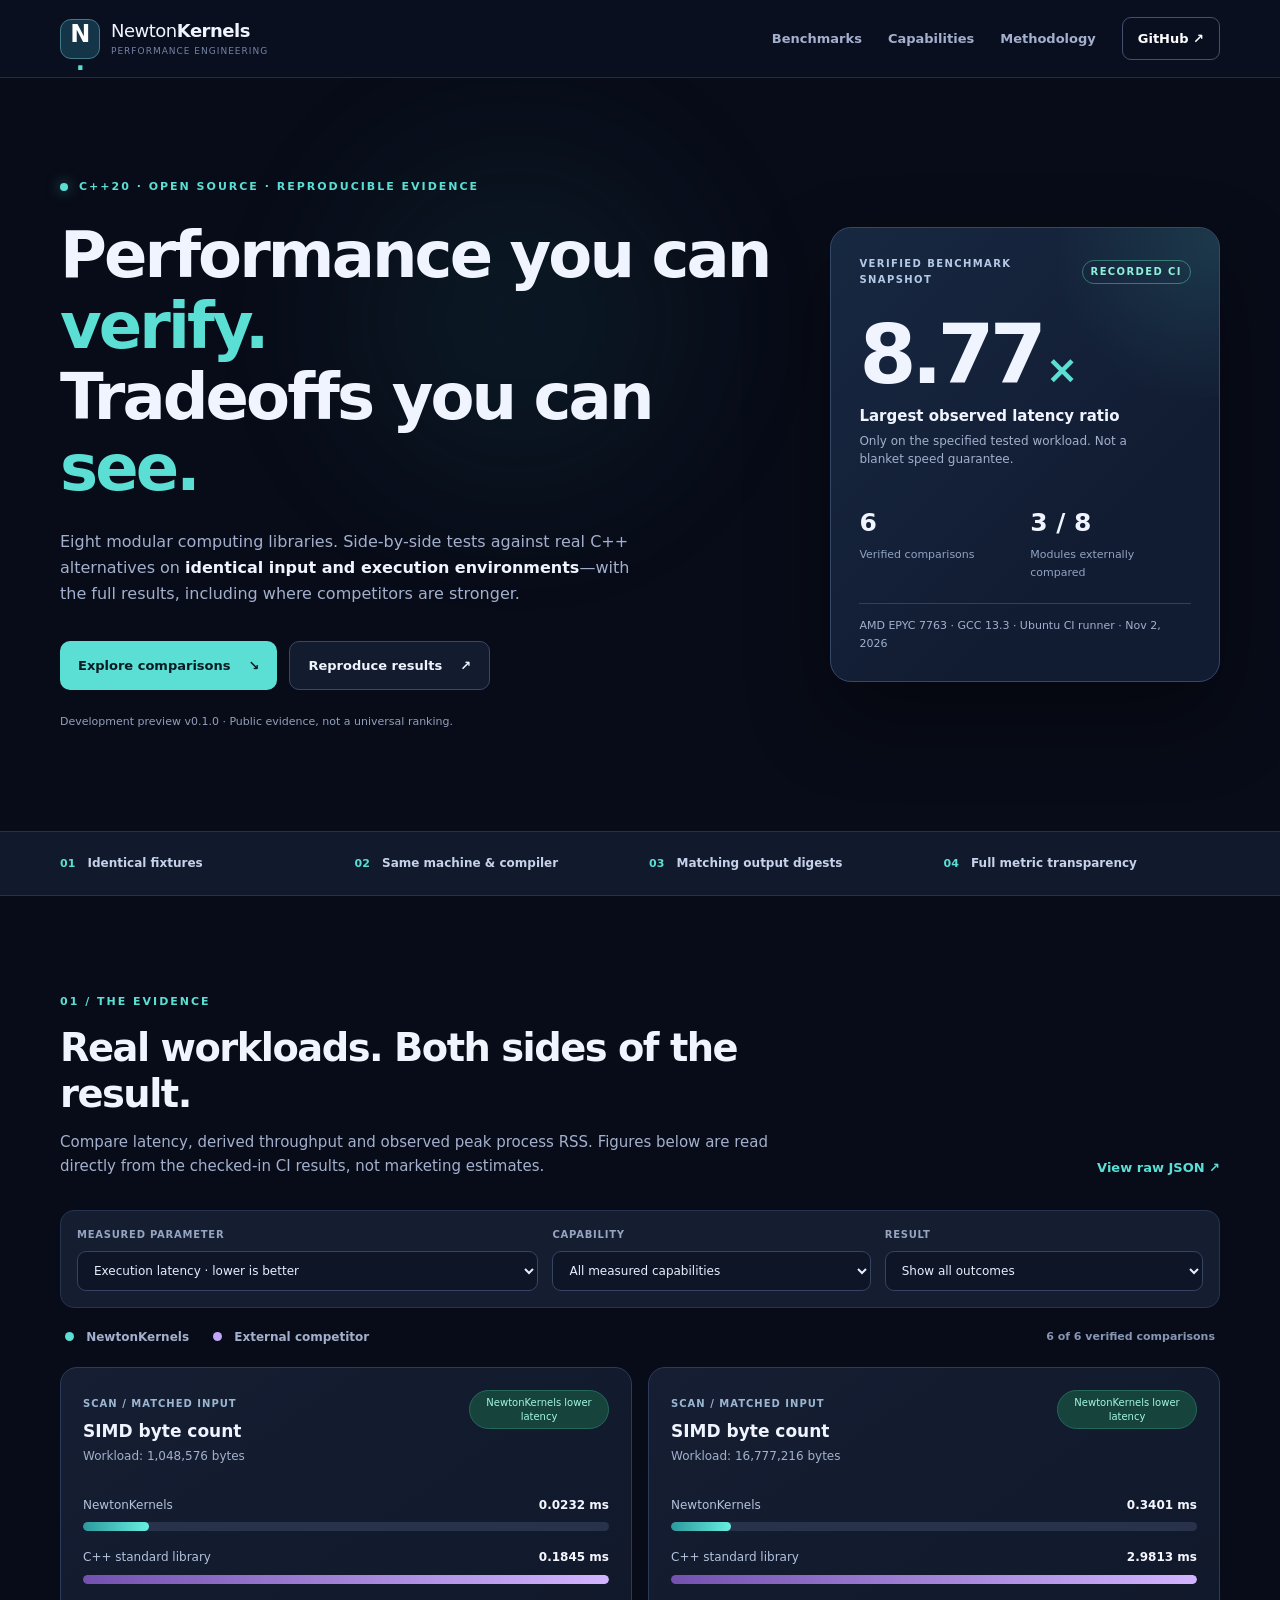
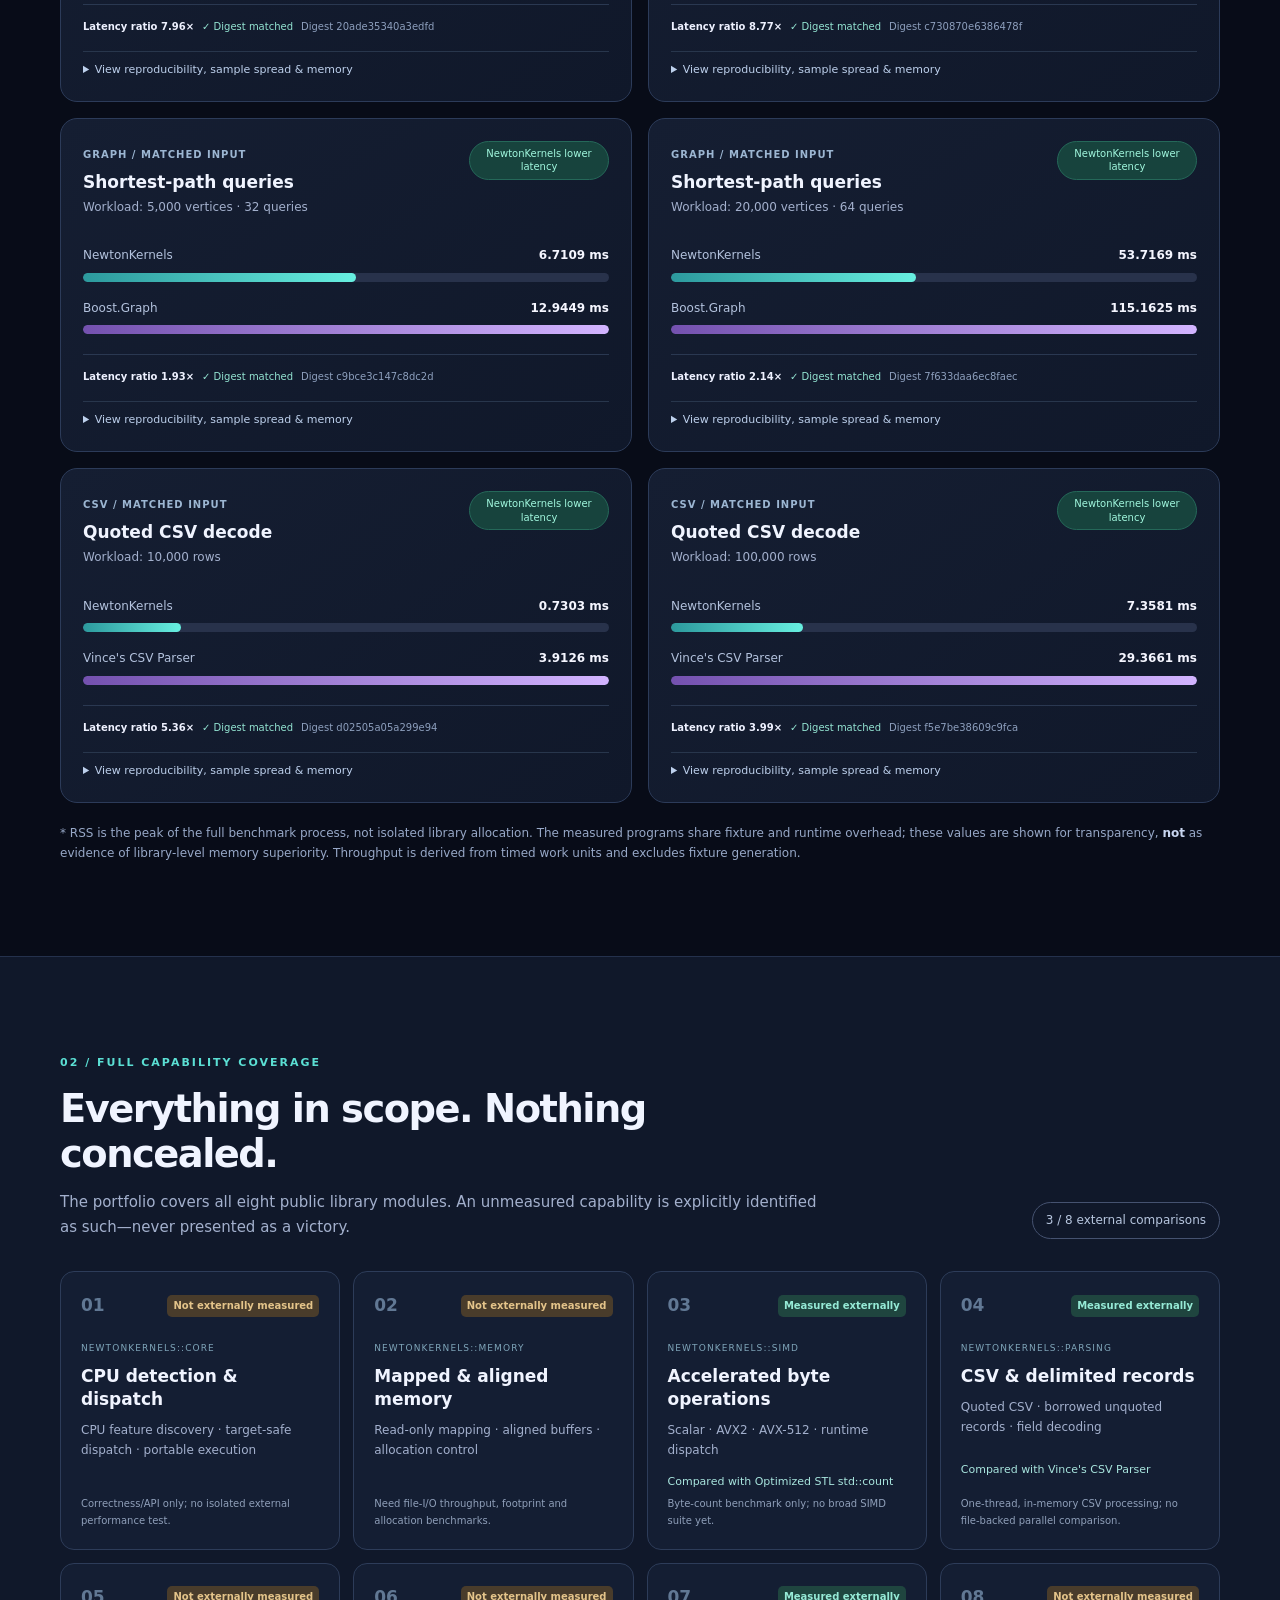
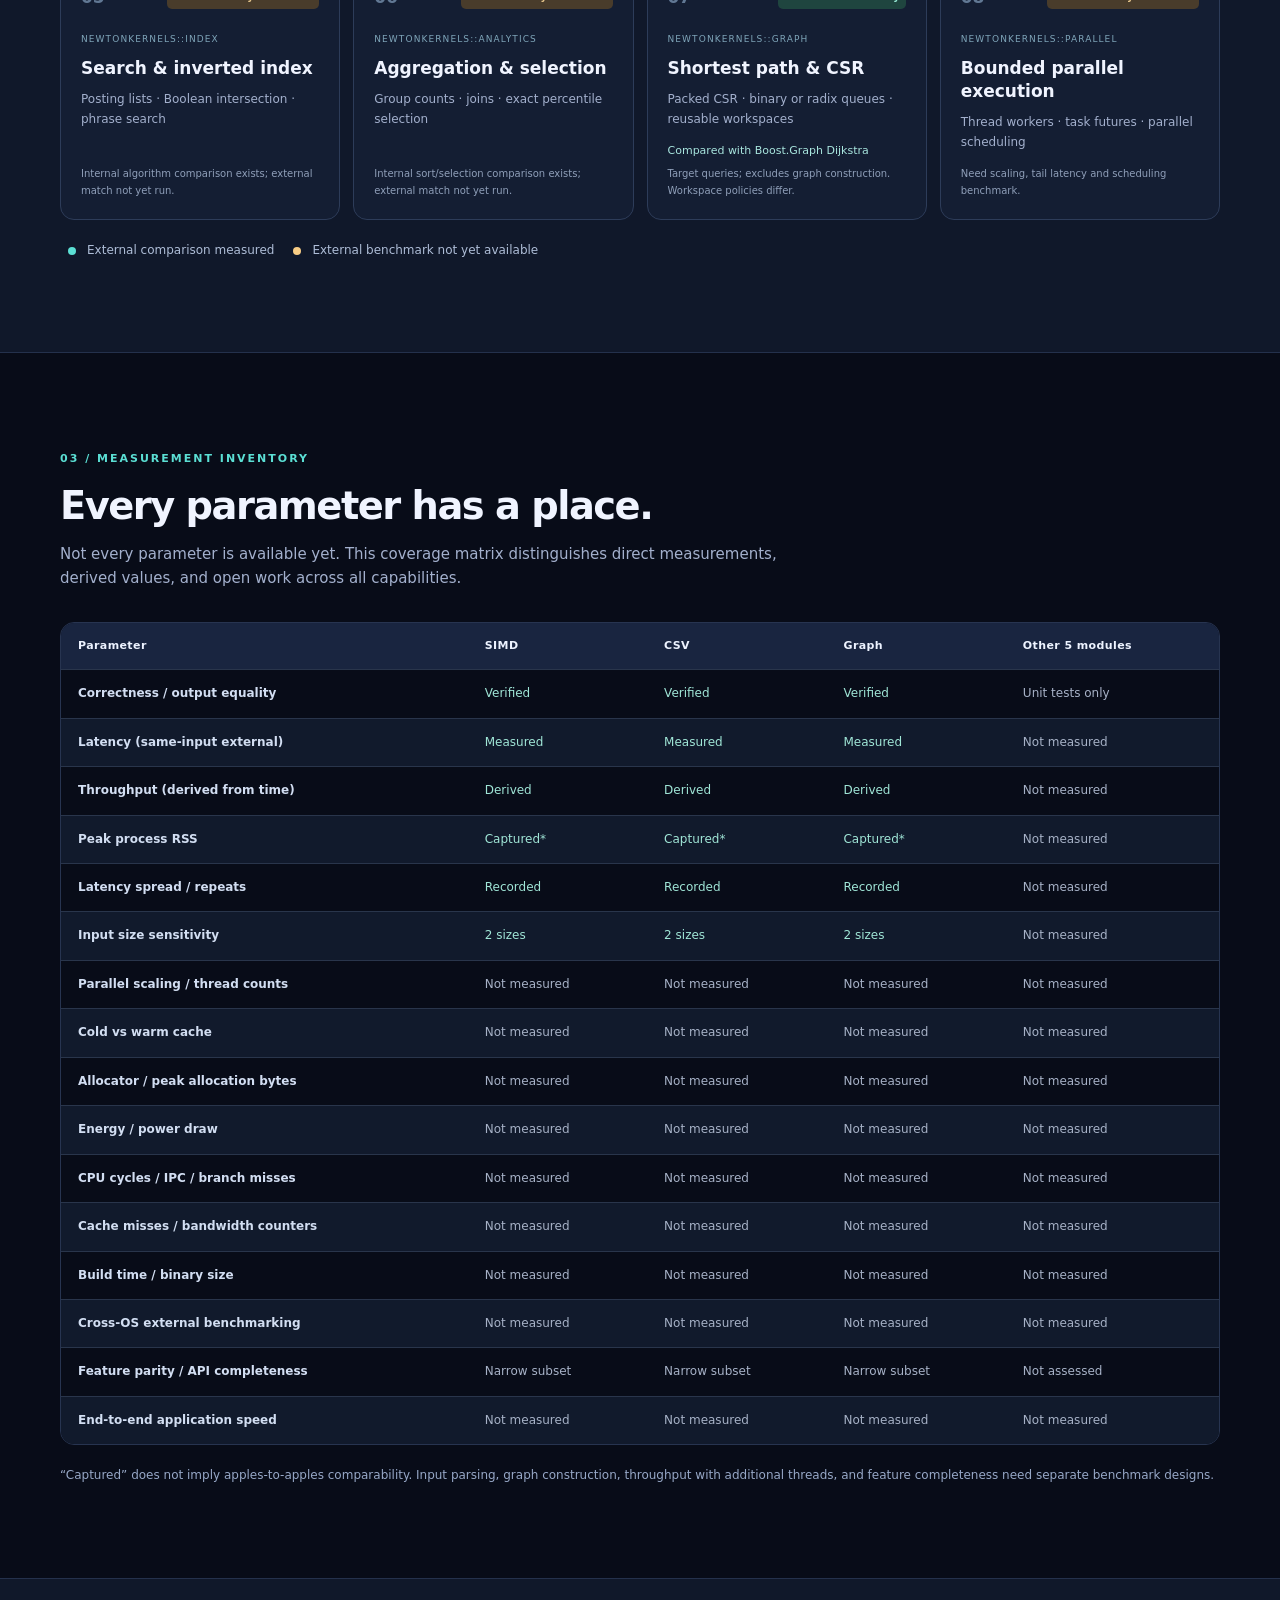
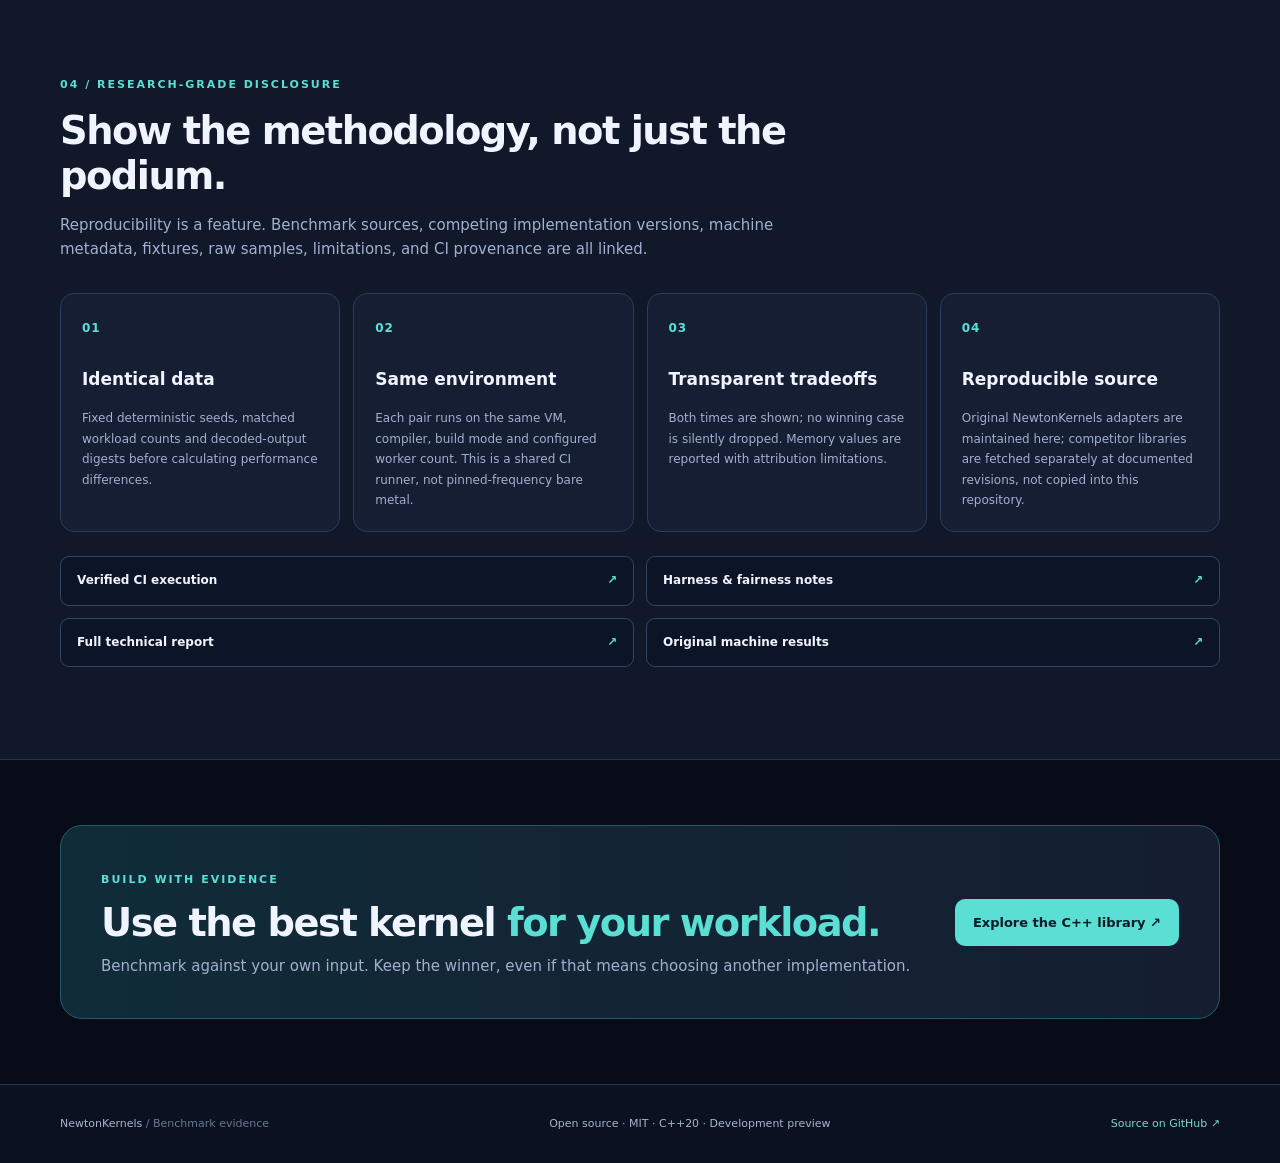
==== showcase/index.html @ 3b7972e1 "docs: launch full-feature capability showcase and transparent benchmark dashboard" ====
<!doctype html>
<html lang="en">
<head>
  <meta charset="utf-8">
  <meta name="viewport" content="width=device-width, initial-scale=1">
  <meta name="description" content="NewtonKernels performance evidence: complete C++ capability coverage, reproducible same-input benchmarks against STL, Boost.Graph and Vince's CSV Parser, including tradeoffs and limitations.">
  <meta name="theme-color" content="#0b1020">
  <title>NewtonKernels — Capabilities & Evidence</title>
  <link rel="stylesheet" href="assets/style.css">
  <script src="assets/app.js" defer></script>
</head>
<body>
  <a class="skip" href="#main">Skip to content</a>
  <header class="topbar">
    <div class="shell navbar">
      <a class="brand" href="#top" aria-label="NewtonKernels home"><span class="brand-symbol" aria-hidden="true">N<span>.</span></span><span>Newton<span class="brand-strong">Kernels</span><small>Performance engineering</small></span></a>
      <nav aria-label="Primary navigation"><a href="#benchmarks">Benchmarks</a><a href="#coverage">Capabilities</a><a href="#method">Methodology</a><a class="nav-code" href="https://github.com/NewtonRedRing/newton-kernels">GitHub <span aria-hidden="true">↗</span></a></nav>
    </div>
  </header>
  <main id="main">
    <section id="top" class="hero shell">
      <div class="hero-copy">
        <div class="eyebrow"><span class="pulse"></span> C++20 · OPEN SOURCE · REPRODUCIBLE EVIDENCE</div>
        <h1>Performance you can <em>verify.</em><br>Tradeoffs you can <em>see.</em></h1>
        <p class="hero-lead">Eight modular computing libraries. Side-by-side tests against real C++ alternatives on <strong>identical input and execution environments</strong>—with the full results, including where competitors are stronger.</p>
        <div class="hero-actions"><a class="btn primary" href="#benchmarks">Explore comparisons <span aria-hidden="true">↘</span></a><a class="btn secondary" href="https://github.com/NewtonRedRing/newton-kernels/tree/main/benchmarks/competitors">Reproduce results <span aria-hidden="true">↗</span></a></div>
        <p class="hero-footnote">Development preview v0.1.0 · Public evidence, not a universal ranking.</p>
      </div>
      <div class="hero-panel" aria-label="Benchmark overview">
        <div class="panel-top"><span>VERIFIED BENCHMARK SNAPSHOT</span><span class="live-dot">RECORDED CI</span></div>
        <div class="panel-big"><span id="max-speedup">8.77</span><span class="unit">×</span></div>
        <p class="panel-title">Largest observed latency ratio</p>
        <p class="panel-note">Only on the specified tested workload. Not a blanket speed guarantee.</p>
        <div class="panel-stats"><div><strong id="verified-count">6</strong><span>Verified comparisons</span></div><div><strong>3 / 8</strong><span>Modules externally compared</span></div></div>
        <div class="thin-line"></div><p class="panel-source">AMD EPYC 7763 · GCC 13.3 · Ubuntu CI runner · Nov 2, 2026</p>
      </div>
    </section>
    <section class="strip"><div class="shell strip-grid"><span><b>01</b> Identical fixtures</span><span><b>02</b> Same machine & compiler</span><span><b>03</b> Matching output digests</span><span><b>04</b> Full metric transparency</span></div></section>
    <section id="benchmarks" class="shell section">
      <div class="section-heading"><div><span class="kicker">01 / THE EVIDENCE</span><h2>Real workloads. Both sides of the result.</h2><p>Compare latency, derived throughput and observed peak process RSS. Figures below are read directly from the checked-in CI results, not marketing estimates.</p></div><a class="subtle-link" href="data/results.json">View raw JSON ↗</a></div>
      <div class="controls" role="group" aria-label="Comparison controls"><div class="control-item"><label for="metric">Measured parameter</label><select id="metric"><option value="latency">Execution latency · lower is better</option><option value="throughput">Operation throughput · higher is better</option><option value="rss">Peak process RSS · lower is better*</option></select></div><div class="control-item"><label for="workload">Capability</label><select id="workload"><option value="all">All measured capabilities</option><option value="scan">SIMD scanning</option><option value="csv">CSV parsing</option><option value="graph">Graph shortest paths</option></select></div><div class="control-item"><label for="winner">Result</label><select id="winner"><option value="all">Show all outcomes</option><option value="newton">NewtonKernels ahead</option><option value="competitor">Competitor ahead</option><option value="equal">Comparable / tie</option></select></div></div>
      <div class="results-context"><span><span class="legend-dot newton-dot"></span> NewtonKernels</span><span><span class="legend-dot competitor-dot"></span> External competitor</span><span class="result-count" id="shown-count">6 comparisons</span></div>
      <div class="benchmark-list" id="benchmark-list" aria-live="polite"><p>Loading verified comparisons…</p></div>
      <p class="footnote">* RSS is the peak of the full benchmark process, not isolated library allocation. The measured programs share fixture and runtime overhead; these values are shown for transparency, <strong>not</strong> as evidence of library-level memory superiority. Throughput is derived from timed work units and excludes fixture generation.</p>
    </section>
    <section class="section section-alt" id="coverage"><div class="shell"><div class="section-heading"><div><span class="kicker">02 / FULL CAPABILITY COVERAGE</span><h2>Everything in scope. Nothing concealed.</h2><p>The portfolio covers all eight public library modules. An unmeasured capability is explicitly identified as such—never presented as a victory.</p></div><span class="coverage-ratio">3 / 8 external comparisons</span></div><div id="module-grid" class="module-grid"></div>
      <div class="coverage-key"><span class="key-dot verified"></span> External comparison measured <span class="key-dot pending"></span> External benchmark not yet available</div>
    </div></section>
    <section class="shell section" id="dimensions"><div class="section-heading"><div><span class="kicker">03 / MEASUREMENT INVENTORY</span><h2>Every parameter has a place.</h2><p>Not every parameter is available yet. This coverage matrix distinguishes direct measurements, derived values, and open work across all capabilities.</p></div></div><div class="table-scroll"><table class="matrix"><caption class="sr-only">Metric measurement coverage across NewtonKernels modules</caption><thead><tr><th scope="col">Parameter</th><th scope="col">SIMD</th><th scope="col">CSV</th><th scope="col">Graph</th><th scope="col">Other 5 modules</th></tr></thead><tbody id="metric-matrix"></tbody></table></div><p class="footnote">“Captured” does not imply apples-to-apples comparability. Input parsing, graph construction, throughput with additional threads, and feature completeness need separate benchmark designs.</p></section>
    <section class="section section-alt" id="method"><div class="shell"><div class="section-heading"><div><span class="kicker">04 / RESEARCH-GRADE DISCLOSURE</span><h2>Show the methodology, not just the podium.</h2><p>Reproducibility is a feature. Benchmark sources, competing implementation versions, machine metadata, fixtures, raw samples, limitations, and CI provenance are all linked.</p></div></div><div class="method-grid"><article class="method-card"><span class="method-no">01</span><h3>Identical data</h3><p>Fixed deterministic seeds, matched workload counts and decoded-output digests before calculating performance differences.</p></article><article class="method-card"><span class="method-no">02</span><h3>Same environment</h3><p>Each pair runs on the same VM, compiler, build mode and configured worker count. This is a shared CI runner, not pinned-frequency bare metal.</p></article><article class="method-card"><span class="method-no">03</span><h3>Transparent tradeoffs</h3><p>Both times are shown; no winning case is silently dropped. Memory values are reported with attribution limitations.</p></article><article class="method-card"><span class="method-no">04</span><h3>Reproducible source</h3><p>Original NewtonKernels adapters are maintained here; competitor libraries are fetched separately at documented revisions, not copied into this repository.</p></article></div><div class="evidence-links"><a href="https://github.com/NewtonRedRing/newton-kernels/actions/runs/41484043676">Verified CI execution <span>↗</span></a><a href="https://github.com/NewtonRedRing/newton-kernels/blob/main/benchmarks/competitors/README.md">Harness & fairness notes <span>↗</span></a><a href="https://github.com/NewtonRedRing/newton-kernels/blob/main/docs/performance-comparison.md">Full technical report <span>↗</span></a><a href="data/results.json">Original machine results <span>↗</span></a></div></div></section>
    <section class="shell callout"><div><span class="kicker">BUILD WITH EVIDENCE</span><h2>Use the best kernel <em>for your workload.</em></h2><p>Benchmark against your own input. Keep the winner, even if that means choosing another implementation.</p></div><a class="btn primary" href="https://github.com/NewtonRedRing/newton-kernels">Explore the C++ library ↗</a></section>
  </main>
  <footer><div class="shell footer-inner"><span>NewtonKernels <span class="muted">/ Benchmark evidence</span></span><span>Open source · MIT · C++20 · Development preview</span><a href="https://github.com/NewtonRedRing/newton-kernels">Source on GitHub ↗</a></div></footer>
</body>
</html>
---- showcase/assets/style.css ----
:root{color-scheme:dark;--bg:#080c18;--bg2:#10172a;--surface:#141d33;--surface2:#18233e;--text:#f0f4ff;--muted:#a3b0cd;--muted2:#7484a5;--line:#273450;--cyan:#5bdfd4;--blue:#77b2ff;--violet:#c3a5fa;--warning:#f8cd85;--radius:17px}*{box-sizing:border-box}html{scroll-behavior:smooth}body{margin:0;background:var(--bg);color:var(--text);font:15px/1.62 system-ui,-apple-system,BlinkMacSystemFont,"Segoe UI",sans-serif;-webkit-font-smoothing:antialiased}a{color:inherit;text-decoration:none}a:hover{text-decoration:underline}a:focus-visible,select:focus-visible,summary:focus-visible{outline:3px solid var(--cyan);outline-offset:4px}em{font-style:normal;color:var(--cyan)}.shell{width:min(1160px,calc(100% - 48px));margin-inline:auto}.skip{position:absolute;top:-60px;left:20px;padding:10px;background:white;color:black;z-index:100}.skip:focus{top:5px}.topbar{background:#0b1020e8;border-bottom:1px solid #222d46;position:sticky;z-index:9;top:0;backdrop-filter:blur(14px)}.navbar{display:flex;align-items:center;justify-content:space-between;min-height:77px;gap:24px}.brand{display:flex;gap:11px;align-items:center;font-size:18px;letter-spacing:-.5px;font-weight:440;line-height:1.18}.brand:hover{text-decoration:none}.brand-symbol{display:grid;place-items:center;width:40px;height:40px;border:1px solid #447a87;border-radius:11px;background:#143448;font-weight:800;font-size:24px;color:#fff}.brand-symbol span{color:var(--cyan)}.brand-strong{font-weight:780}.brand small{display:block;color:var(--muted2);letter-spacing:1px;font-size:9px;text-transform:uppercase;margin-top:5px}.navbar nav{display:flex;align-items:center;gap:26px;color:var(--muted);font-size:13px;font-weight:600}.navbar nav a:hover{color:white}.nav-code{border:1px solid #42516e;padding:10px 15px;border-radius:9px;color:white}.hero{display:grid;grid-template-columns:1.55fr .85fr;gap:60px;align-items:center;padding-top:100px;padding-bottom:100px;min-height:570px}.hero:before{content:"";pointer-events:none;position:absolute;top:80px;left:15%;width:650px;height:480px;background:radial-gradient(circle,#18505d35,transparent 64%);filter:blur(38px);z-index:-1}.eyebrow,.kicker{font-size:11px;letter-spacing:2px;font-weight:760;color:var(--cyan)}.eyebrow{display:flex;align-items:center;gap:11px}.pulse{width:8px;height:8px;background:var(--cyan);border-radius:50%;box-shadow:0 0 13px #5bdfd488}h1,h2,h3,p{margin-top:0}h1{font-size:clamp(40px,5vw,69px);line-height:1.11;letter-spacing:-2.9px;margin:24px 0 25px;font-weight:790}h2{font-size:clamp(28px,3vw,41px);letter-spacing:-1.5px;line-height:1.18;margin:13px 0 14px}h3{font-size:17px;line-height:1.35}p{color:var(--muted)}.hero-lead{font-size:16px;max-width:600px}.hero-lead strong{color:var(--text);font-weight:580}.hero-actions{display:flex;gap:12px;flex-wrap:wrap;margin-top:34px}.btn{display:inline-flex;gap:18px;align-items:center;justify-content:center;padding:13px 18px;border-radius:10px;font-weight:760;font-size:13px}.primary{color:#071c24;background:var(--cyan)}.primary:hover{background:#97fff5;text-decoration:none}.secondary{color:var(--text);background:#131b2e;border:1px solid #3a4864}.secondary:hover{text-decoration:none;background:#1c2a45}.hero-footnote{font-size:11px;margin:23px 0 0;color:#92a0bb}.hero-panel{border-radius:21px;padding:28px;background:linear-gradient(135deg,#172841,#111b31 75%);box-shadow:0 35px 80px #0006;border:1px solid #354869;position:relative;overflow:hidden}.hero-panel:after{content:"";position:absolute;top:-140px;right:-150px;height:310px;width:310px;background:radial-gradient(circle,#5bdfd420,transparent 75%)}.panel-top{display:flex;justify-content:space-between;align-items:center;font-size:10px;letter-spacing:1.4px;color:#b4c9e8;font-weight:800;gap:10px}.live-dot{border:1px solid #34756e;color:#91f1d9;border-radius:100px;padding:3px 8px;white-space:nowrap}.panel-big{display:flex;align-items:baseline;gap:4px;margin-top:26px;font-size:82px;letter-spacing:-5px;font-weight:800;line-height:1}.panel-big .unit{font-size:39px;color:var(--cyan)}.panel-title{color:var(--text);font-weight:670;margin:8px 0 4px}.panel-note{font-size:12px;line-height:1.5;max-width:290px}.panel-stats{display:grid;grid-template-columns:1fr 1fr;margin-top:35px;gap:10px}.panel-stats>div{display:flex;flex-direction:column;gap:2px}.panel-stats strong{font-size:25px}.panel-stats span{font-size:11px;color:#91a3c2}.thin-line{height:1px;background:#31405b;margin:22px 0 13px}.panel-source{font-size:11px;margin:0}.strip{border-block:1px solid #24304c;background:#11192c}.strip-grid{display:grid;grid-template-columns:repeat(4,1fr);gap:18px;padding-block:22px}.strip-grid span{color:#c6d2eb;font-size:12px;font-weight:610;white-space:nowrap}.strip-grid b{color:var(--cyan);font-size:11px;margin-right:8px}.section{padding-block:92px;scroll-margin-top:70px}.section-alt{background:#10182a;border-block:1px solid #24314c}.section-heading{display:flex;align-items:end;justify-content:space-between;gap:30px;margin-bottom:32px}.section-heading>div{max-width:760px}.section-heading p{margin:0}.subtle-link{color:var(--cyan);font-size:13px;font-weight:680;white-space:nowrap}.controls{display:grid;grid-template-columns:1.45fr 1fr 1fr;gap:14px;background:#151d30;padding:16px;border:1px solid var(--line);border-radius:14px}.control-item label{display:block;color:#94a4c1;font-size:10px;letter-spacing:.75px;text-transform:uppercase;font-weight:760;margin-bottom:7px}select{width:100%;border:1px solid #354460;border-radius:9px;background:#0d1527;color:#e8eefc;padding:11px 12px;font:inherit;font-size:12px;appearance:auto}.results-context{display:flex;align-items:center;gap:24px;padding:20px 5px;font-size:12px;color:var(--muted);font-weight:600}.legend-dot{width:9px;height:9px;border-radius:50%;display:inline-block;margin-right:8px}.newton-dot{background:var(--cyan)}.competitor-dot{background:var(--violet)}.result-count{margin-left:auto;font-size:11px;color:#8696b4}.benchmark-list{display:grid;grid-template-columns:repeat(2,minmax(0,1fr));gap:16px}.result-card{border:1px solid #2c3b59;border-radius:var(--radius);background:linear-gradient(145deg,#151e32,#10182a);padding:22px;min-width:0}.result-top{display:flex;justify-content:space-between;gap:8px;align-items:start}.result-eyebrow{color:#9cb6d2;font-size:10px;font-weight:780;letter-spacing:1px}.result-card h3{margin:6px 0 4px}.result-size{font-size:12px}.outcome{font-size:10px;border-radius:100px;padding:5px 8px;white-space:normal;text-align:center;max-width:140px;line-height:1.35}.newton-wins{background:#17433d;color:#a1f7de;border:1px solid #256859}.competitor-wins{background:#40273e;color:#f3c1f2;border:1px solid #83557e}.neutral{background:#293752;color:#d2ddf2}.bars{display:flex;flex-direction:column;gap:17px;margin:17px 0 20px}.bar-heading{display:flex;justify-content:space-between;align-items:baseline;gap:8px;font-size:12px;margin-bottom:7px}.bar-label{color:#b3c2dd}.bar-value{font-variant-numeric:tabular-nums;color:#f5f6ff}.bar-track{height:9px;border-radius:10px;background:#28324b;overflow:hidden}.bar-fill{height:100%;border-radius:10px;min-width:2px}.bar-fill.newton{background:linear-gradient(90deg,#2c999d,#67efe0)}.bar-fill.competitor{background:linear-gradient(90deg,#7451af,#d2b4ff)}.result-meta{border-top:1px solid #2a3851;display:flex;gap:8px;flex-wrap:wrap;padding-top:14px;align-items:center;font-size:10px}.ratio{color:#eef1ff;font-weight:700}.verified-label{color:#93e4d2}.checksum{color:#8d9fbd;overflow-wrap:anywhere}.raw-detail{border-top:1px solid #28364c;margin-top:16px;padding-top:9px}.raw-detail summary{cursor:pointer;font-size:11px;color:#bdd0ec}.detail-grid{display:grid;gap:7px;padding-top:14px}.detail-entry{display:flex;gap:18px;justify-content:space-between;font-size:11px}.detail-key{color:#98aac9;min-width:130px}.detail-value{color:#e2e9f7;overflow-wrap:anywhere;text-align:right;font-variant-numeric:tabular-nums}.empty,.error{border:1px dashed #58627d;border-radius:12px;padding:26px;color:#d8e2f3;grid-column:1/-1}.footnote{margin:20px 0 0;font-size:12px;line-height:1.7;color:#97a8c7}.footnote strong{color:#c8d5ef}.coverage-ratio{color:#b7c6df;font-size:12px;border:1px solid #455270;border-radius:100px;padding:8px 13px;white-space:nowrap}.module-grid{display:grid;grid-template-columns:repeat(4,minmax(0,1fr));gap:13px}.module{border:1px solid #2d3c59;border-radius:14px;background:#141e33;padding:20px;min-height:257px;display:flex;flex-direction:column}.module-top{display:flex;justify-content:space-between;gap:8px;align-items:center}.module-no{font-variant-numeric:tabular-nums;font-weight:780;color:#617894;font-size:17px}.module-status{font-size:10px;border-radius:5px;padding:3px 6px;font-weight:700;text-align:center}.module-status.verified{color:#96ead6;background:#1f453f}.module-status.pending{color:#e4c48a;background:#493c2b}.module-tag{color:#7fa5b9;font-size:9px;letter-spacing:1.1px;margin:21px 0 10px}.module h3{margin-bottom:10px}.module-features{font-size:12px;line-height:1.65}.module-opponent{font-size:11px;color:#a8e5de;margin-top:auto;margin-bottom:6px}.module-note{font-size:10px;color:#8f9fb9;margin-top:auto;margin-bottom:0}.coverage-key{display:flex;align-items:center;gap:11px;flex-wrap:wrap;font-size:12px;color:#aebdd7;margin-top:21px}.key-dot{display:inline-block;width:8px;height:8px;border-radius:50%;margin-left:8px}.key-dot.verified{background:var(--cyan)}.key-dot.pending{background:var(--warning)}.table-scroll{overflow-x:auto;border-radius:14px;border:1px solid var(--line)}table{border-collapse:collapse;width:100%;min-width:690px;text-align:left}.matrix th,.matrix td{padding:14px 17px;border-bottom:1px solid #29354b;font-size:12px}.matrix thead th{background:#192540;color:#edf3ff;font-size:11px;letter-spacing:.4px}.matrix tbody tr:nth-child(even){background:#111a2c}.matrix tbody tr:hover{background:#1b2842}.matrix tbody tr:last-child th,.matrix tbody tr:last-child td{border-bottom:0}.matrix tbody th{font-weight:580;color:#d2def2}.status-present{color:#a0e6d7}.status-pending{color:#a7b2c7}.method-grid{display:grid;grid-template-columns:repeat(4,1fr);gap:13px}.method-card{background:#151e33;border:1px solid #2d3c59;border-radius:14px;padding:21px}.method-no{font-size:12px;color:var(--cyan);font-weight:800;letter-spacing:1px}.method-card h3{margin-top:29px}.method-card p{font-size:12px;line-height:1.7;margin:0}.evidence-links{margin-top:24px;display:grid;grid-template-columns:repeat(2,1fr);gap:12px}.evidence-links a{display:flex;justify-content:space-between;gap:15px;background:#0c1527;border:1px solid #35445e;border-radius:9px;padding:14px 16px;font-weight:670;font-size:12px}.evidence-links a span{color:var(--cyan)}.callout{background:linear-gradient(90deg,#102c39,#151d31);border:1px solid #285a69;border-radius:22px;padding:40px;margin-block:65px;display:flex;align-items:center;justify-content:space-between;gap:24px}.callout h2{margin:9px 0}.callout p{margin:0}.callout a{flex-shrink:0}footer{border-top:1px solid #26344e;background:#0b1120}.footer-inner{padding-block:30px;display:flex;gap:15px;justify-content:space-between;color:#a5b5d0;font-size:11px}.footer-inner>a{color:#77dacf}.muted{color:#687992}.sr-only{position:absolute;width:1px;height:1px;padding:0;margin:-1px;overflow:hidden;clip:rect(0,0,0,0);white-space:nowrap;border:0}
@media(max-width:980px){.hero{grid-template-columns:1fr;gap:30px;padding-block:66px}.hero-panel{max-width:510px}.module-grid{grid-template-columns:repeat(2,1fr)}.method-grid{grid-template-columns:repeat(2,1fr)}.strip-grid{grid-template-columns:repeat(2,1fr)}.navbar nav{gap:13px}.navbar nav a:not(.nav-code){display:none}}
@media(max-width:680px){.shell{width:calc(100% - 30px)}.hero{padding-block:50px}h1{letter-spacing:-1.6px}.benchmark-list,.controls,.method-grid,.evidence-links{grid-template-columns:1fr}.module-grid{grid-template-columns:1fr}.result-top{flex-direction:column}.section{padding-block:62px}.section-heading{display:block}.subtle-link,.coverage-ratio{display:inline-block;margin-top:13px}.callout{flex-direction:column;align-items:flex-start;padding:24px;margin-block:40px}.footer-inner{flex-direction:column}.strip-grid{grid-template-columns:1fr 1fr;gap:10px}.strip-grid span{font-size:10px}.detail-entry{flex-direction:column;gap:3px}.detail-value{text-align:left}.results-context{gap:12px;flex-wrap:wrap}.result-count{margin-left:0}.hero-actions{flex-direction:column;align-items:stretch}.btn{width:100%}}
@media(prefers-reduced-motion:reduce){html{scroll-behavior:auto}}
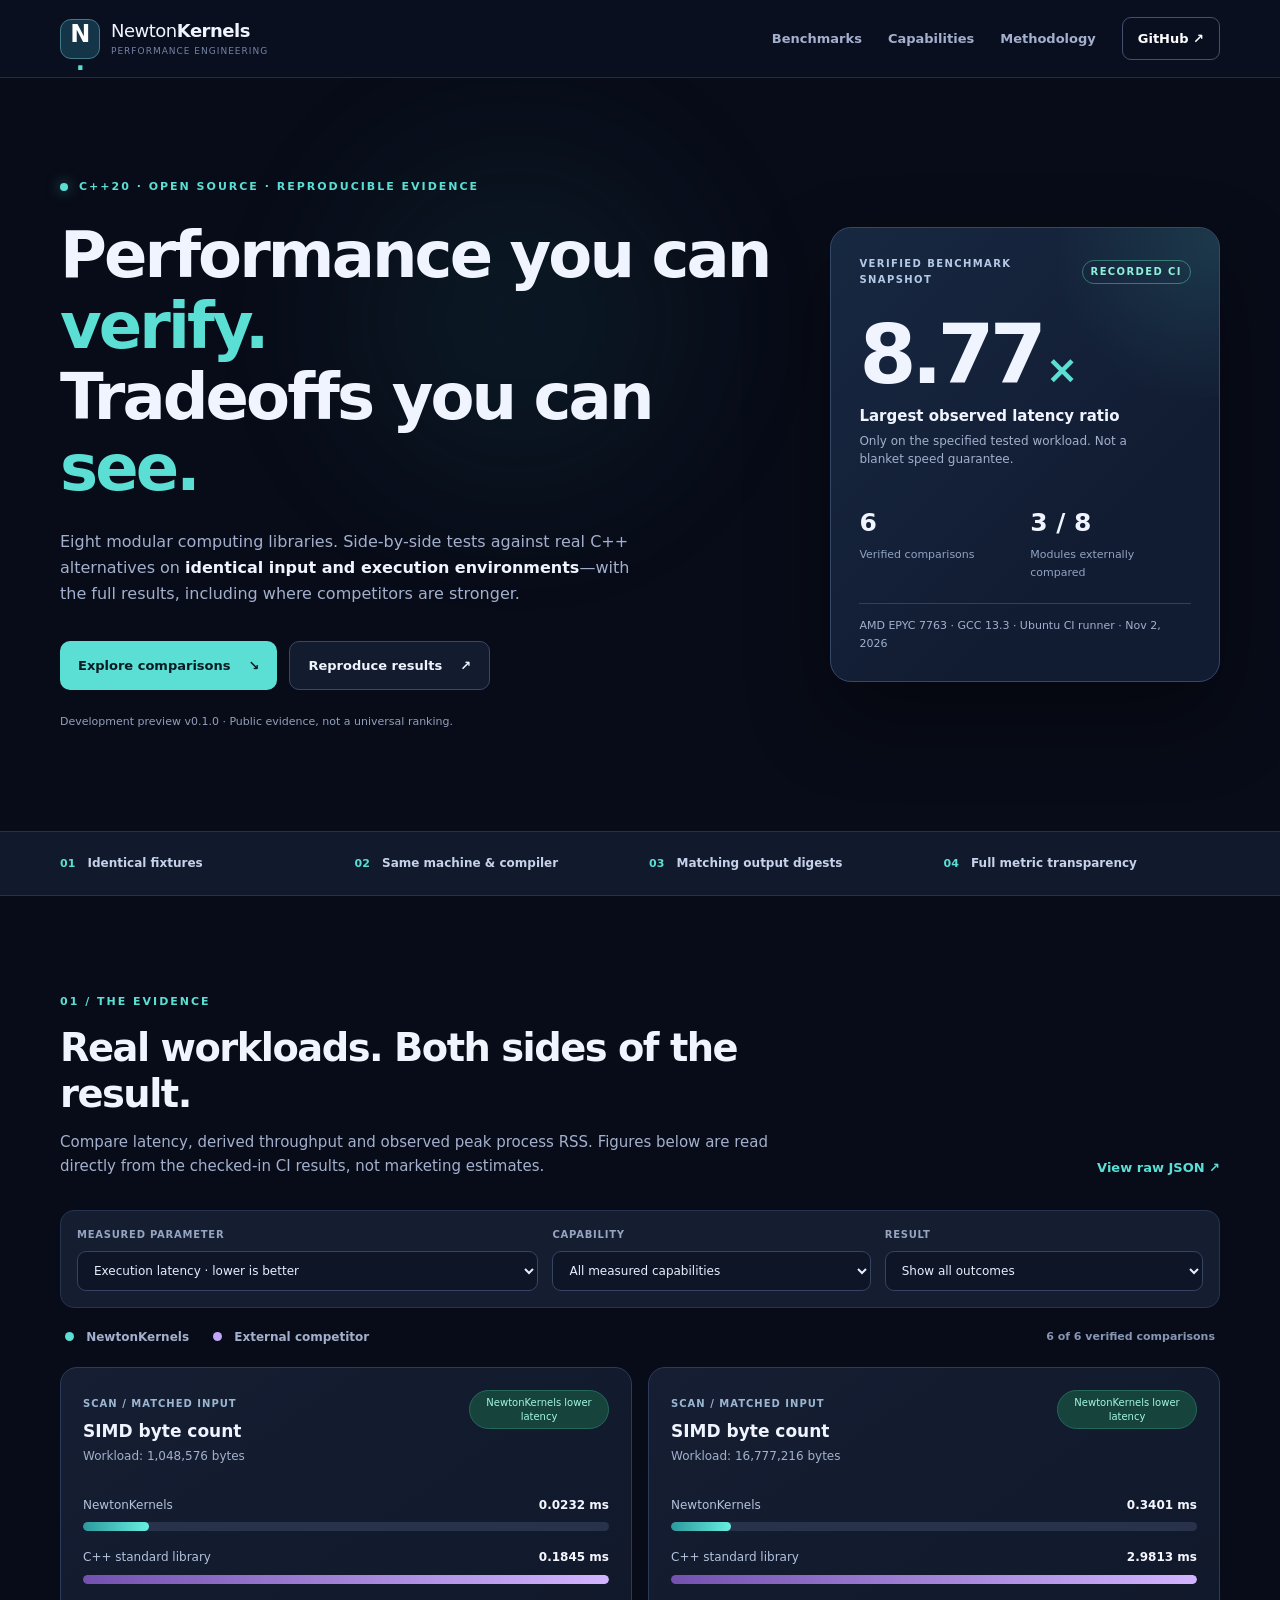
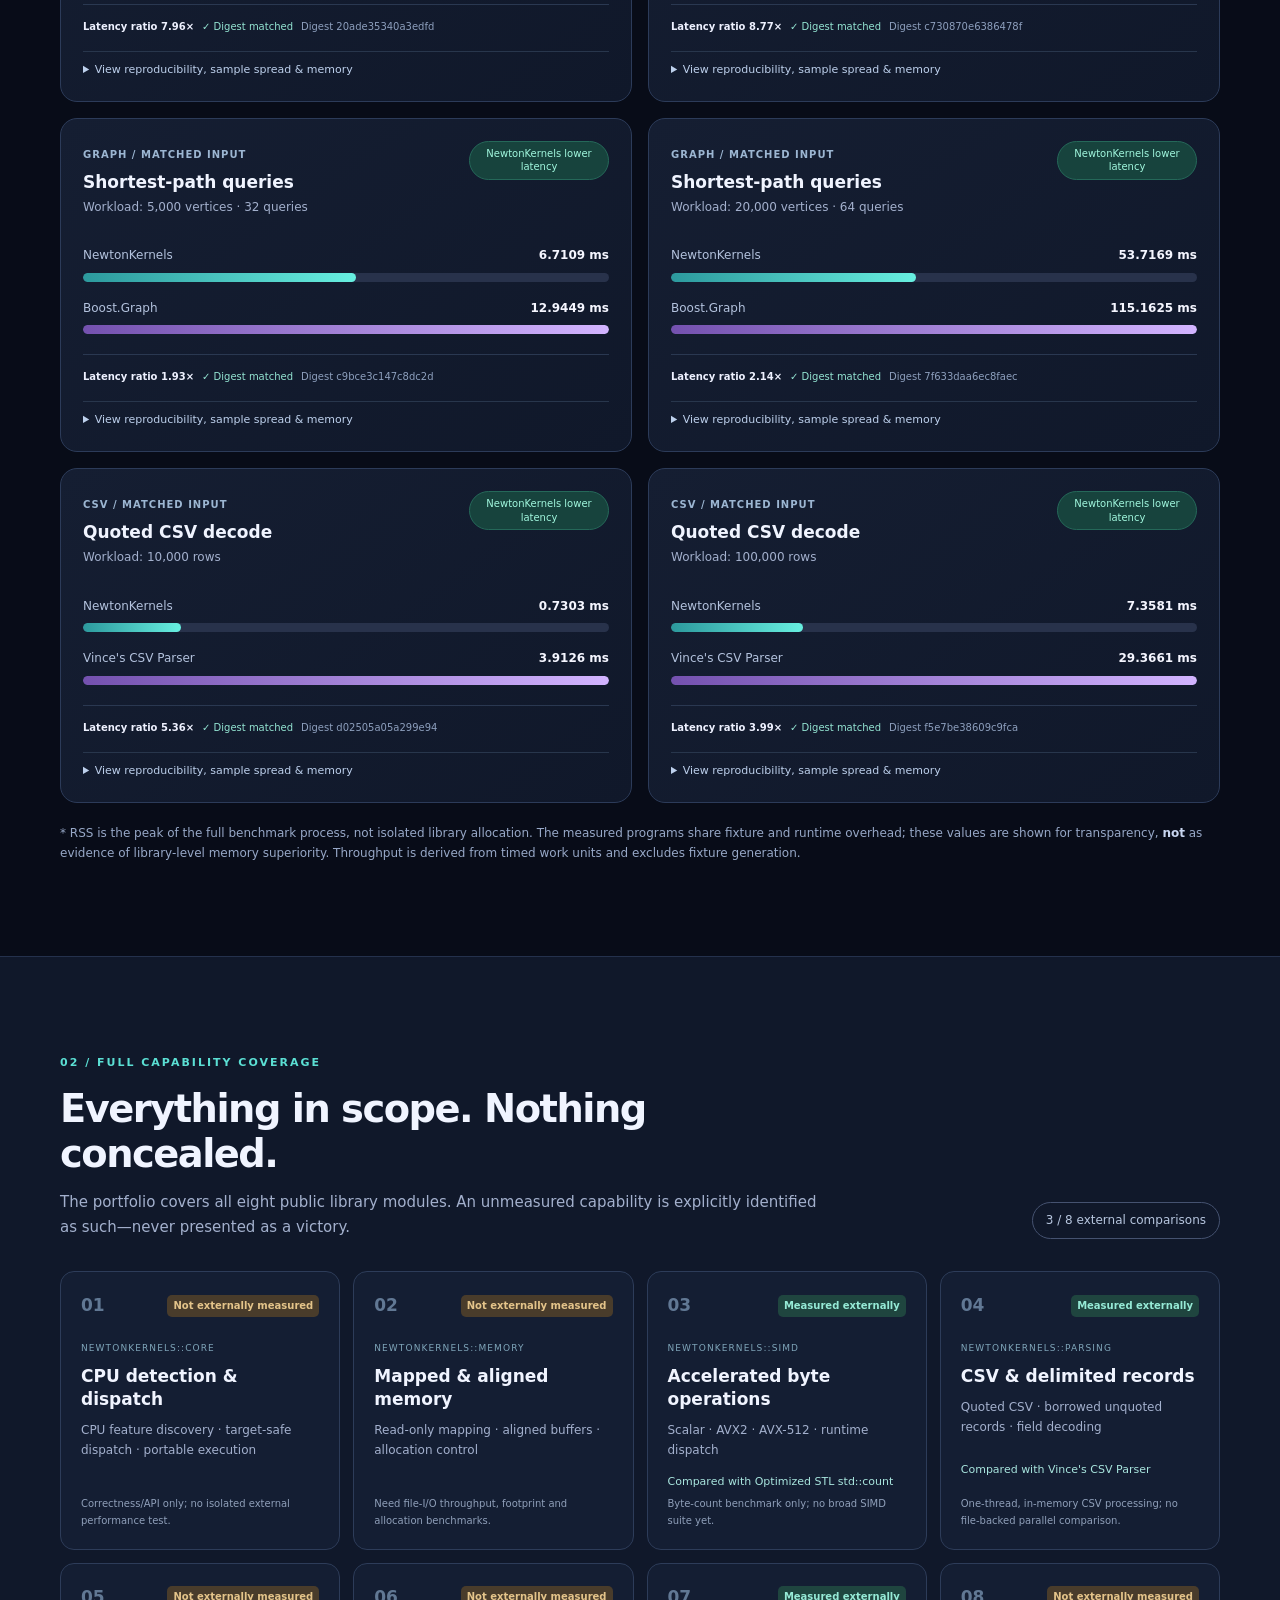
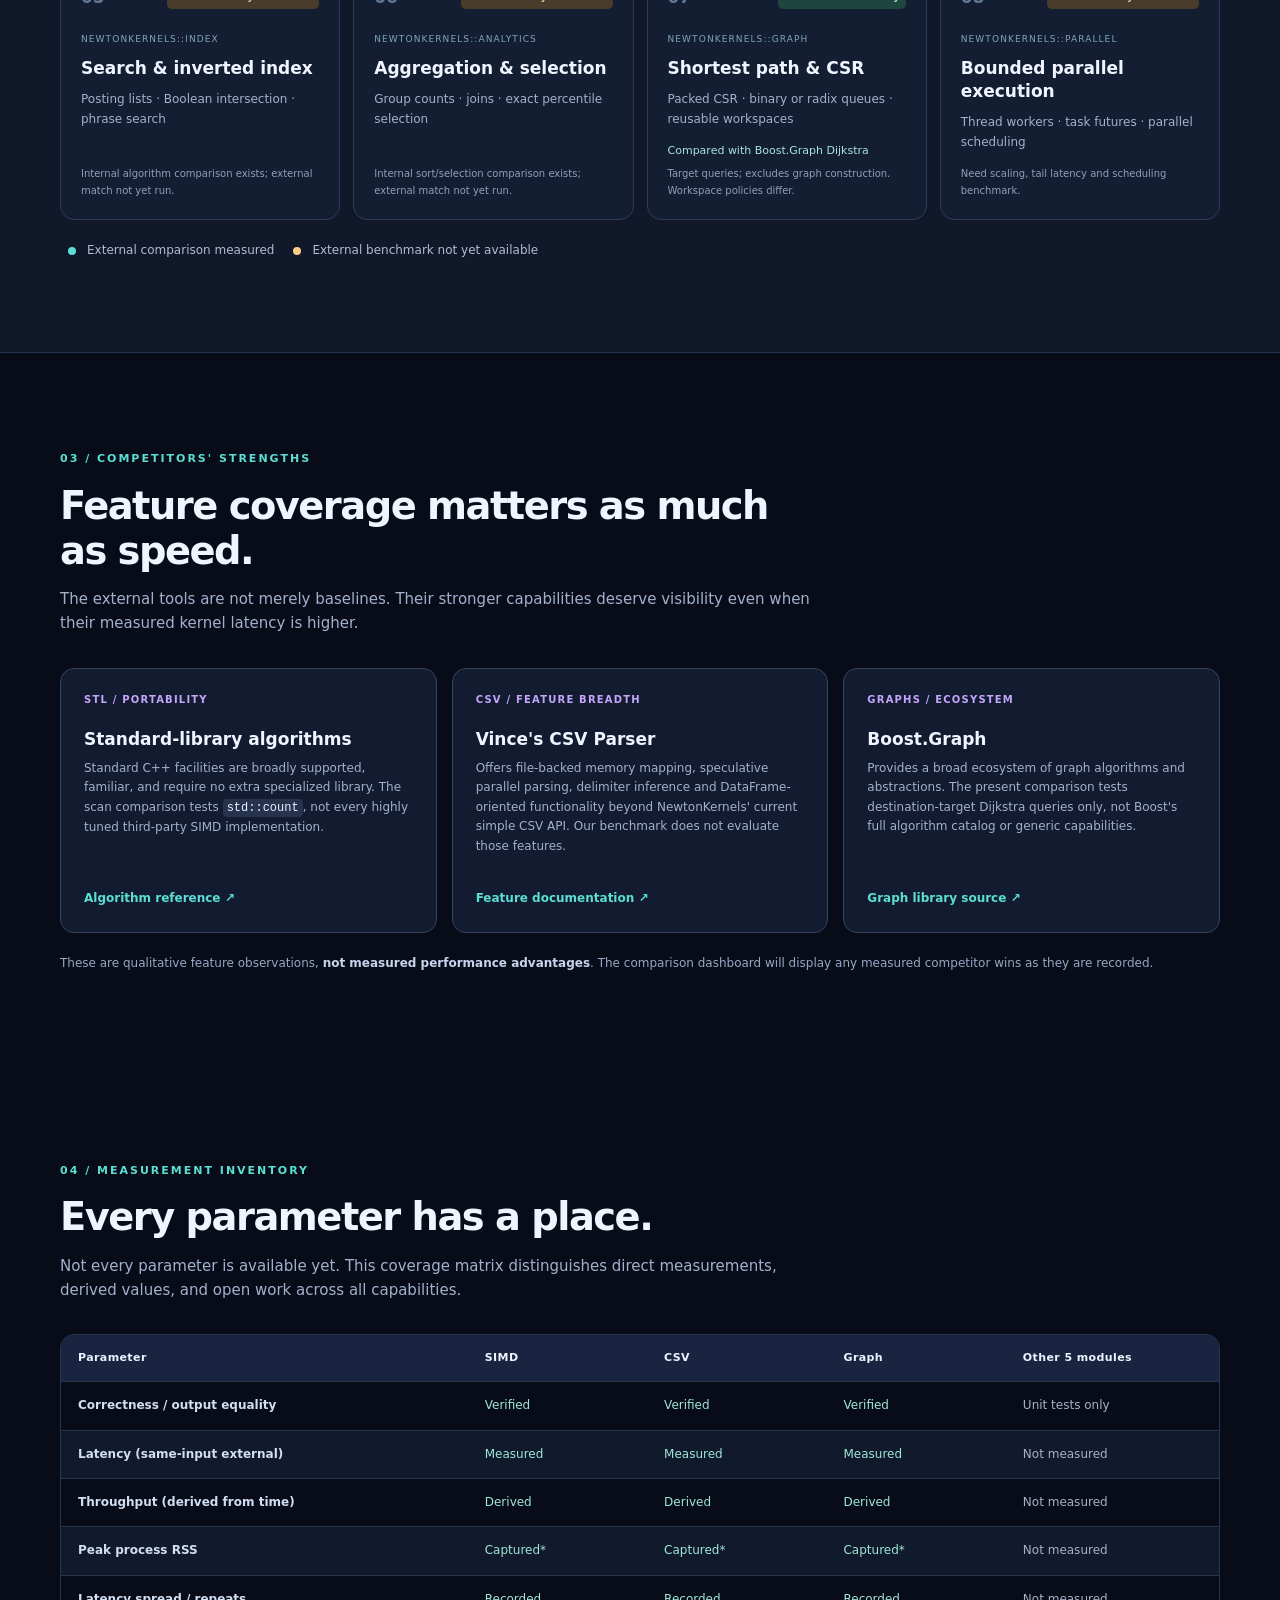
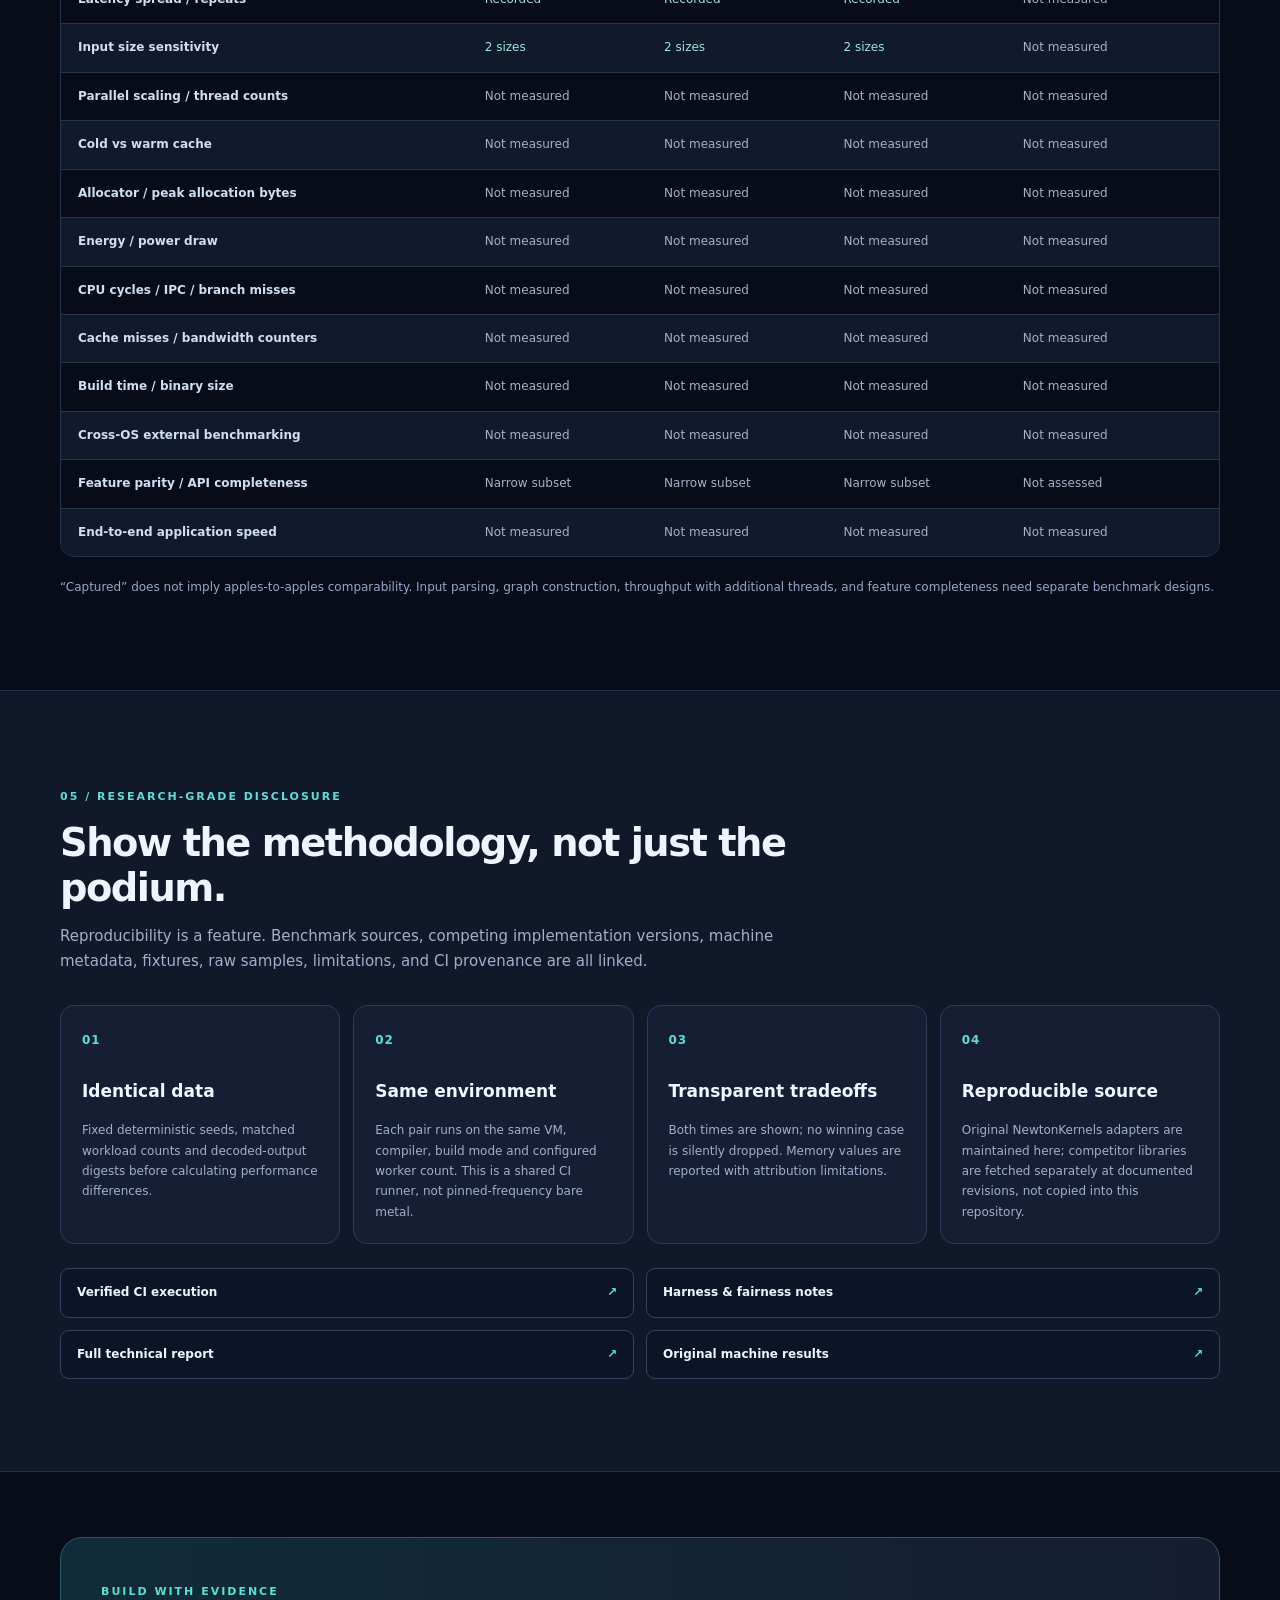
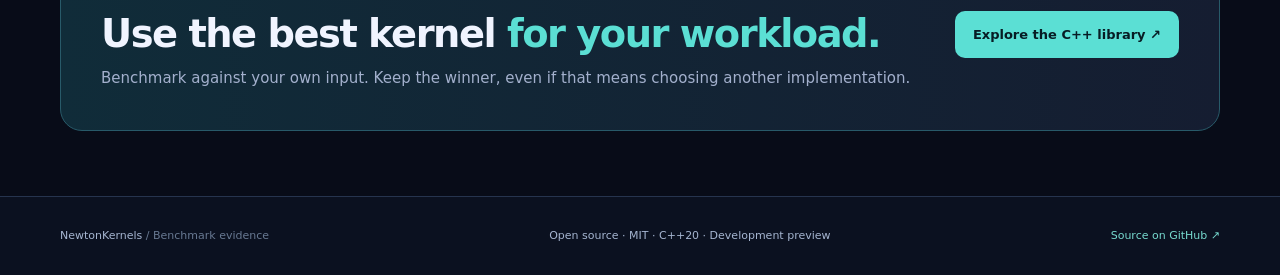
==== commit 8b459d58: "docs: show competitor feature strengths alongside measurable tradeoffs" ====
--- a/showcase/index.html
+++ b/showcase/index.html
@@ -46,8 +46,9 @@
     <section class="section section-alt" id="coverage"><div class="shell"><div class="section-heading"><div><span class="kicker">02 / FULL CAPABILITY COVERAGE</span><h2>Everything in scope. Nothing concealed.</h2><p>The portfolio covers all eight public library modules. An unmeasured capability is explicitly identified as such—never presented as a victory.</p></div><span class="coverage-ratio">3 / 8 external comparisons</span></div><div id="module-grid" class="module-grid"></div>
       <div class="coverage-key"><span class="key-dot verified"></span> External comparison measured <span class="key-dot pending"></span> External benchmark not yet available</div>
     </div></section>
-    <section class="shell section" id="dimensions"><div class="section-heading"><div><span class="kicker">03 / MEASUREMENT INVENTORY</span><h2>Every parameter has a place.</h2><p>Not every parameter is available yet. This coverage matrix distinguishes direct measurements, derived values, and open work across all capabilities.</p></div></div><div class="table-scroll"><table class="matrix"><caption class="sr-only">Metric measurement coverage across NewtonKernels modules</caption><thead><tr><th scope="col">Parameter</th><th scope="col">SIMD</th><th scope="col">CSV</th><th scope="col">Graph</th><th scope="col">Other 5 modules</th></tr></thead><tbody id="metric-matrix"></tbody></table></div><p class="footnote">“Captured” does not imply apples-to-apples comparability. Input parsing, graph construction, throughput with additional threads, and feature completeness need separate benchmark designs.</p></section>
-    <section class="section section-alt" id="method"><div class="shell"><div class="section-heading"><div><span class="kicker">04 / RESEARCH-GRADE DISCLOSURE</span><h2>Show the methodology, not just the podium.</h2><p>Reproducibility is a feature. Benchmark sources, competing implementation versions, machine metadata, fixtures, raw samples, limitations, and CI provenance are all linked.</p></div></div><div class="method-grid"><article class="method-card"><span class="method-no">01</span><h3>Identical data</h3><p>Fixed deterministic seeds, matched workload counts and decoded-output digests before calculating performance differences.</p></article><article class="method-card"><span class="method-no">02</span><h3>Same environment</h3><p>Each pair runs on the same VM, compiler, build mode and configured worker count. This is a shared CI runner, not pinned-frequency bare metal.</p></article><article class="method-card"><span class="method-no">03</span><h3>Transparent tradeoffs</h3><p>Both times are shown; no winning case is silently dropped. Memory values are reported with attribution limitations.</p></article><article class="method-card"><span class="method-no">04</span><h3>Reproducible source</h3><p>Original NewtonKernels adapters are maintained here; competitor libraries are fetched separately at documented revisions, not copied into this repository.</p></article></div><div class="evidence-links"><a href="https://github.com/NewtonRedRing/newton-kernels/actions/runs/41484043676">Verified CI execution <span>↗</span></a><a href="https://github.com/NewtonRedRing/newton-kernels/blob/main/benchmarks/competitors/README.md">Harness & fairness notes <span>↗</span></a><a href="https://github.com/NewtonRedRing/newton-kernels/blob/main/docs/performance-comparison.md">Full technical report <span>↗</span></a><a href="data/results.json">Original machine results <span>↗</span></a></div></div></section>
+    <section class="shell section" id="alternatives"><div class="section-heading"><div><span class="kicker">03 / COMPETITORS' STRENGTHS</span><h2>Feature coverage matters as much as speed.</h2><p>The external tools are not merely baselines. Their stronger capabilities deserve visibility even when their measured kernel latency is higher.</p></div></div><div class="strength-grid"><article class="strength-card"><span class="strength-label">STL / PORTABILITY</span><h3>Standard-library algorithms</h3><p>Standard C++ facilities are broadly supported, familiar, and require no extra specialized library. The scan comparison tests <code>std::count</code>, not every highly tuned third-party SIMD implementation.</p><a href="https://en.cppreference.com/w/cpp/algorithm/count">Algorithm reference ↗</a></article><article class="strength-card"><span class="strength-label">CSV / FEATURE BREADTH</span><h3>Vince's CSV Parser</h3><p>Offers file-backed memory mapping, speculative parallel parsing, delimiter inference and DataFrame-oriented functionality beyond NewtonKernels' current simple CSV API. Our benchmark does not evaluate those features.</p><a href="https://github.com/vincentlaucsb/csv-parser">Feature documentation ↗</a></article><article class="strength-card"><span class="strength-label">GRAPHS / ECOSYSTEM</span><h3>Boost.Graph</h3><p>Provides a broad ecosystem of graph algorithms and abstractions. The present comparison tests destination-target Dijkstra queries only, not Boost's full algorithm catalog or generic capabilities.</p><a href="https://github.com/boostorg/graph">Graph library source ↗</a></article></div><p class="footnote">These are qualitative feature observations, <strong>not measured performance advantages</strong>. The comparison dashboard will display any measured competitor wins as they are recorded.</p></section>
+    <section class="shell section" id="dimensions"><div class="section-heading"><div><span class="kicker">04 / MEASUREMENT INVENTORY</span><h2>Every parameter has a place.</h2><p>Not every parameter is available yet. This coverage matrix distinguishes direct measurements, derived values, and open work across all capabilities.</p></div></div><div class="table-scroll"><table class="matrix"><caption class="sr-only">Metric measurement coverage across NewtonKernels modules</caption><thead><tr><th scope="col">Parameter</th><th scope="col">SIMD</th><th scope="col">CSV</th><th scope="col">Graph</th><th scope="col">Other 5 modules</th></tr></thead><tbody id="metric-matrix"></tbody></table></div><p class="footnote">“Captured” does not imply apples-to-apples comparability. Input parsing, graph construction, throughput with additional threads, and feature completeness need separate benchmark designs.</p></section>
+    <section class="section section-alt" id="method"><div class="shell"><div class="section-heading"><div><span class="kicker">05 / RESEARCH-GRADE DISCLOSURE</span><h2>Show the methodology, not just the podium.</h2><p>Reproducibility is a feature. Benchmark sources, competing implementation versions, machine metadata, fixtures, raw samples, limitations, and CI provenance are all linked.</p></div></div><div class="method-grid"><article class="method-card"><span class="method-no">01</span><h3>Identical data</h3><p>Fixed deterministic seeds, matched workload counts and decoded-output digests before calculating performance differences.</p></article><article class="method-card"><span class="method-no">02</span><h3>Same environment</h3><p>Each pair runs on the same VM, compiler, build mode and configured worker count. This is a shared CI runner, not pinned-frequency bare metal.</p></article><article class="method-card"><span class="method-no">03</span><h3>Transparent tradeoffs</h3><p>Both times are shown; no winning case is silently dropped. Memory values are reported with attribution limitations.</p></article><article class="method-card"><span class="method-no">04</span><h3>Reproducible source</h3><p>Original NewtonKernels adapters are maintained here; competitor libraries are fetched separately at documented revisions, not copied into this repository.</p></article></div><div class="evidence-links"><a href="https://github.com/NewtonRedRing/newton-kernels/actions/runs/41484043676">Verified CI execution <span>↗</span></a><a href="https://github.com/NewtonRedRing/newton-kernels/blob/main/benchmarks/competitors/README.md">Harness & fairness notes <span>↗</span></a><a href="https://github.com/NewtonRedRing/newton-kernels/blob/main/docs/performance-comparison.md">Full technical report <span>↗</span></a><a href="data/results.json">Original machine results <span>↗</span></a></div></div></section>
     <section class="shell callout"><div><span class="kicker">BUILD WITH EVIDENCE</span><h2>Use the best kernel <em>for your workload.</em></h2><p>Benchmark against your own input. Keep the winner, even if that means choosing another implementation.</p></div><a class="btn primary" href="https://github.com/NewtonRedRing/newton-kernels">Explore the C++ library ↗</a></section>
   </main>
   <footer><div class="shell footer-inner"><span>NewtonKernels <span class="muted">/ Benchmark evidence</span></span><span>Open source · MIT · C++20 · Development preview</span><a href="https://github.com/NewtonRedRing/newton-kernels">Source on GitHub ↗</a></div></footer>
--- a/showcase/assets/style.css
+++ b/showcase/assets/style.css
@@ -2,3 +2,6 @@
 @media(max-width:980px){.hero{grid-template-columns:1fr;gap:30px;padding-block:66px}.hero-panel{max-width:510px}.module-grid{grid-template-columns:repeat(2,1fr)}.method-grid{grid-template-columns:repeat(2,1fr)}.strip-grid{grid-template-columns:repeat(2,1fr)}.navbar nav{gap:13px}.navbar nav a:not(.nav-code){display:none}}
 @media(max-width:680px){.shell{width:calc(100% - 30px)}.hero{padding-block:50px}h1{letter-spacing:-1.6px}.benchmark-list,.controls,.method-grid,.evidence-links{grid-template-columns:1fr}.module-grid{grid-template-columns:1fr}.result-top{flex-direction:column}.section{padding-block:62px}.section-heading{display:block}.subtle-link,.coverage-ratio{display:inline-block;margin-top:13px}.callout{flex-direction:column;align-items:flex-start;padding:24px;margin-block:40px}.footer-inner{flex-direction:column}.strip-grid{grid-template-columns:1fr 1fr;gap:10px}.strip-grid span{font-size:10px}.detail-entry{flex-direction:column;gap:3px}.detail-value{text-align:left}.results-context{gap:12px;flex-wrap:wrap}.result-count{margin-left:0}.hero-actions{flex-direction:column;align-items:stretch}.btn{width:100%}}
 @media(prefers-reduced-motion:reduce){html{scroll-behavior:auto}}
+
+/* Equal-footing qualitative competitor strengths, never mixed with measured latency. */
+.strength-grid{display:grid;grid-template-columns:repeat(3,minmax(0,1fr));gap:15px}.strength-card{border:1px solid #37425e;background:#121b30;border-radius:14px;padding:23px;min-height:265px;display:flex;flex-direction:column}.strength-label{font-size:10px;color:var(--violet);font-weight:800;letter-spacing:1.2px}.strength-card h3{margin:20px 0 8px}.strength-card p{font-size:12px}.strength-card a{color:var(--cyan);font-weight:700;font-size:12px;margin-top:auto}.strength-card code{color:#edf0ff;background:#26334c;padding:2px 4px;border-radius:4px}@media(max-width:760px){.strength-grid{grid-template-columns:1fr}.strength-card{min-height:200px}}
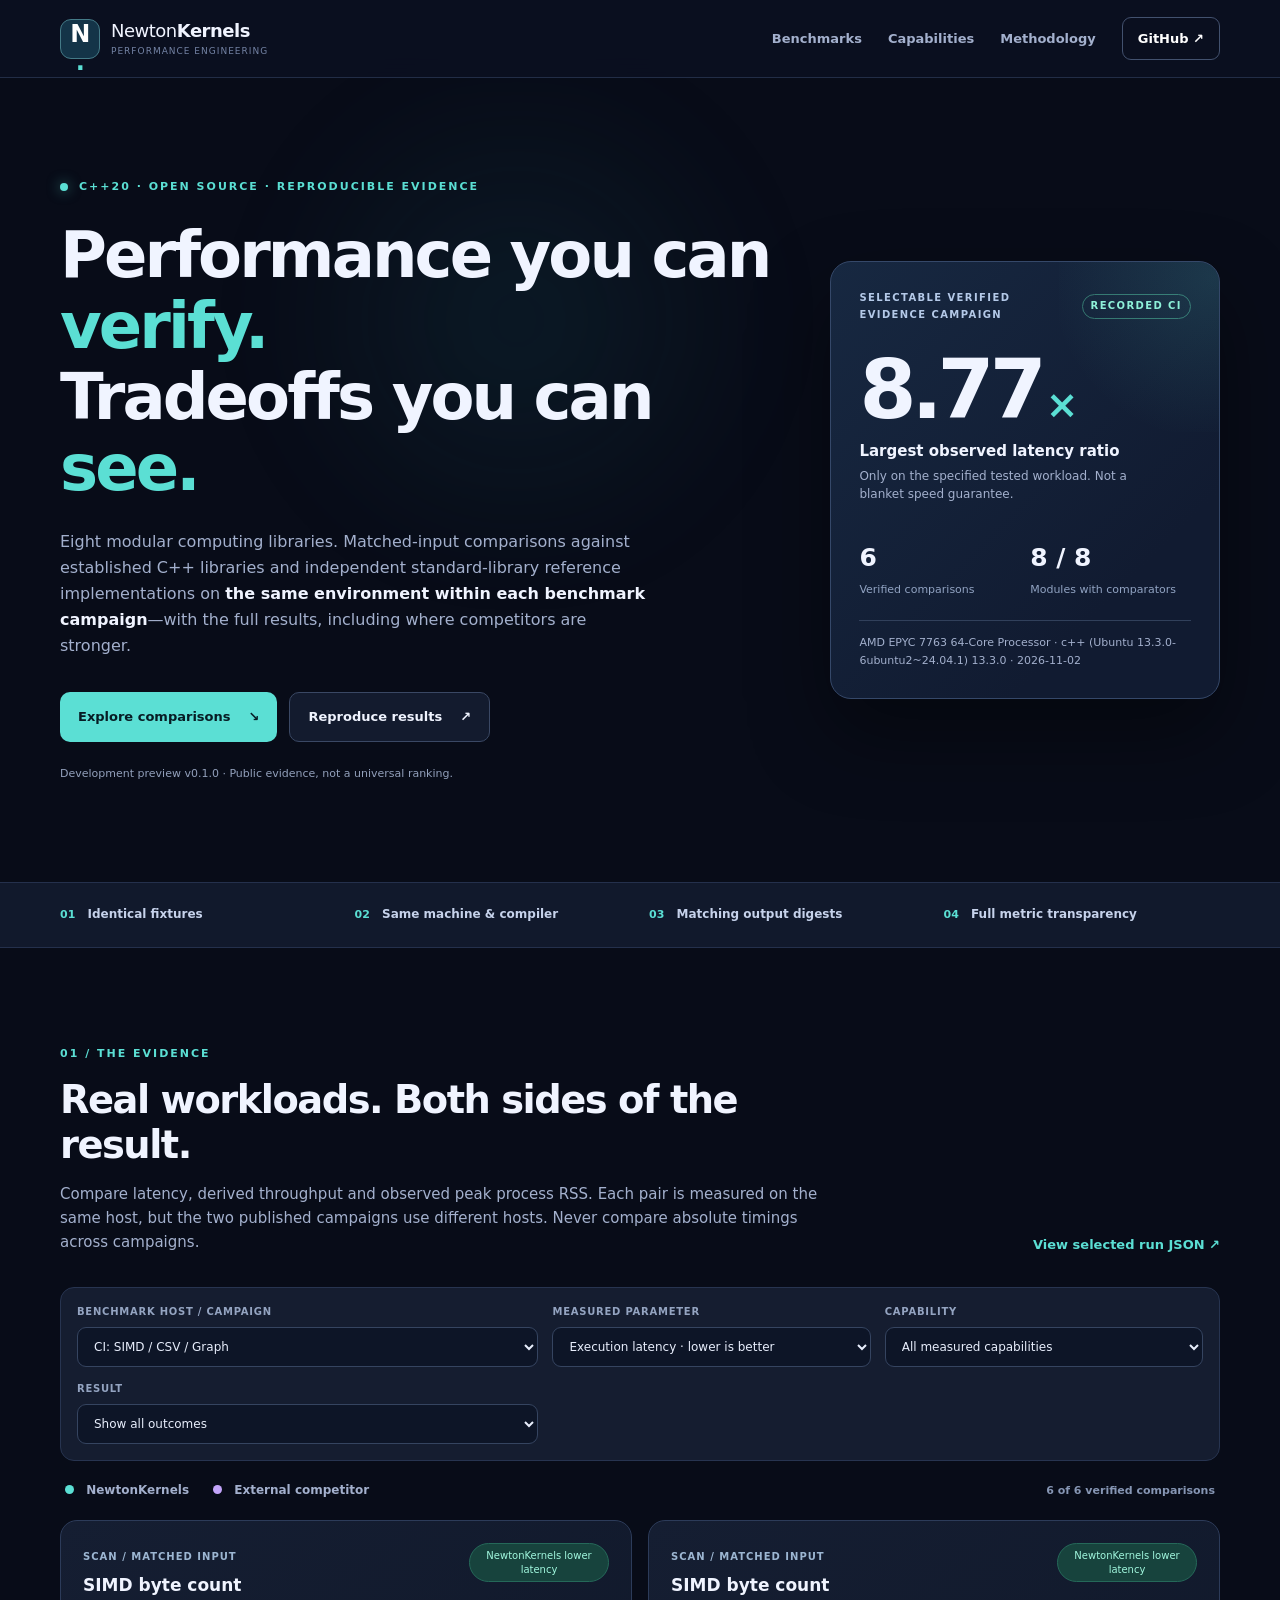
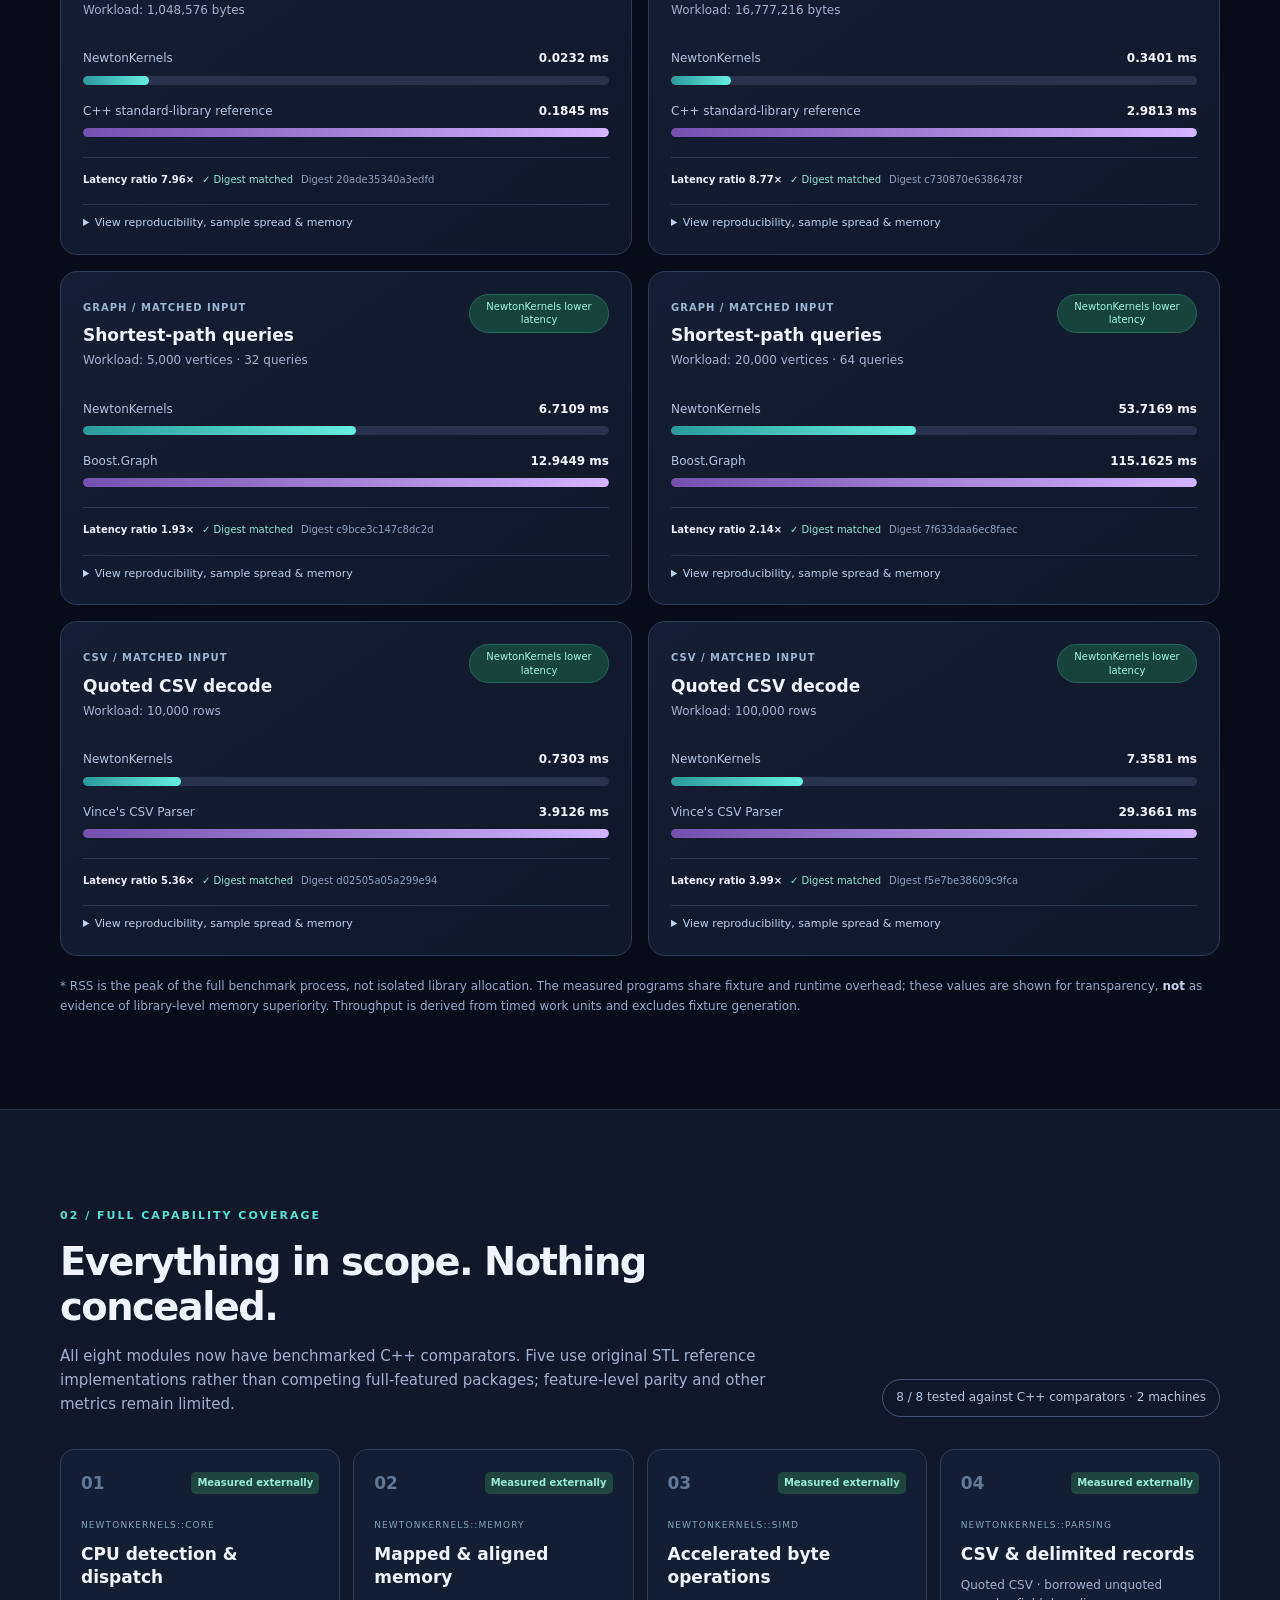
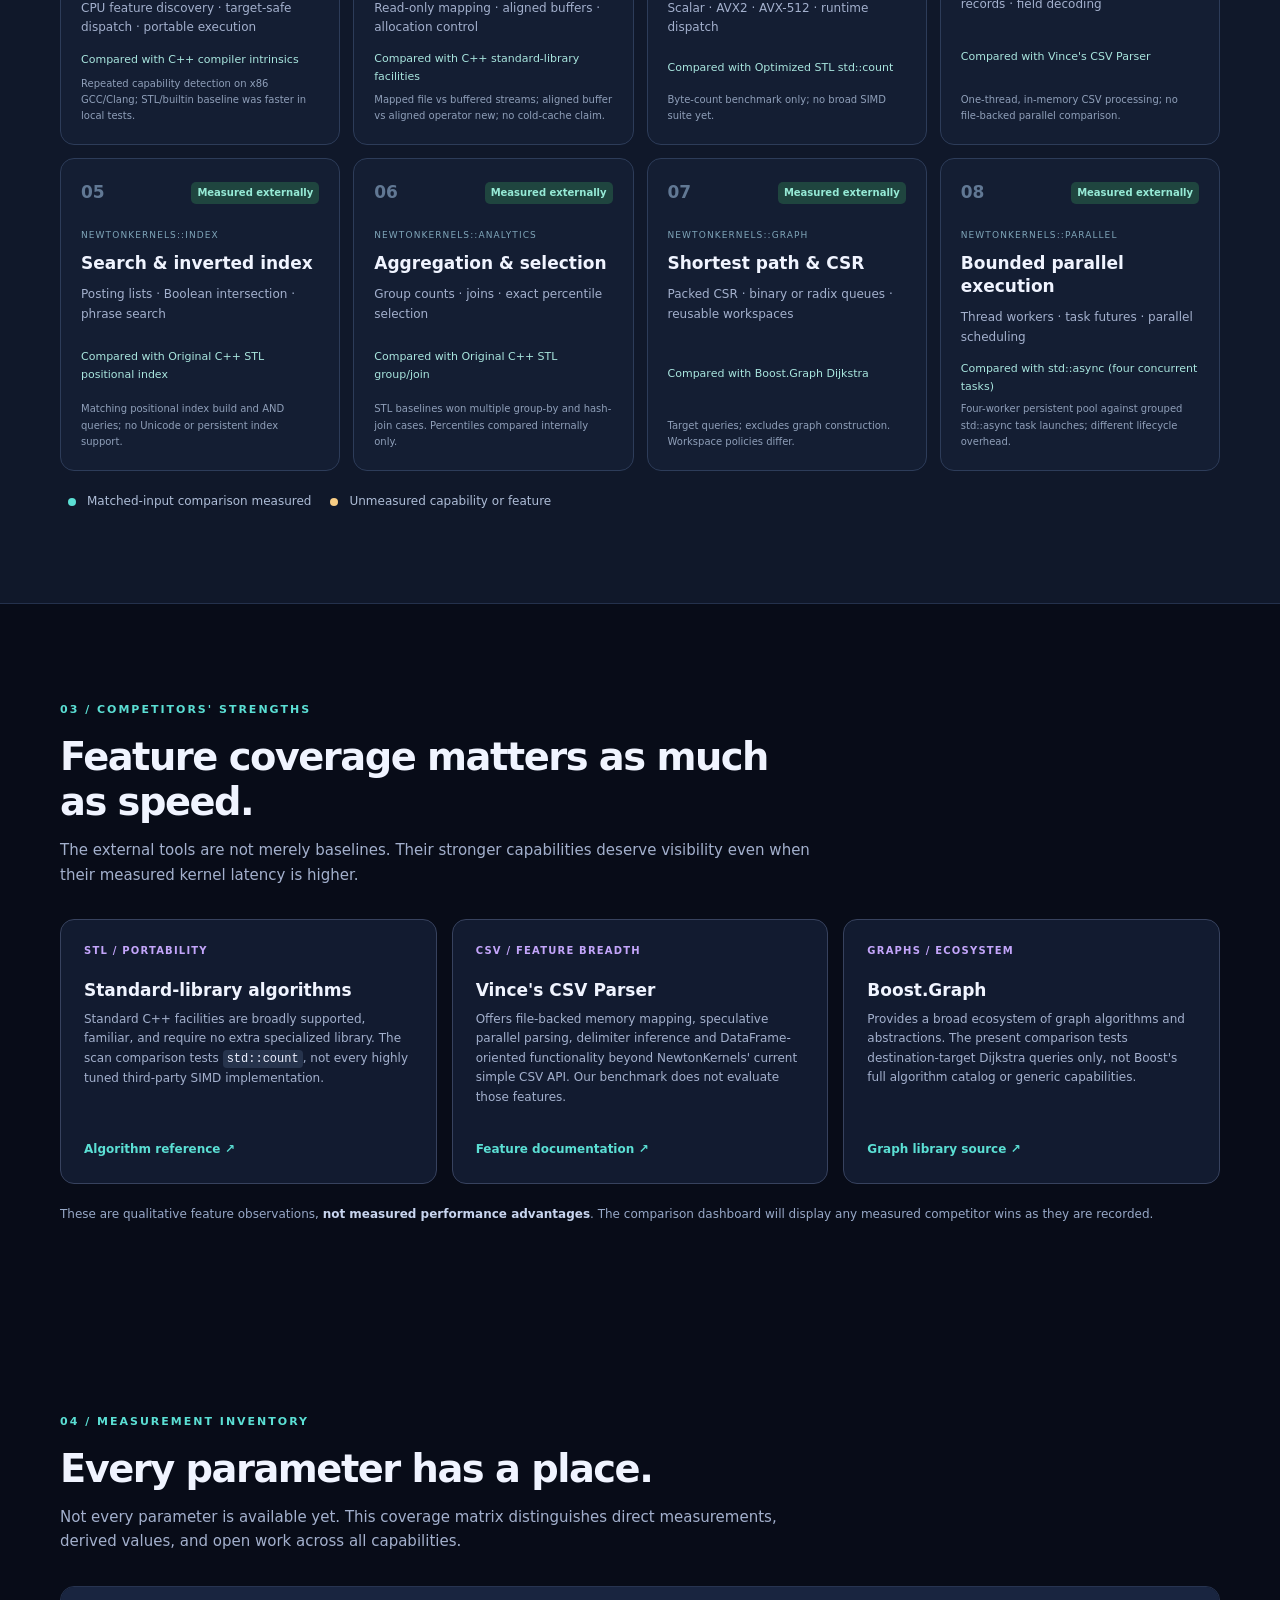
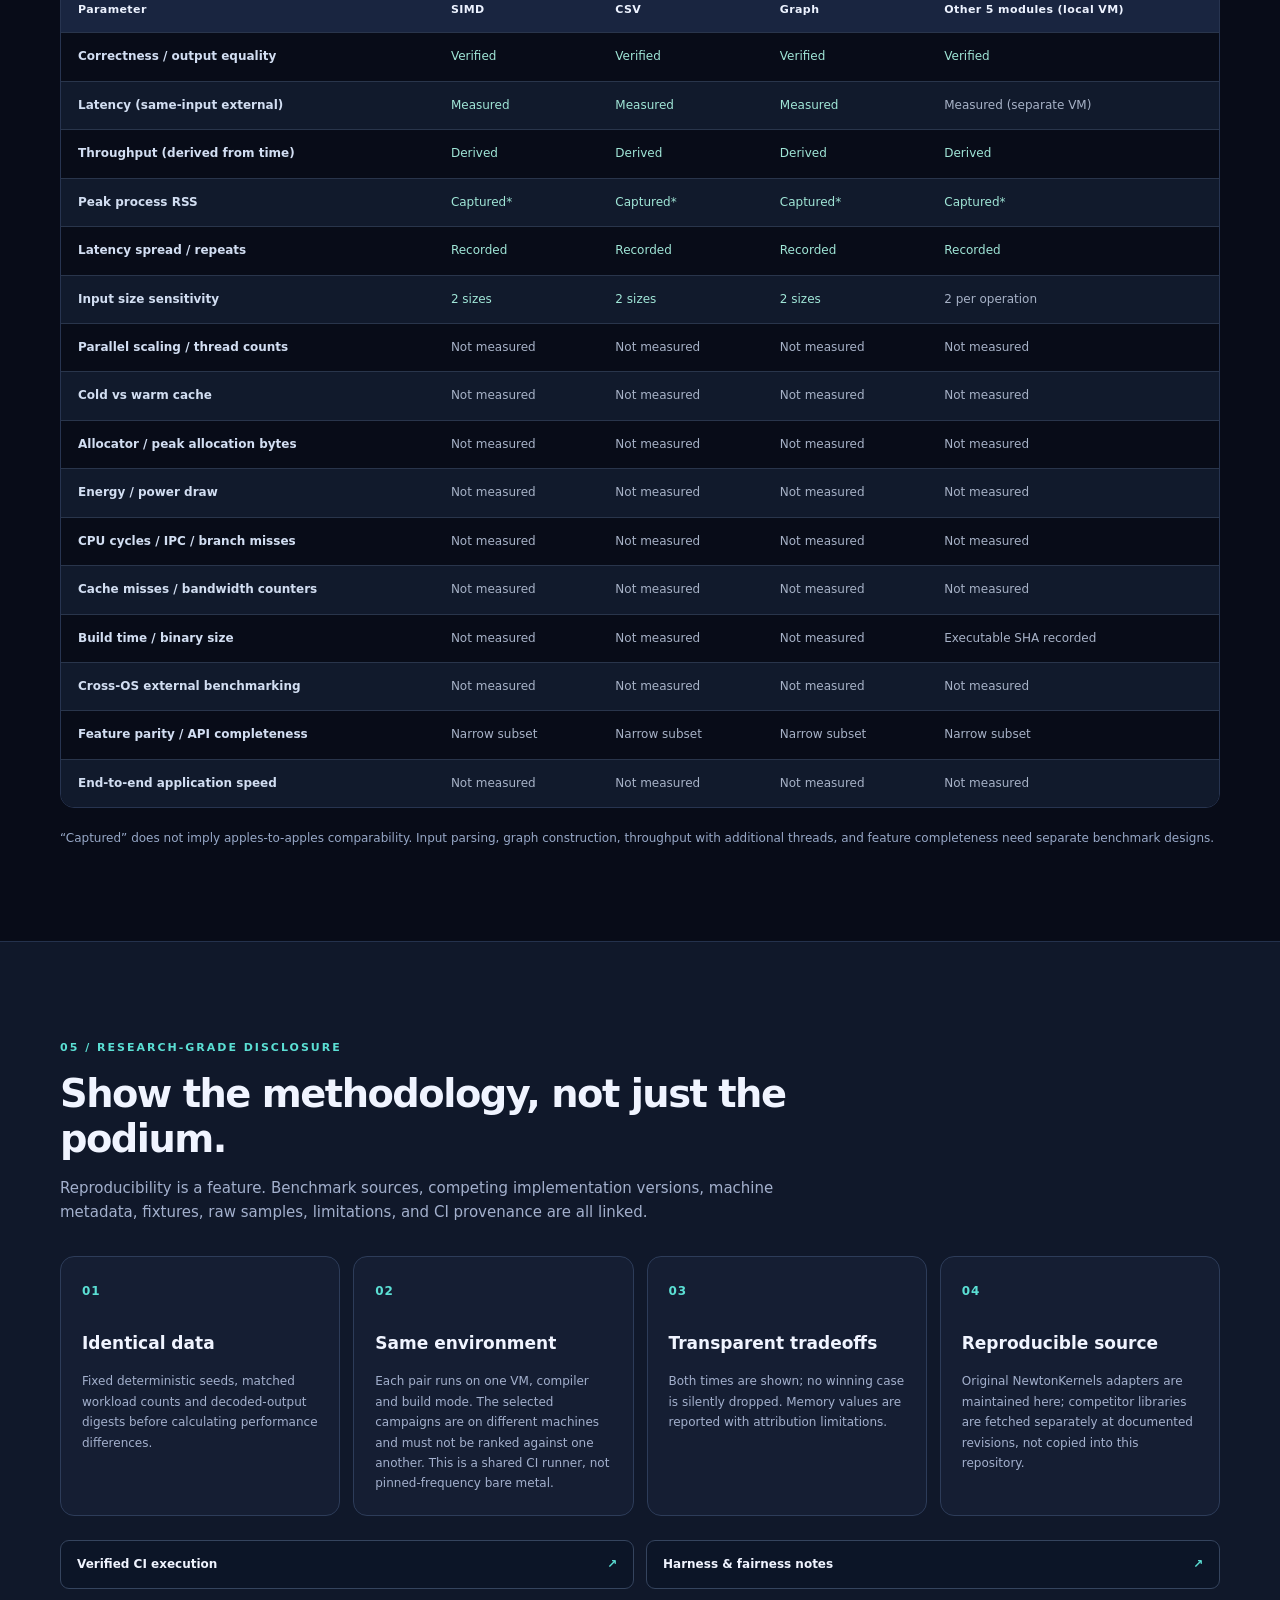
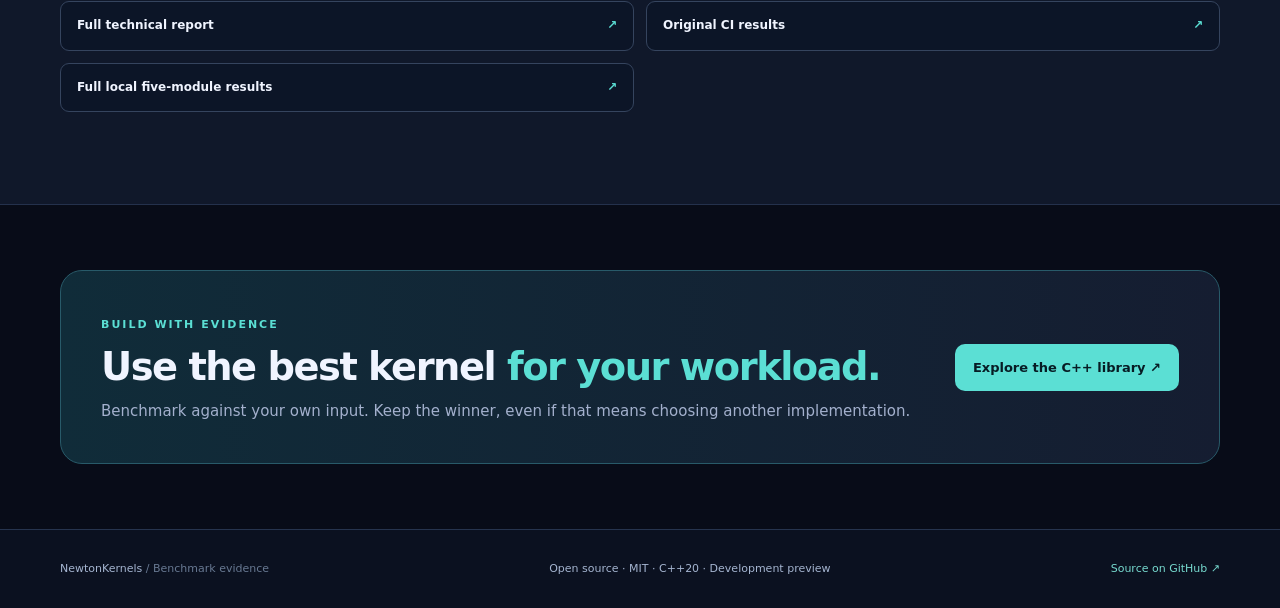
==== commit a3ccc650: "feat: expand fair benchmarks across all eight modules and add two-host showcase" ====
--- a/showcase/index.html
+++ b/showcase/index.html
@@ -22,33 +22,33 @@
       <div class="hero-copy">
         <div class="eyebrow"><span class="pulse"></span> C++20 · OPEN SOURCE · REPRODUCIBLE EVIDENCE</div>
         <h1>Performance you can <em>verify.</em><br>Tradeoffs you can <em>see.</em></h1>
-        <p class="hero-lead">Eight modular computing libraries. Side-by-side tests against real C++ alternatives on <strong>identical input and execution environments</strong>—with the full results, including where competitors are stronger.</p>
+        <p class="hero-lead">Eight modular computing libraries. Matched-input comparisons against established C++ libraries and independent standard-library reference implementations on <strong>the same environment within each benchmark campaign</strong>—with the full results, including where competitors are stronger.</p>
         <div class="hero-actions"><a class="btn primary" href="#benchmarks">Explore comparisons <span aria-hidden="true">↘</span></a><a class="btn secondary" href="https://github.com/NewtonRedRing/newton-kernels/tree/main/benchmarks/competitors">Reproduce results <span aria-hidden="true">↗</span></a></div>
         <p class="hero-footnote">Development preview v0.1.0 · Public evidence, not a universal ranking.</p>
       </div>
       <div class="hero-panel" aria-label="Benchmark overview">
-        <div class="panel-top"><span>VERIFIED BENCHMARK SNAPSHOT</span><span class="live-dot">RECORDED CI</span></div>
+        <div class="panel-top"><span>SELECTABLE VERIFIED EVIDENCE CAMPAIGN</span><span class="live-dot">RECORDED CI</span></div>
         <div class="panel-big"><span id="max-speedup">8.77</span><span class="unit">×</span></div>
         <p class="panel-title">Largest observed latency ratio</p>
         <p class="panel-note">Only on the specified tested workload. Not a blanket speed guarantee.</p>
-        <div class="panel-stats"><div><strong id="verified-count">6</strong><span>Verified comparisons</span></div><div><strong>3 / 8</strong><span>Modules externally compared</span></div></div>
-        <div class="thin-line"></div><p class="panel-source">AMD EPYC 7763 · GCC 13.3 · Ubuntu CI runner · Nov 2, 2026</p>
+        <div class="panel-stats"><div><strong id="verified-count">6</strong><span>Verified comparisons</span></div><div><strong>8 / 8</strong><span>Modules with comparators</span></div></div>
+        <div class="thin-line"></div><p class="panel-source" id="panel-source">Source environment is selected below</p>
       </div>
     </section>
     <section class="strip"><div class="shell strip-grid"><span><b>01</b> Identical fixtures</span><span><b>02</b> Same machine & compiler</span><span><b>03</b> Matching output digests</span><span><b>04</b> Full metric transparency</span></div></section>
     <section id="benchmarks" class="shell section">
-      <div class="section-heading"><div><span class="kicker">01 / THE EVIDENCE</span><h2>Real workloads. Both sides of the result.</h2><p>Compare latency, derived throughput and observed peak process RSS. Figures below are read directly from the checked-in CI results, not marketing estimates.</p></div><a class="subtle-link" href="data/results.json">View raw JSON ↗</a></div>
-      <div class="controls" role="group" aria-label="Comparison controls"><div class="control-item"><label for="metric">Measured parameter</label><select id="metric"><option value="latency">Execution latency · lower is better</option><option value="throughput">Operation throughput · higher is better</option><option value="rss">Peak process RSS · lower is better*</option></select></div><div class="control-item"><label for="workload">Capability</label><select id="workload"><option value="all">All measured capabilities</option><option value="scan">SIMD scanning</option><option value="csv">CSV parsing</option><option value="graph">Graph shortest paths</option></select></div><div class="control-item"><label for="winner">Result</label><select id="winner"><option value="all">Show all outcomes</option><option value="newton">NewtonKernels ahead</option><option value="competitor">Competitor ahead</option><option value="equal">Comparable / tie</option></select></div></div>
+      <div class="section-heading"><div><span class="kicker">01 / THE EVIDENCE</span><h2>Real workloads. Both sides of the result.</h2><p>Compare latency, derived throughput and observed peak process RSS. Each pair is measured on the same host, but the two published campaigns use different hosts. Never compare absolute timings across campaigns.</p></div><a class="subtle-link" id="raw-json" href="data/results.json">View selected run JSON ↗</a></div>
+      <div class="controls" role="group" aria-label="Comparison controls"><div class="control-item"><label for="campaign">Benchmark host / campaign</label><select id="campaign" aria-label="Select measured evidence campaign"></select></div><div class="control-item"><label for="metric">Measured parameter</label><select id="metric"><option value="latency">Execution latency · lower is better</option><option value="throughput">Operation throughput · higher is better</option><option value="rss">Peak process RSS · lower is better*</option></select></div><div class="control-item"><label for="workload">Capability</label><select id="workload"><option value="all">All measured capabilities</option></select></div><div class="control-item"><label for="winner">Result</label><select id="winner"><option value="all">Show all outcomes</option><option value="newton">NewtonKernels ahead</option><option value="competitor">Competitor ahead</option><option value="equal">Comparable / tie</option></select></div></div>
       <div class="results-context"><span><span class="legend-dot newton-dot"></span> NewtonKernels</span><span><span class="legend-dot competitor-dot"></span> External competitor</span><span class="result-count" id="shown-count">6 comparisons</span></div>
       <div class="benchmark-list" id="benchmark-list" aria-live="polite"><p>Loading verified comparisons…</p></div>
       <p class="footnote">* RSS is the peak of the full benchmark process, not isolated library allocation. The measured programs share fixture and runtime overhead; these values are shown for transparency, <strong>not</strong> as evidence of library-level memory superiority. Throughput is derived from timed work units and excludes fixture generation.</p>
     </section>
-    <section class="section section-alt" id="coverage"><div class="shell"><div class="section-heading"><div><span class="kicker">02 / FULL CAPABILITY COVERAGE</span><h2>Everything in scope. Nothing concealed.</h2><p>The portfolio covers all eight public library modules. An unmeasured capability is explicitly identified as such—never presented as a victory.</p></div><span class="coverage-ratio">3 / 8 external comparisons</span></div><div id="module-grid" class="module-grid"></div>
-      <div class="coverage-key"><span class="key-dot verified"></span> External comparison measured <span class="key-dot pending"></span> External benchmark not yet available</div>
+    <section class="section section-alt" id="coverage"><div class="shell"><div class="section-heading"><div><span class="kicker">02 / FULL CAPABILITY COVERAGE</span><h2>Everything in scope. Nothing concealed.</h2><p>All eight modules now have benchmarked C++ comparators. Five use original STL reference implementations rather than competing full-featured packages; feature-level parity and other metrics remain limited.</p></div><span class="coverage-ratio">8 / 8 tested against C++ comparators · 2 machines</span></div><div id="module-grid" class="module-grid"></div>
+      <div class="coverage-key"><span class="key-dot verified"></span> Matched-input comparison measured <span class="key-dot pending"></span> Unmeasured capability or feature</div>
     </div></section>
     <section class="shell section" id="alternatives"><div class="section-heading"><div><span class="kicker">03 / COMPETITORS' STRENGTHS</span><h2>Feature coverage matters as much as speed.</h2><p>The external tools are not merely baselines. Their stronger capabilities deserve visibility even when their measured kernel latency is higher.</p></div></div><div class="strength-grid"><article class="strength-card"><span class="strength-label">STL / PORTABILITY</span><h3>Standard-library algorithms</h3><p>Standard C++ facilities are broadly supported, familiar, and require no extra specialized library. The scan comparison tests <code>std::count</code>, not every highly tuned third-party SIMD implementation.</p><a href="https://en.cppreference.com/w/cpp/algorithm/count">Algorithm reference ↗</a></article><article class="strength-card"><span class="strength-label">CSV / FEATURE BREADTH</span><h3>Vince's CSV Parser</h3><p>Offers file-backed memory mapping, speculative parallel parsing, delimiter inference and DataFrame-oriented functionality beyond NewtonKernels' current simple CSV API. Our benchmark does not evaluate those features.</p><a href="https://github.com/vincentlaucsb/csv-parser">Feature documentation ↗</a></article><article class="strength-card"><span class="strength-label">GRAPHS / ECOSYSTEM</span><h3>Boost.Graph</h3><p>Provides a broad ecosystem of graph algorithms and abstractions. The present comparison tests destination-target Dijkstra queries only, not Boost's full algorithm catalog or generic capabilities.</p><a href="https://github.com/boostorg/graph">Graph library source ↗</a></article></div><p class="footnote">These are qualitative feature observations, <strong>not measured performance advantages</strong>. The comparison dashboard will display any measured competitor wins as they are recorded.</p></section>
-    <section class="shell section" id="dimensions"><div class="section-heading"><div><span class="kicker">04 / MEASUREMENT INVENTORY</span><h2>Every parameter has a place.</h2><p>Not every parameter is available yet. This coverage matrix distinguishes direct measurements, derived values, and open work across all capabilities.</p></div></div><div class="table-scroll"><table class="matrix"><caption class="sr-only">Metric measurement coverage across NewtonKernels modules</caption><thead><tr><th scope="col">Parameter</th><th scope="col">SIMD</th><th scope="col">CSV</th><th scope="col">Graph</th><th scope="col">Other 5 modules</th></tr></thead><tbody id="metric-matrix"></tbody></table></div><p class="footnote">“Captured” does not imply apples-to-apples comparability. Input parsing, graph construction, throughput with additional threads, and feature completeness need separate benchmark designs.</p></section>
-    <section class="section section-alt" id="method"><div class="shell"><div class="section-heading"><div><span class="kicker">05 / RESEARCH-GRADE DISCLOSURE</span><h2>Show the methodology, not just the podium.</h2><p>Reproducibility is a feature. Benchmark sources, competing implementation versions, machine metadata, fixtures, raw samples, limitations, and CI provenance are all linked.</p></div></div><div class="method-grid"><article class="method-card"><span class="method-no">01</span><h3>Identical data</h3><p>Fixed deterministic seeds, matched workload counts and decoded-output digests before calculating performance differences.</p></article><article class="method-card"><span class="method-no">02</span><h3>Same environment</h3><p>Each pair runs on the same VM, compiler, build mode and configured worker count. This is a shared CI runner, not pinned-frequency bare metal.</p></article><article class="method-card"><span class="method-no">03</span><h3>Transparent tradeoffs</h3><p>Both times are shown; no winning case is silently dropped. Memory values are reported with attribution limitations.</p></article><article class="method-card"><span class="method-no">04</span><h3>Reproducible source</h3><p>Original NewtonKernels adapters are maintained here; competitor libraries are fetched separately at documented revisions, not copied into this repository.</p></article></div><div class="evidence-links"><a href="https://github.com/NewtonRedRing/newton-kernels/actions/runs/41484043676">Verified CI execution <span>↗</span></a><a href="https://github.com/NewtonRedRing/newton-kernels/blob/main/benchmarks/competitors/README.md">Harness & fairness notes <span>↗</span></a><a href="https://github.com/NewtonRedRing/newton-kernels/blob/main/docs/performance-comparison.md">Full technical report <span>↗</span></a><a href="data/results.json">Original machine results <span>↗</span></a></div></div></section>
+    <section class="shell section" id="dimensions"><div class="section-heading"><div><span class="kicker">04 / MEASUREMENT INVENTORY</span><h2>Every parameter has a place.</h2><p>Not every parameter is available yet. This coverage matrix distinguishes direct measurements, derived values, and open work across all capabilities.</p></div></div><div class="table-scroll"><table class="matrix"><caption class="sr-only">Metric measurement coverage across NewtonKernels modules</caption><thead><tr><th scope="col">Parameter</th><th scope="col">SIMD</th><th scope="col">CSV</th><th scope="col">Graph</th><th scope="col">Other 5 modules (local VM)</th></tr></thead><tbody id="metric-matrix"></tbody></table></div><p class="footnote">“Captured” does not imply apples-to-apples comparability. Input parsing, graph construction, throughput with additional threads, and feature completeness need separate benchmark designs.</p></section>
+    <section class="section section-alt" id="method"><div class="shell"><div class="section-heading"><div><span class="kicker">05 / RESEARCH-GRADE DISCLOSURE</span><h2>Show the methodology, not just the podium.</h2><p>Reproducibility is a feature. Benchmark sources, competing implementation versions, machine metadata, fixtures, raw samples, limitations, and CI provenance are all linked.</p></div></div><div class="method-grid"><article class="method-card"><span class="method-no">01</span><h3>Identical data</h3><p>Fixed deterministic seeds, matched workload counts and decoded-output digests before calculating performance differences.</p></article><article class="method-card"><span class="method-no">02</span><h3>Same environment</h3><p>Each pair runs on one VM, compiler and build mode. The selected campaigns are on different machines and must not be ranked against one another. This is a shared CI runner, not pinned-frequency bare metal.</p></article><article class="method-card"><span class="method-no">03</span><h3>Transparent tradeoffs</h3><p>Both times are shown; no winning case is silently dropped. Memory values are reported with attribution limitations.</p></article><article class="method-card"><span class="method-no">04</span><h3>Reproducible source</h3><p>Original NewtonKernels adapters are maintained here; competitor libraries are fetched separately at documented revisions, not copied into this repository.</p></article></div><div class="evidence-links"><a href="https://github.com/NewtonRedRing/newton-kernels/actions/runs/41484043676">Verified CI execution <span>↗</span></a><a href="https://github.com/NewtonRedRing/newton-kernels/blob/main/benchmarks/competitors/README.md">Harness & fairness notes <span>↗</span></a><a href="https://github.com/NewtonRedRing/newton-kernels/blob/main/docs/performance-comparison.md">Full technical report <span>↗</span></a><a href="data/results.json">Original CI results <span>↗</span></a><a href="data/extended-results.json">Full local five-module results <span>↗</span></a></div></div></section>
     <section class="shell callout"><div><span class="kicker">BUILD WITH EVIDENCE</span><h2>Use the best kernel <em>for your workload.</em></h2><p>Benchmark against your own input. Keep the winner, even if that means choosing another implementation.</p></div><a class="btn primary" href="https://github.com/NewtonRedRing/newton-kernels">Explore the C++ library ↗</a></section>
   </main>
   <footer><div class="shell footer-inner"><span>NewtonKernels <span class="muted">/ Benchmark evidence</span></span><span>Open source · MIT · C++20 · Development preview</span><a href="https://github.com/NewtonRedRing/newton-kernels">Source on GitHub ↗</a></div></footer>
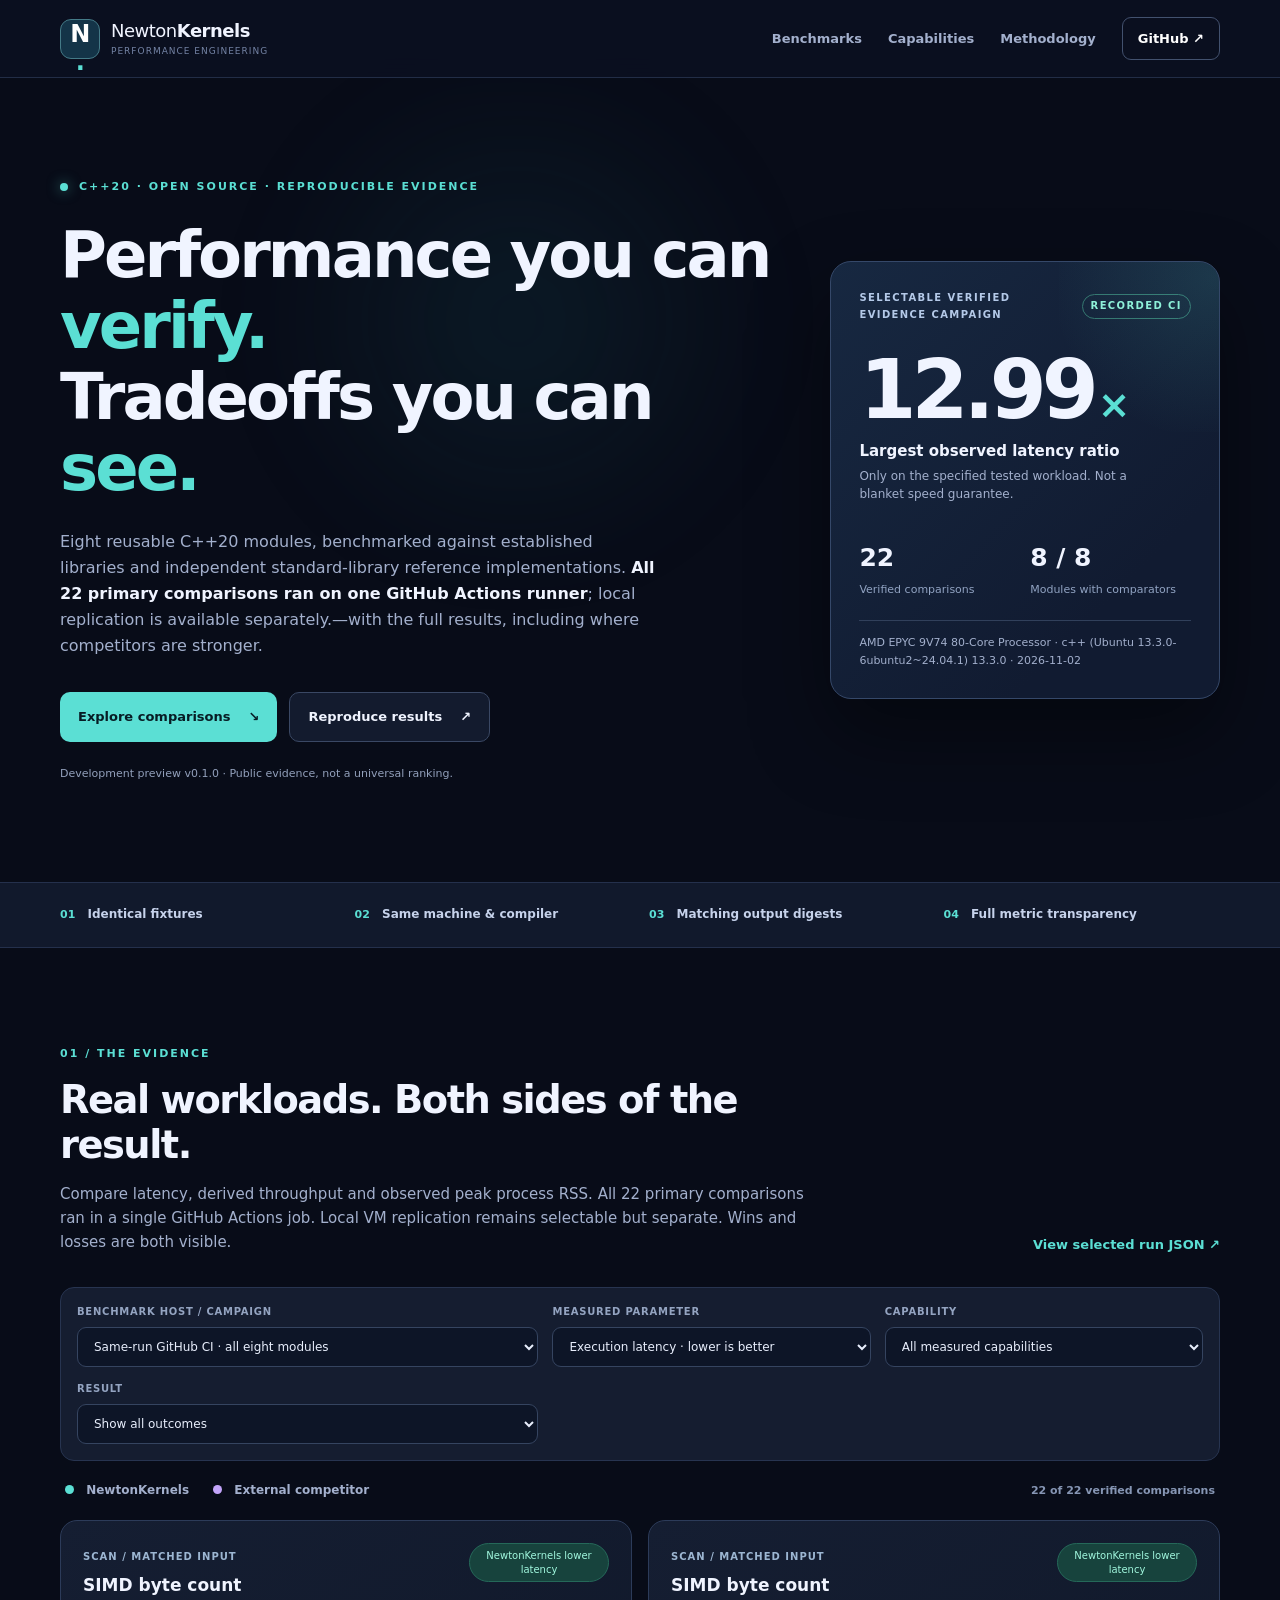
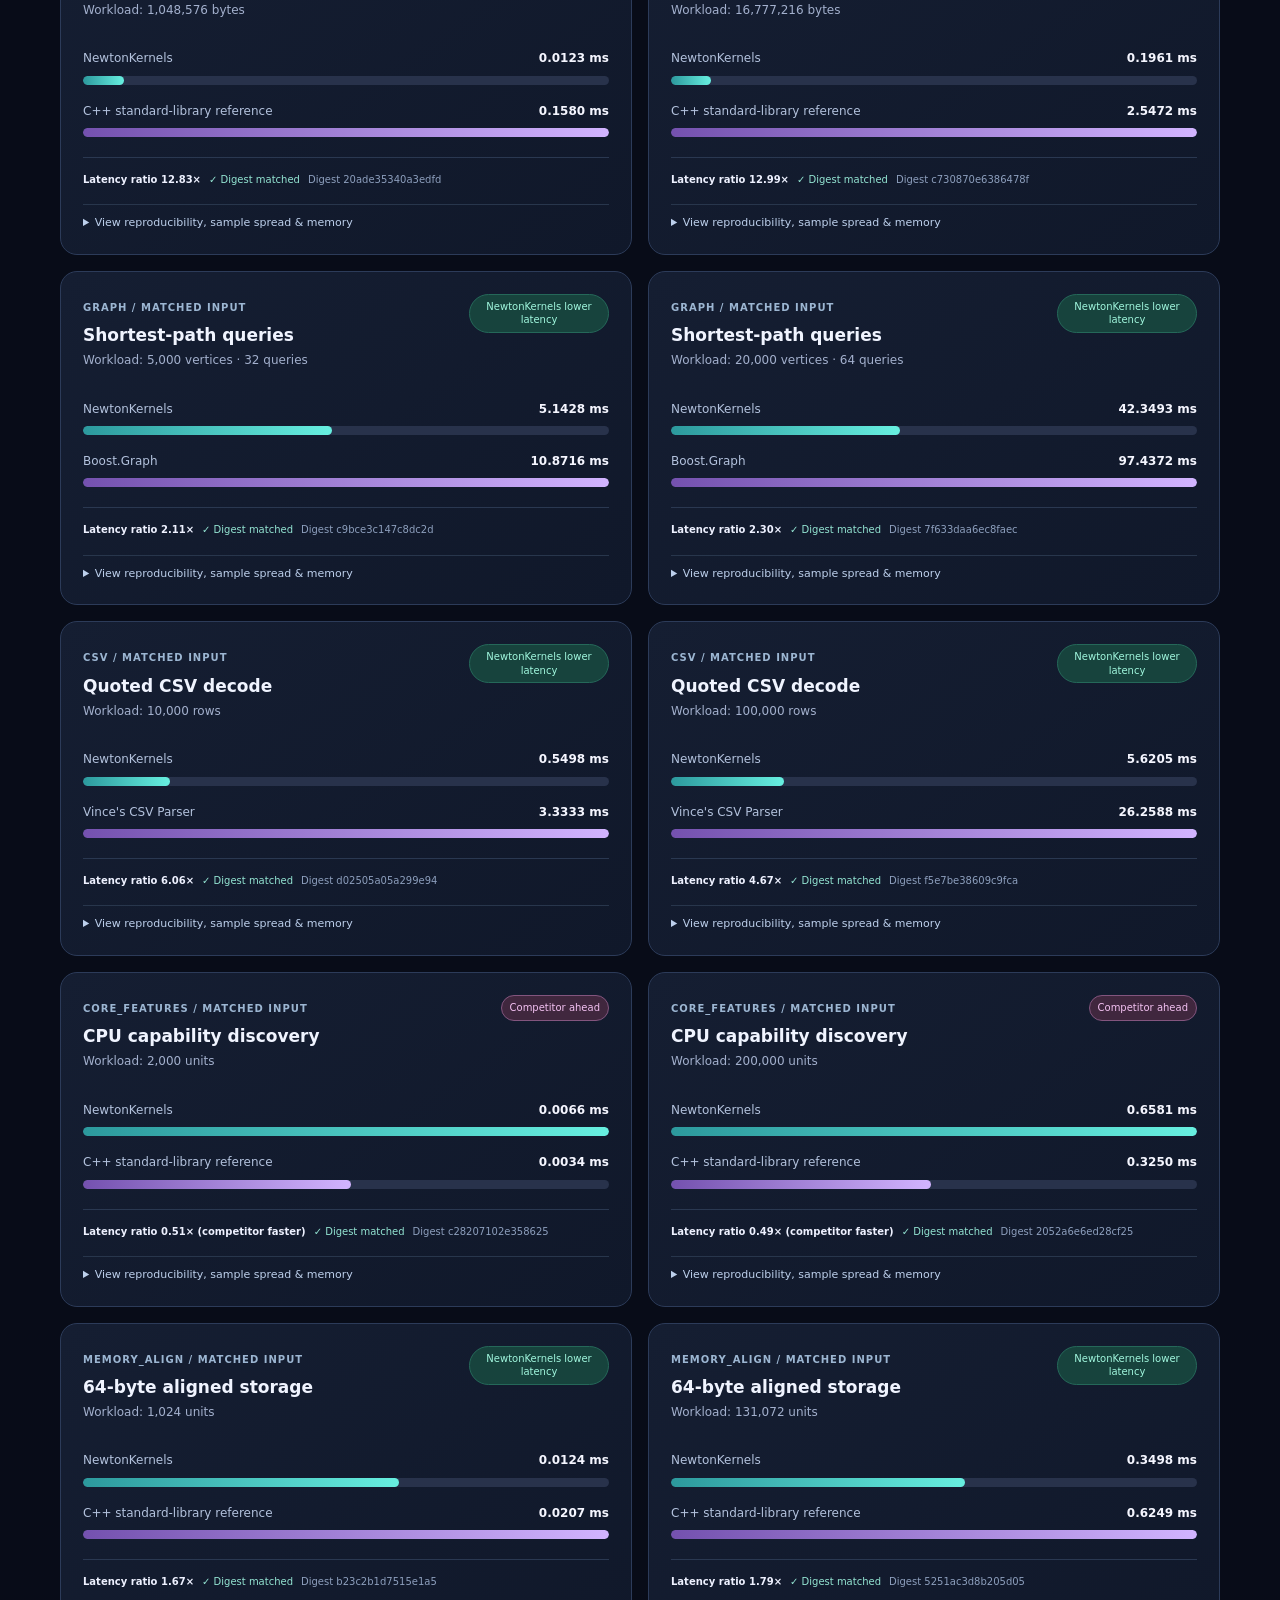
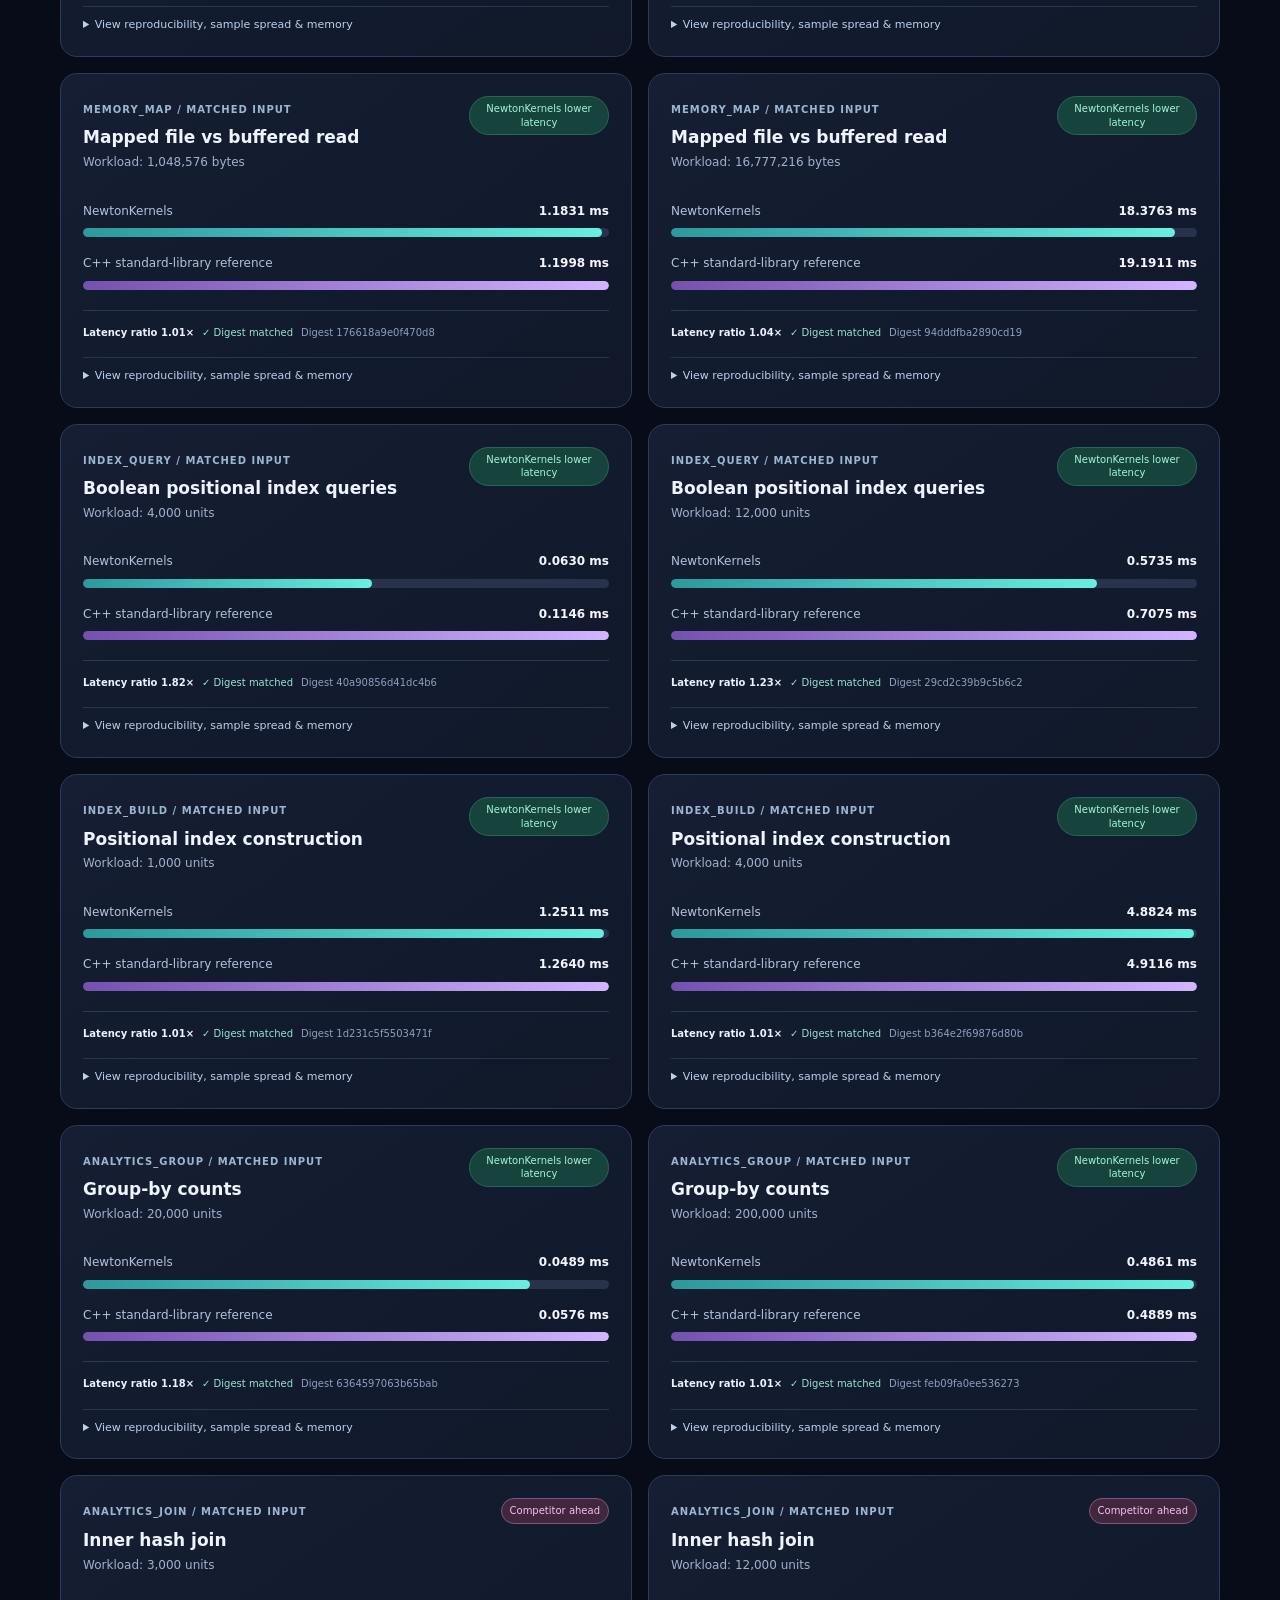
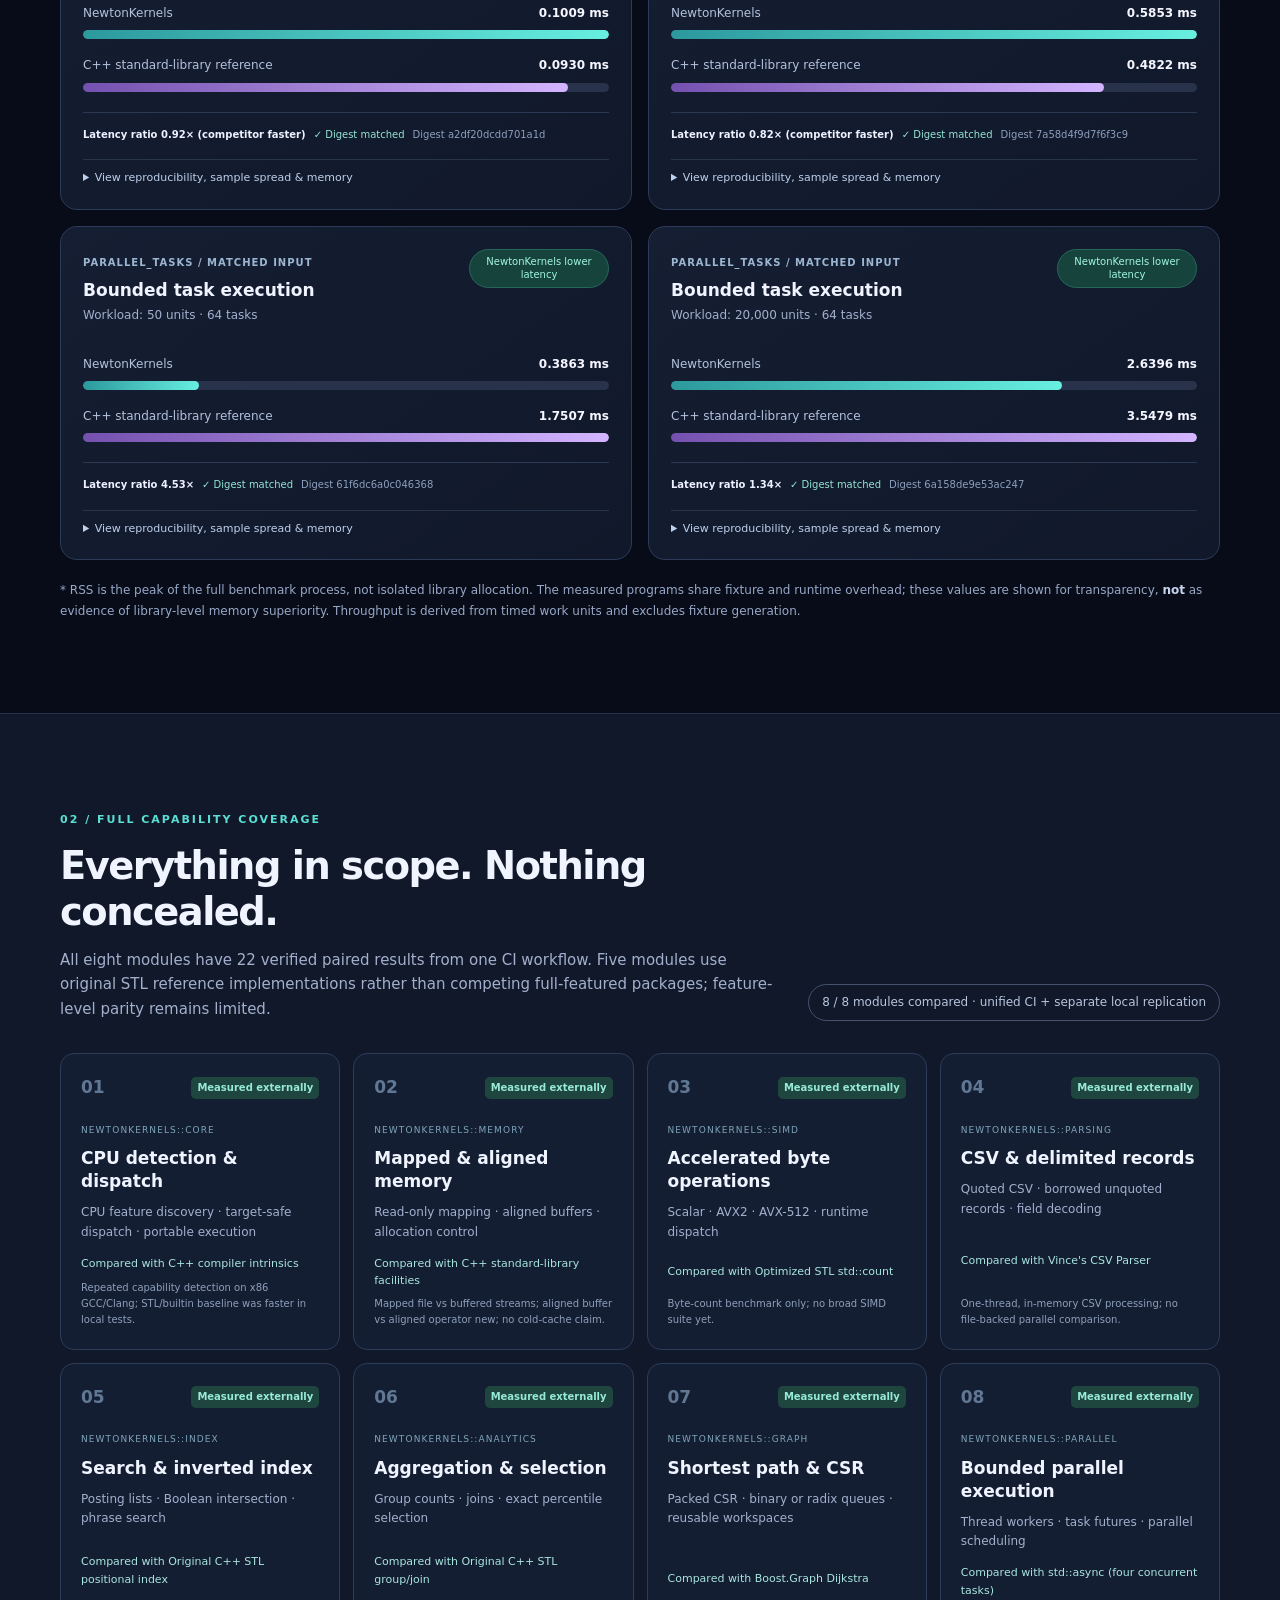
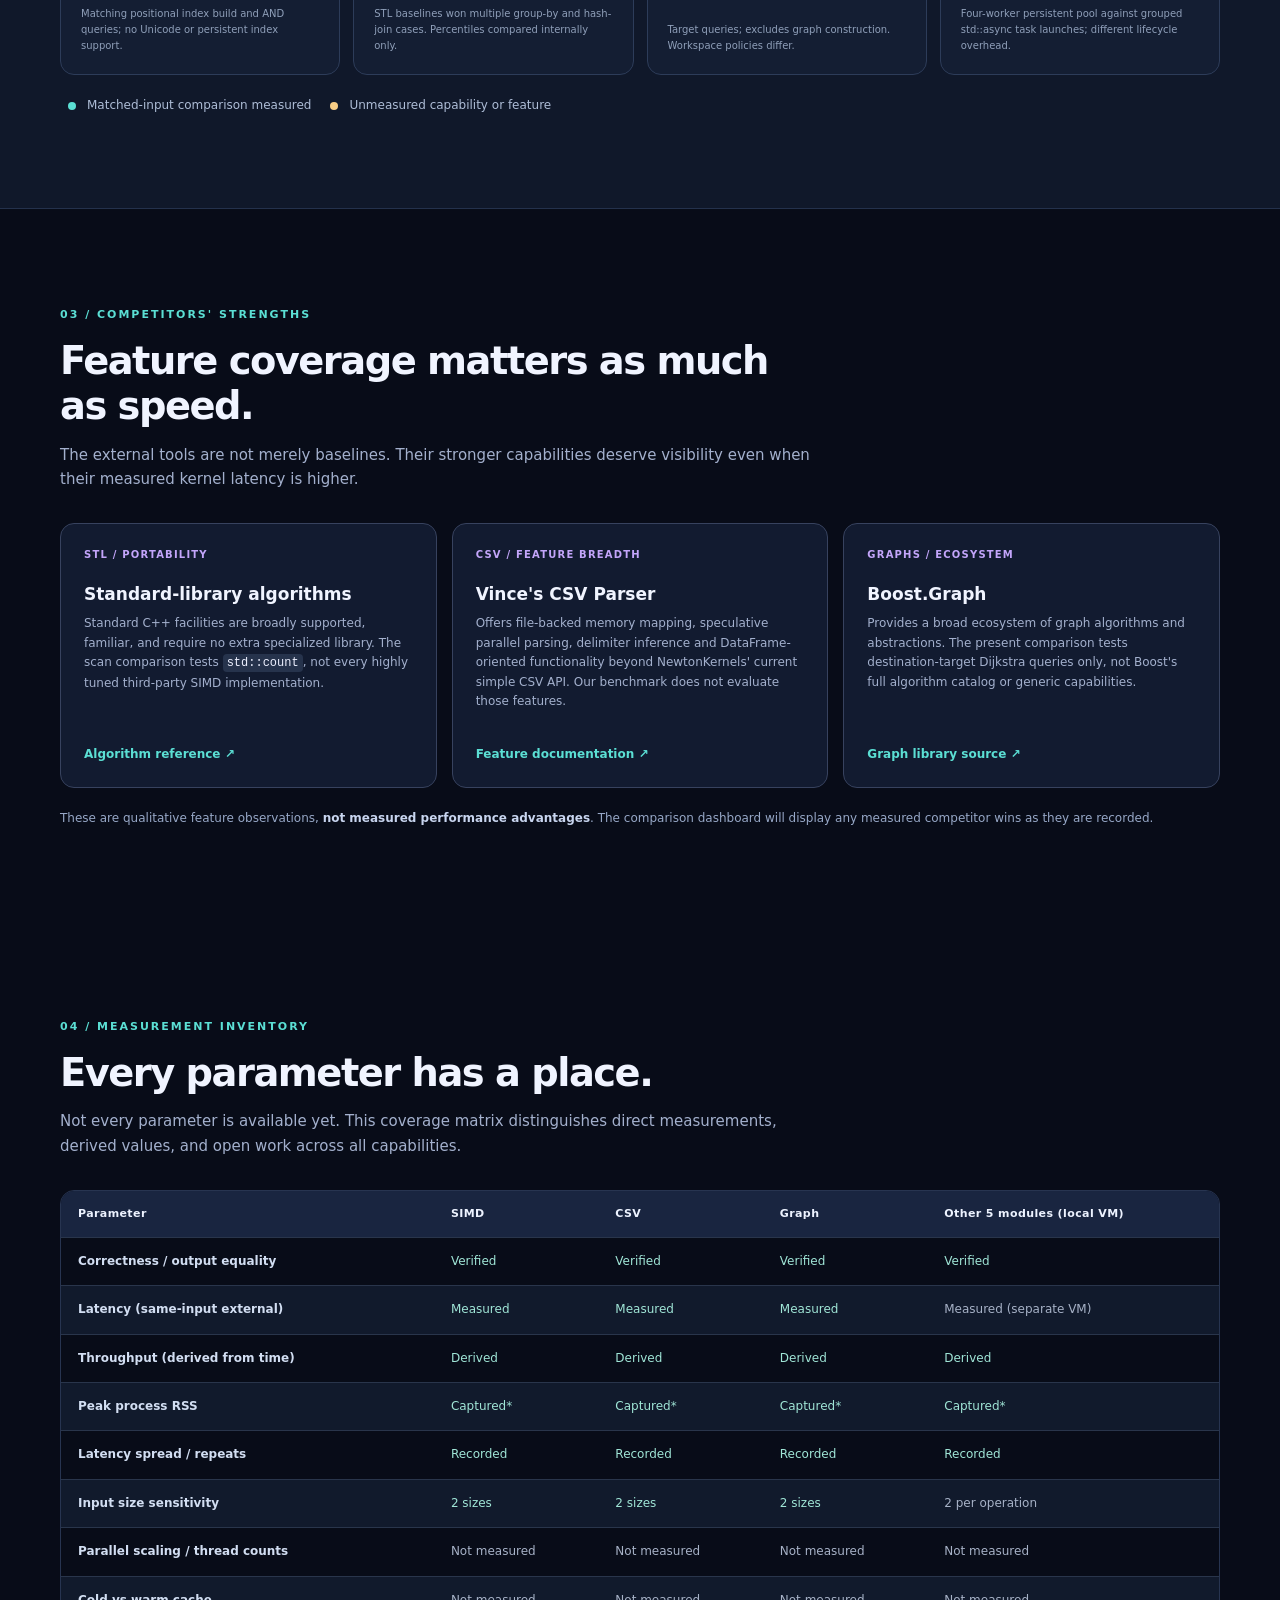
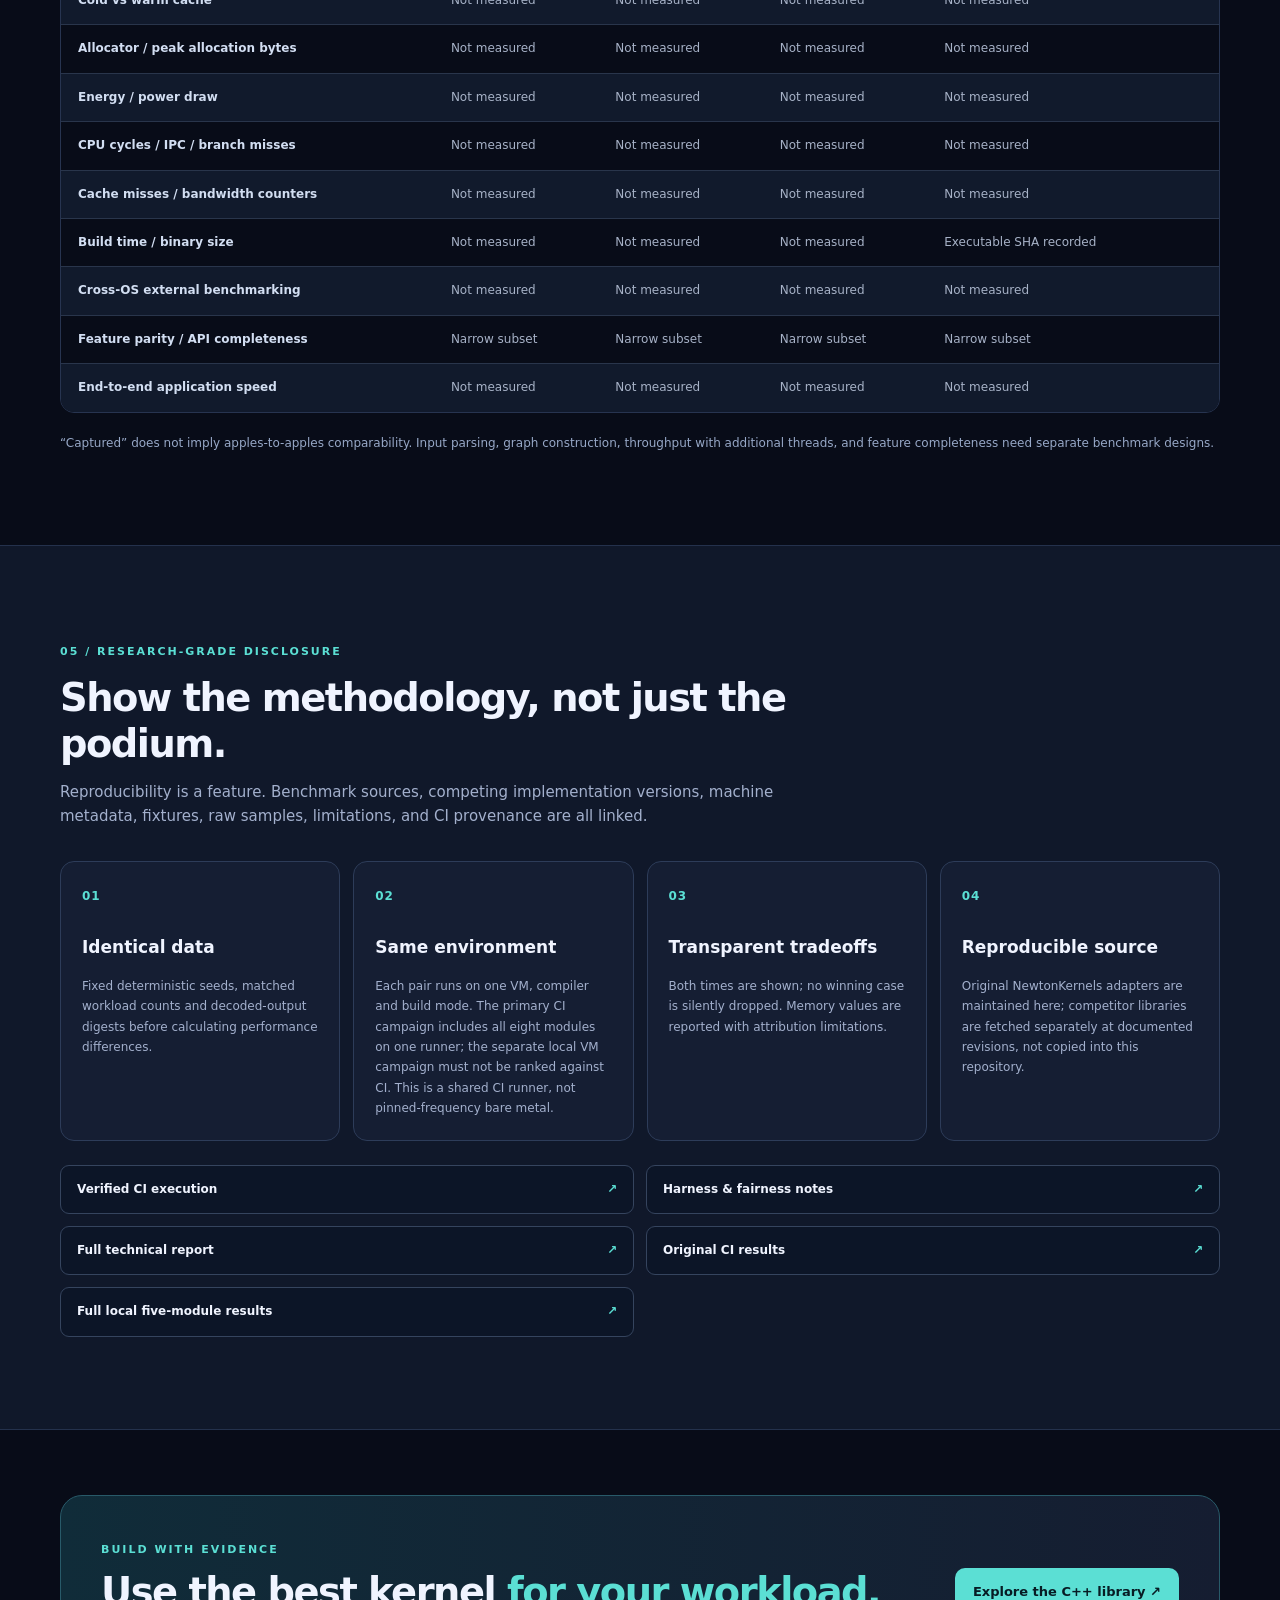
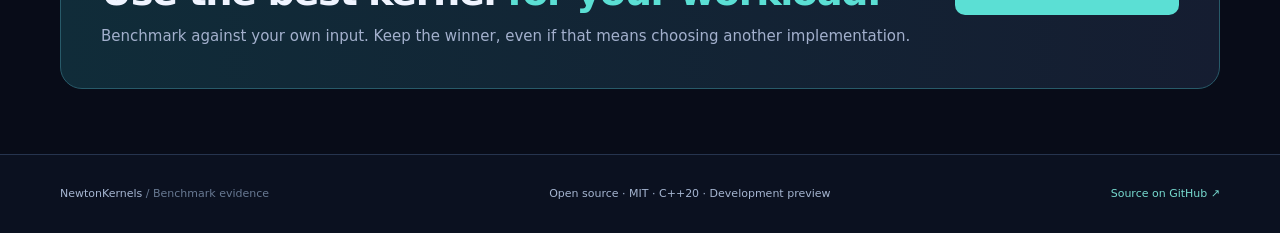
==== commit 9a29343e: "docs(benchmarks): publish unified 22-case same-run CI evidence for all eight modules" ====
--- a/showcase/index.html
+++ b/showcase/index.html
@@ -22,7 +22,7 @@
       <div class="hero-copy">
         <div class="eyebrow"><span class="pulse"></span> C++20 · OPEN SOURCE · REPRODUCIBLE EVIDENCE</div>
         <h1>Performance you can <em>verify.</em><br>Tradeoffs you can <em>see.</em></h1>
-        <p class="hero-lead">Eight modular computing libraries. Matched-input comparisons against established C++ libraries and independent standard-library reference implementations on <strong>the same environment within each benchmark campaign</strong>—with the full results, including where competitors are stronger.</p>
+        <p class="hero-lead">Eight reusable C++20 modules, benchmarked against established libraries and independent standard-library reference implementations. <strong>All 22 primary comparisons ran on one GitHub Actions runner</strong>; local replication is available separately.—with the full results, including where competitors are stronger.</p>
         <div class="hero-actions"><a class="btn primary" href="#benchmarks">Explore comparisons <span aria-hidden="true">↘</span></a><a class="btn secondary" href="https://github.com/NewtonRedRing/newton-kernels/tree/main/benchmarks/competitors">Reproduce results <span aria-hidden="true">↗</span></a></div>
         <p class="hero-footnote">Development preview v0.1.0 · Public evidence, not a universal ranking.</p>
       </div>
@@ -37,18 +37,18 @@
     </section>
     <section class="strip"><div class="shell strip-grid"><span><b>01</b> Identical fixtures</span><span><b>02</b> Same machine & compiler</span><span><b>03</b> Matching output digests</span><span><b>04</b> Full metric transparency</span></div></section>
     <section id="benchmarks" class="shell section">
-      <div class="section-heading"><div><span class="kicker">01 / THE EVIDENCE</span><h2>Real workloads. Both sides of the result.</h2><p>Compare latency, derived throughput and observed peak process RSS. Each pair is measured on the same host, but the two published campaigns use different hosts. Never compare absolute timings across campaigns.</p></div><a class="subtle-link" id="raw-json" href="data/results.json">View selected run JSON ↗</a></div>
+      <div class="section-heading"><div><span class="kicker">01 / THE EVIDENCE</span><h2>Real workloads. Both sides of the result.</h2><p>Compare latency, derived throughput and observed peak process RSS. All 22 primary comparisons ran in a single GitHub Actions job. Local VM replication remains selectable but separate. Wins and losses are both visible.</p></div><a class="subtle-link" id="raw-json" href="data/results.json">View selected run JSON ↗</a></div>
       <div class="controls" role="group" aria-label="Comparison controls"><div class="control-item"><label for="campaign">Benchmark host / campaign</label><select id="campaign" aria-label="Select measured evidence campaign"></select></div><div class="control-item"><label for="metric">Measured parameter</label><select id="metric"><option value="latency">Execution latency · lower is better</option><option value="throughput">Operation throughput · higher is better</option><option value="rss">Peak process RSS · lower is better*</option></select></div><div class="control-item"><label for="workload">Capability</label><select id="workload"><option value="all">All measured capabilities</option></select></div><div class="control-item"><label for="winner">Result</label><select id="winner"><option value="all">Show all outcomes</option><option value="newton">NewtonKernels ahead</option><option value="competitor">Competitor ahead</option><option value="equal">Comparable / tie</option></select></div></div>
       <div class="results-context"><span><span class="legend-dot newton-dot"></span> NewtonKernels</span><span><span class="legend-dot competitor-dot"></span> External competitor</span><span class="result-count" id="shown-count">6 comparisons</span></div>
       <div class="benchmark-list" id="benchmark-list" aria-live="polite"><p>Loading verified comparisons…</p></div>
       <p class="footnote">* RSS is the peak of the full benchmark process, not isolated library allocation. The measured programs share fixture and runtime overhead; these values are shown for transparency, <strong>not</strong> as evidence of library-level memory superiority. Throughput is derived from timed work units and excludes fixture generation.</p>
     </section>
-    <section class="section section-alt" id="coverage"><div class="shell"><div class="section-heading"><div><span class="kicker">02 / FULL CAPABILITY COVERAGE</span><h2>Everything in scope. Nothing concealed.</h2><p>All eight modules now have benchmarked C++ comparators. Five use original STL reference implementations rather than competing full-featured packages; feature-level parity and other metrics remain limited.</p></div><span class="coverage-ratio">8 / 8 tested against C++ comparators · 2 machines</span></div><div id="module-grid" class="module-grid"></div>
+    <section class="section section-alt" id="coverage"><div class="shell"><div class="section-heading"><div><span class="kicker">02 / FULL CAPABILITY COVERAGE</span><h2>Everything in scope. Nothing concealed.</h2><p>All eight modules have 22 verified paired results from one CI workflow. Five modules use original STL reference implementations rather than competing full-featured packages; feature-level parity remains limited.</p></div><span class="coverage-ratio">8 / 8 modules compared · unified CI + separate local replication</span></div><div id="module-grid" class="module-grid"></div>
       <div class="coverage-key"><span class="key-dot verified"></span> Matched-input comparison measured <span class="key-dot pending"></span> Unmeasured capability or feature</div>
     </div></section>
     <section class="shell section" id="alternatives"><div class="section-heading"><div><span class="kicker">03 / COMPETITORS' STRENGTHS</span><h2>Feature coverage matters as much as speed.</h2><p>The external tools are not merely baselines. Their stronger capabilities deserve visibility even when their measured kernel latency is higher.</p></div></div><div class="strength-grid"><article class="strength-card"><span class="strength-label">STL / PORTABILITY</span><h3>Standard-library algorithms</h3><p>Standard C++ facilities are broadly supported, familiar, and require no extra specialized library. The scan comparison tests <code>std::count</code>, not every highly tuned third-party SIMD implementation.</p><a href="https://en.cppreference.com/w/cpp/algorithm/count">Algorithm reference ↗</a></article><article class="strength-card"><span class="strength-label">CSV / FEATURE BREADTH</span><h3>Vince's CSV Parser</h3><p>Offers file-backed memory mapping, speculative parallel parsing, delimiter inference and DataFrame-oriented functionality beyond NewtonKernels' current simple CSV API. Our benchmark does not evaluate those features.</p><a href="https://github.com/vincentlaucsb/csv-parser">Feature documentation ↗</a></article><article class="strength-card"><span class="strength-label">GRAPHS / ECOSYSTEM</span><h3>Boost.Graph</h3><p>Provides a broad ecosystem of graph algorithms and abstractions. The present comparison tests destination-target Dijkstra queries only, not Boost's full algorithm catalog or generic capabilities.</p><a href="https://github.com/boostorg/graph">Graph library source ↗</a></article></div><p class="footnote">These are qualitative feature observations, <strong>not measured performance advantages</strong>. The comparison dashboard will display any measured competitor wins as they are recorded.</p></section>
     <section class="shell section" id="dimensions"><div class="section-heading"><div><span class="kicker">04 / MEASUREMENT INVENTORY</span><h2>Every parameter has a place.</h2><p>Not every parameter is available yet. This coverage matrix distinguishes direct measurements, derived values, and open work across all capabilities.</p></div></div><div class="table-scroll"><table class="matrix"><caption class="sr-only">Metric measurement coverage across NewtonKernels modules</caption><thead><tr><th scope="col">Parameter</th><th scope="col">SIMD</th><th scope="col">CSV</th><th scope="col">Graph</th><th scope="col">Other 5 modules (local VM)</th></tr></thead><tbody id="metric-matrix"></tbody></table></div><p class="footnote">“Captured” does not imply apples-to-apples comparability. Input parsing, graph construction, throughput with additional threads, and feature completeness need separate benchmark designs.</p></section>
-    <section class="section section-alt" id="method"><div class="shell"><div class="section-heading"><div><span class="kicker">05 / RESEARCH-GRADE DISCLOSURE</span><h2>Show the methodology, not just the podium.</h2><p>Reproducibility is a feature. Benchmark sources, competing implementation versions, machine metadata, fixtures, raw samples, limitations, and CI provenance are all linked.</p></div></div><div class="method-grid"><article class="method-card"><span class="method-no">01</span><h3>Identical data</h3><p>Fixed deterministic seeds, matched workload counts and decoded-output digests before calculating performance differences.</p></article><article class="method-card"><span class="method-no">02</span><h3>Same environment</h3><p>Each pair runs on one VM, compiler and build mode. The selected campaigns are on different machines and must not be ranked against one another. This is a shared CI runner, not pinned-frequency bare metal.</p></article><article class="method-card"><span class="method-no">03</span><h3>Transparent tradeoffs</h3><p>Both times are shown; no winning case is silently dropped. Memory values are reported with attribution limitations.</p></article><article class="method-card"><span class="method-no">04</span><h3>Reproducible source</h3><p>Original NewtonKernels adapters are maintained here; competitor libraries are fetched separately at documented revisions, not copied into this repository.</p></article></div><div class="evidence-links"><a href="https://github.com/NewtonRedRing/newton-kernels/actions/runs/41484043676">Verified CI execution <span>↗</span></a><a href="https://github.com/NewtonRedRing/newton-kernels/blob/main/benchmarks/competitors/README.md">Harness & fairness notes <span>↗</span></a><a href="https://github.com/NewtonRedRing/newton-kernels/blob/main/docs/performance-comparison.md">Full technical report <span>↗</span></a><a href="data/results.json">Original CI results <span>↗</span></a><a href="data/extended-results.json">Full local five-module results <span>↗</span></a></div></div></section>
+    <section class="section section-alt" id="method"><div class="shell"><div class="section-heading"><div><span class="kicker">05 / RESEARCH-GRADE DISCLOSURE</span><h2>Show the methodology, not just the podium.</h2><p>Reproducibility is a feature. Benchmark sources, competing implementation versions, machine metadata, fixtures, raw samples, limitations, and CI provenance are all linked.</p></div></div><div class="method-grid"><article class="method-card"><span class="method-no">01</span><h3>Identical data</h3><p>Fixed deterministic seeds, matched workload counts and decoded-output digests before calculating performance differences.</p></article><article class="method-card"><span class="method-no">02</span><h3>Same environment</h3><p>Each pair runs on one VM, compiler and build mode. The primary CI campaign includes all eight modules on one runner; the separate local VM campaign must not be ranked against CI. This is a shared CI runner, not pinned-frequency bare metal.</p></article><article class="method-card"><span class="method-no">03</span><h3>Transparent tradeoffs</h3><p>Both times are shown; no winning case is silently dropped. Memory values are reported with attribution limitations.</p></article><article class="method-card"><span class="method-no">04</span><h3>Reproducible source</h3><p>Original NewtonKernels adapters are maintained here; competitor libraries are fetched separately at documented revisions, not copied into this repository.</p></article></div><div class="evidence-links"><a href="https://github.com/NewtonRedRing/newton-kernels/actions/runs/41489511384">Verified CI execution <span>↗</span></a><a href="https://github.com/NewtonRedRing/newton-kernels/blob/main/benchmarks/competitors/README.md">Harness & fairness notes <span>↗</span></a><a href="https://github.com/NewtonRedRing/newton-kernels/blob/main/docs/performance-comparison.md">Full technical report <span>↗</span></a><a href="data/results.json">Original CI results <span>↗</span></a><a href="data/extended-results.json">Full local five-module results <span>↗</span></a></div></div></section>
     <section class="shell callout"><div><span class="kicker">BUILD WITH EVIDENCE</span><h2>Use the best kernel <em>for your workload.</em></h2><p>Benchmark against your own input. Keep the winner, even if that means choosing another implementation.</p></div><a class="btn primary" href="https://github.com/NewtonRedRing/newton-kernels">Explore the C++ library ↗</a></section>
   </main>
   <footer><div class="shell footer-inner"><span>NewtonKernels <span class="muted">/ Benchmark evidence</span></span><span>Open source · MIT · C++20 · Development preview</span><a href="https://github.com/NewtonRedRing/newton-kernels">Source on GitHub ↗</a></div></footer>
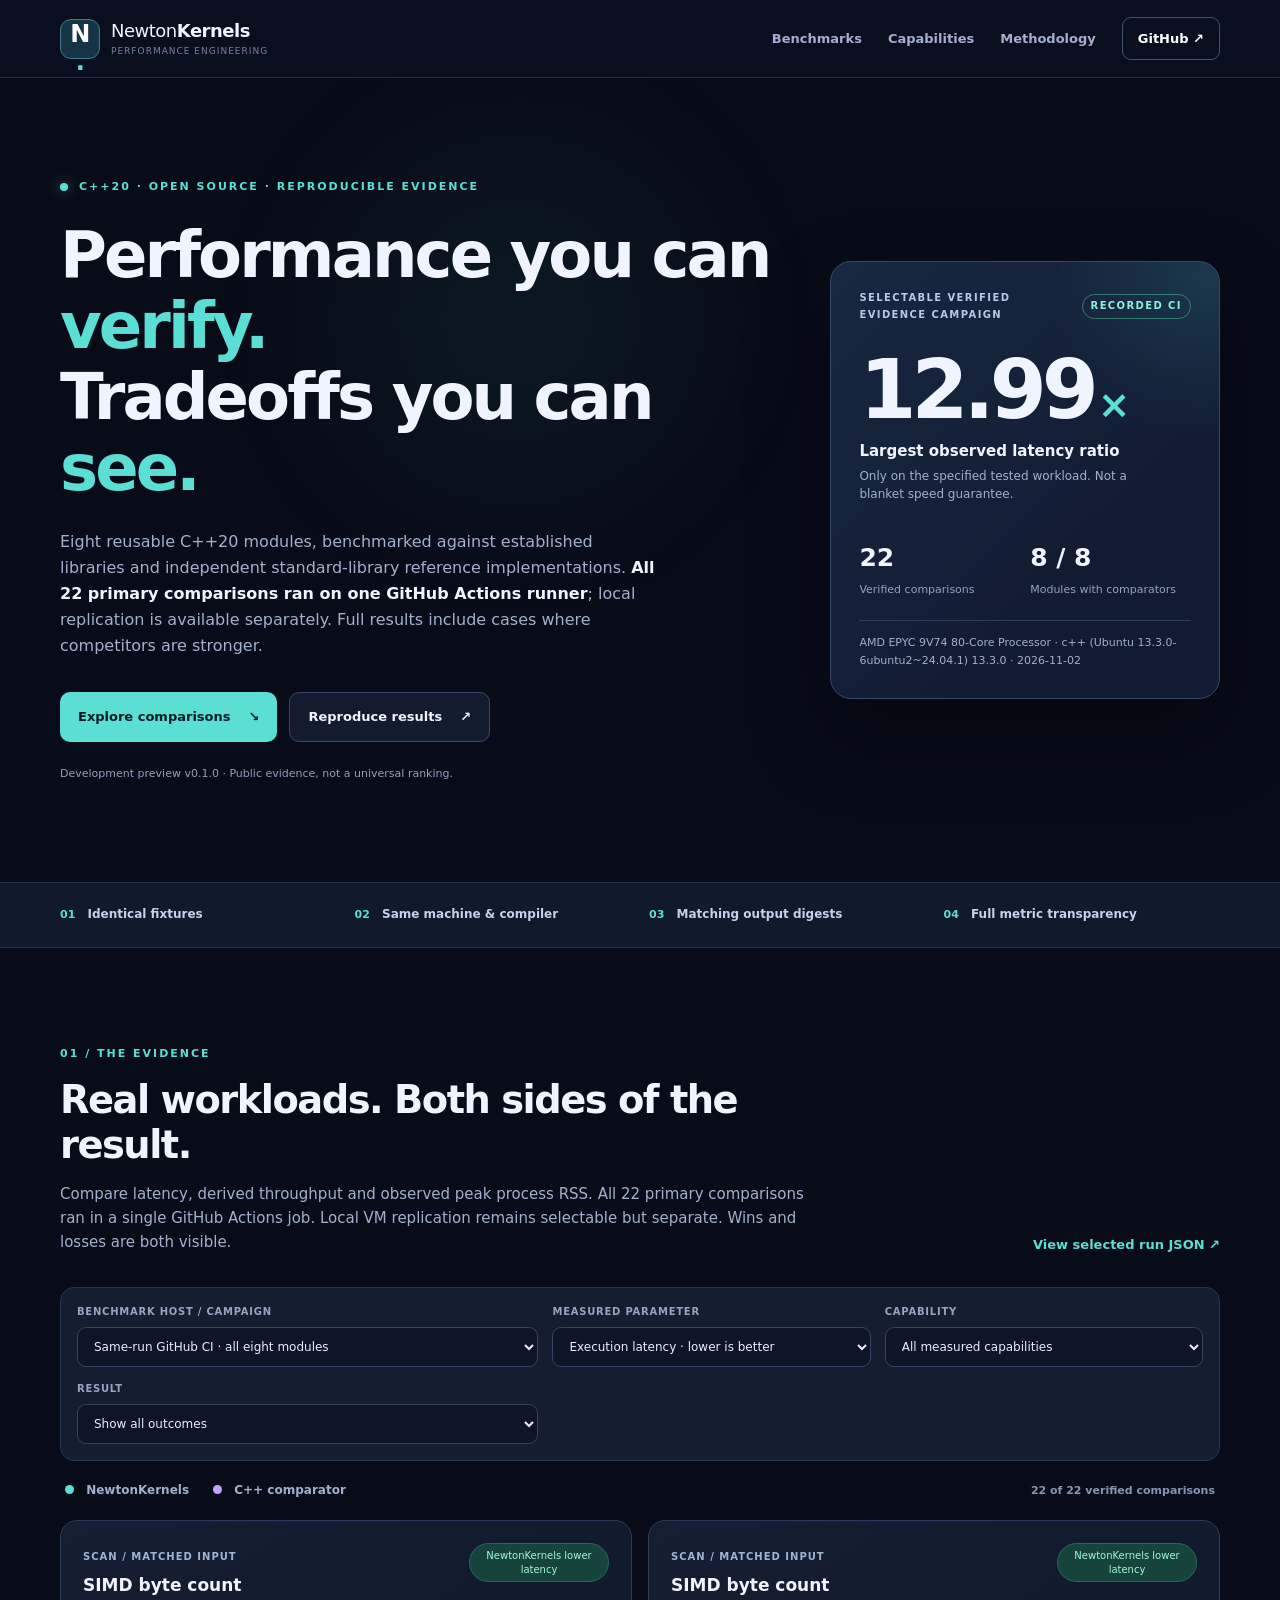
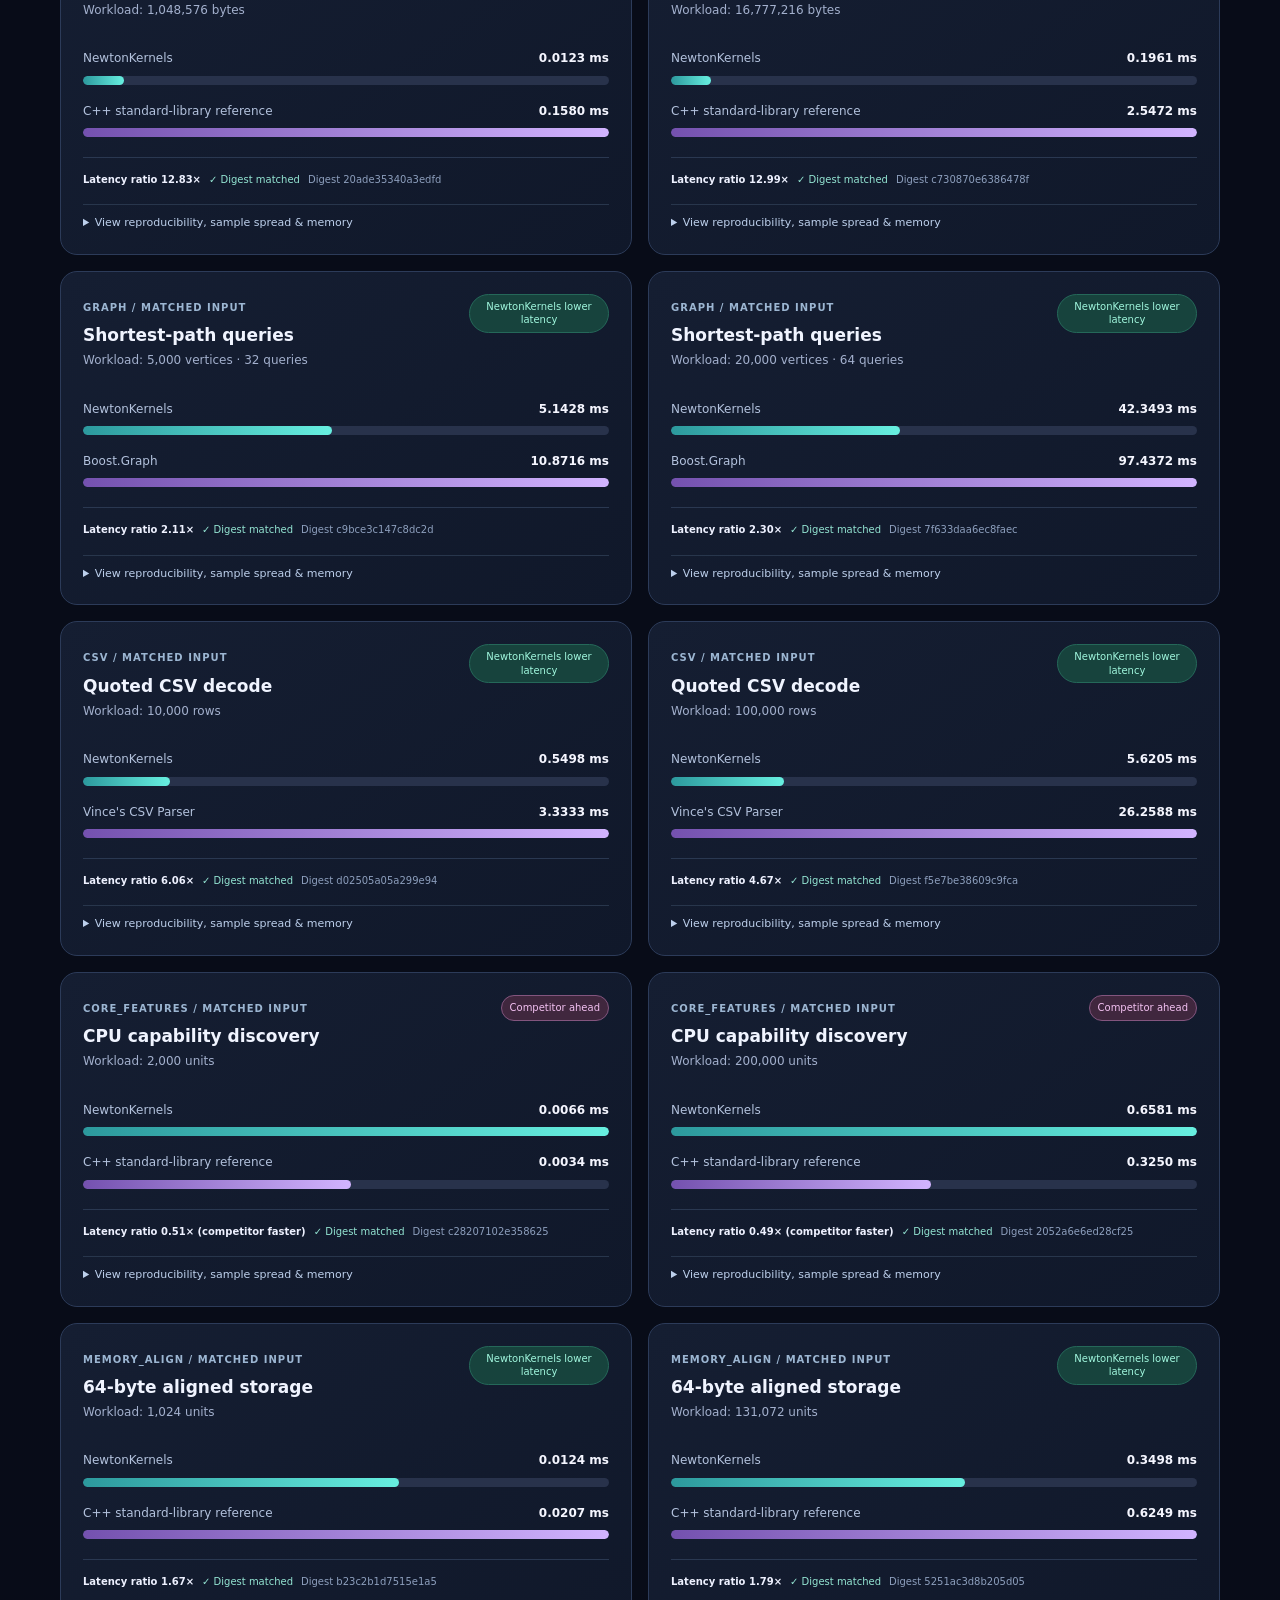
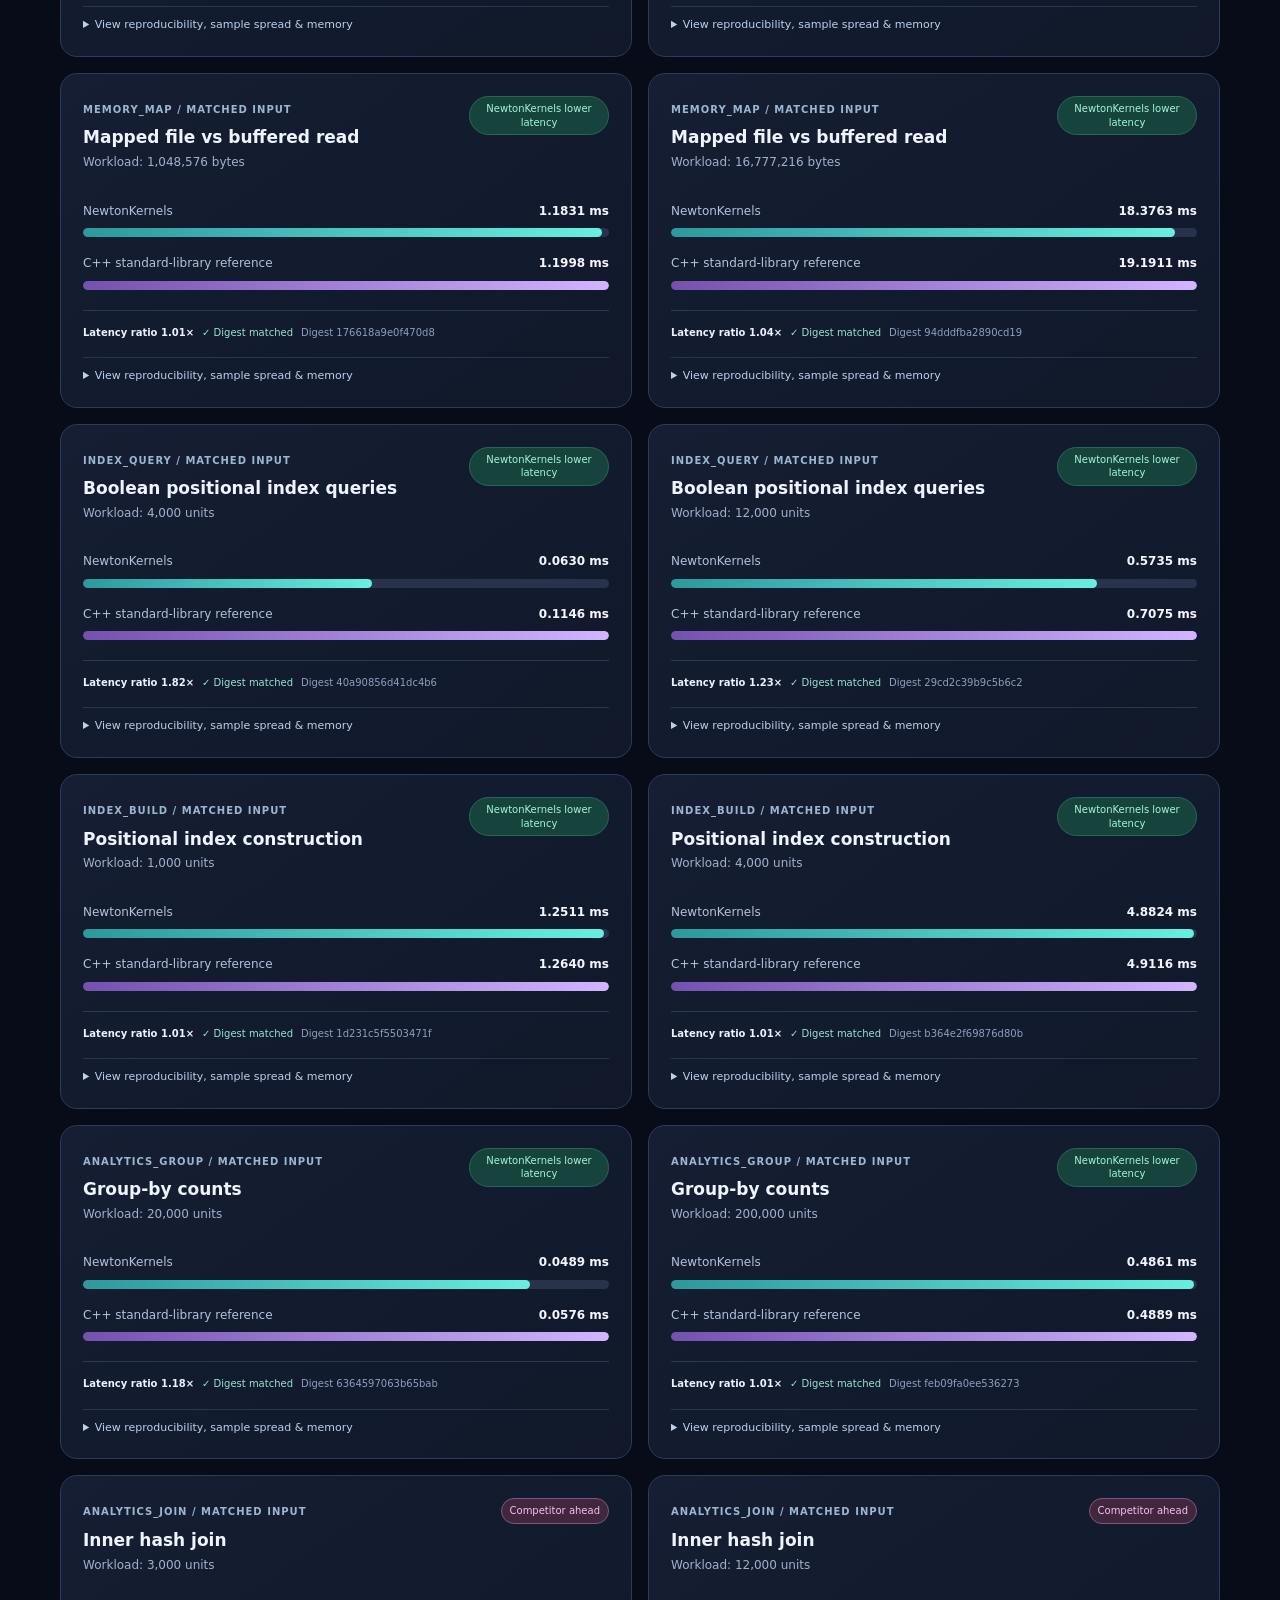
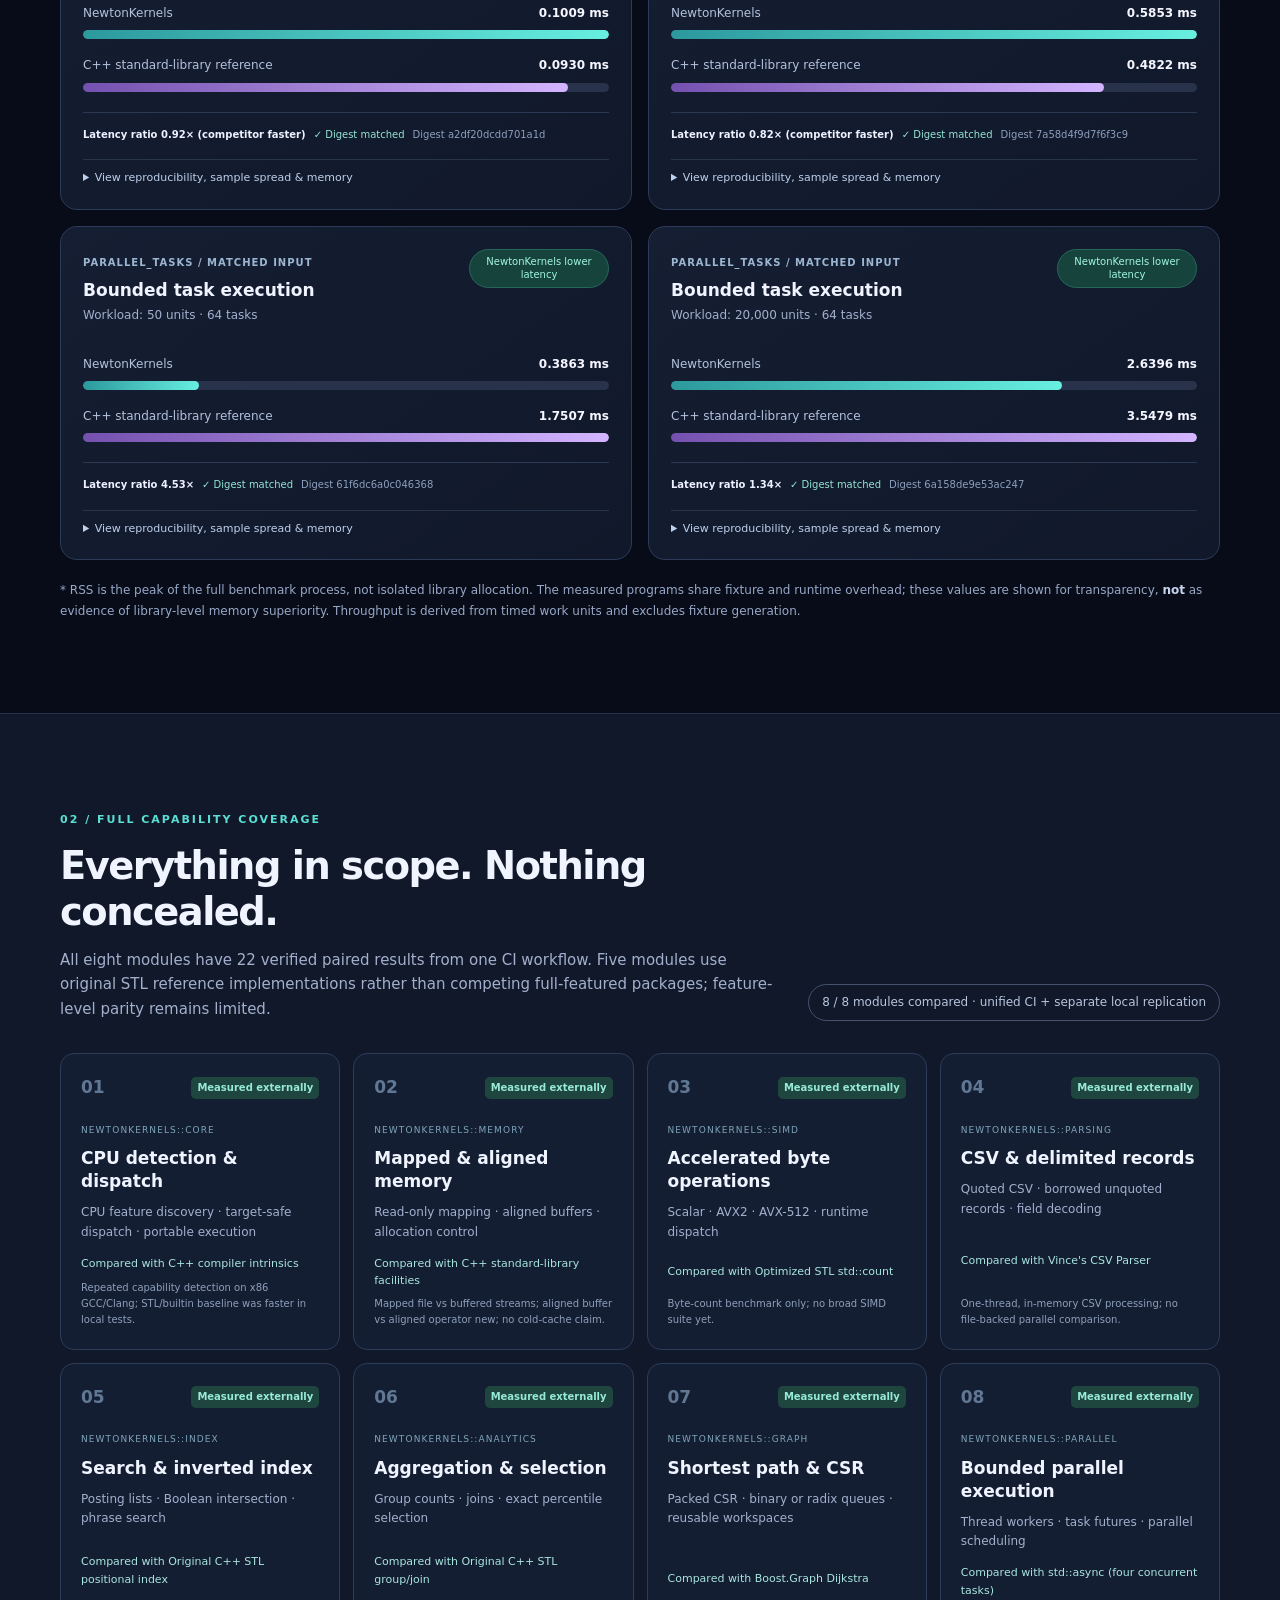
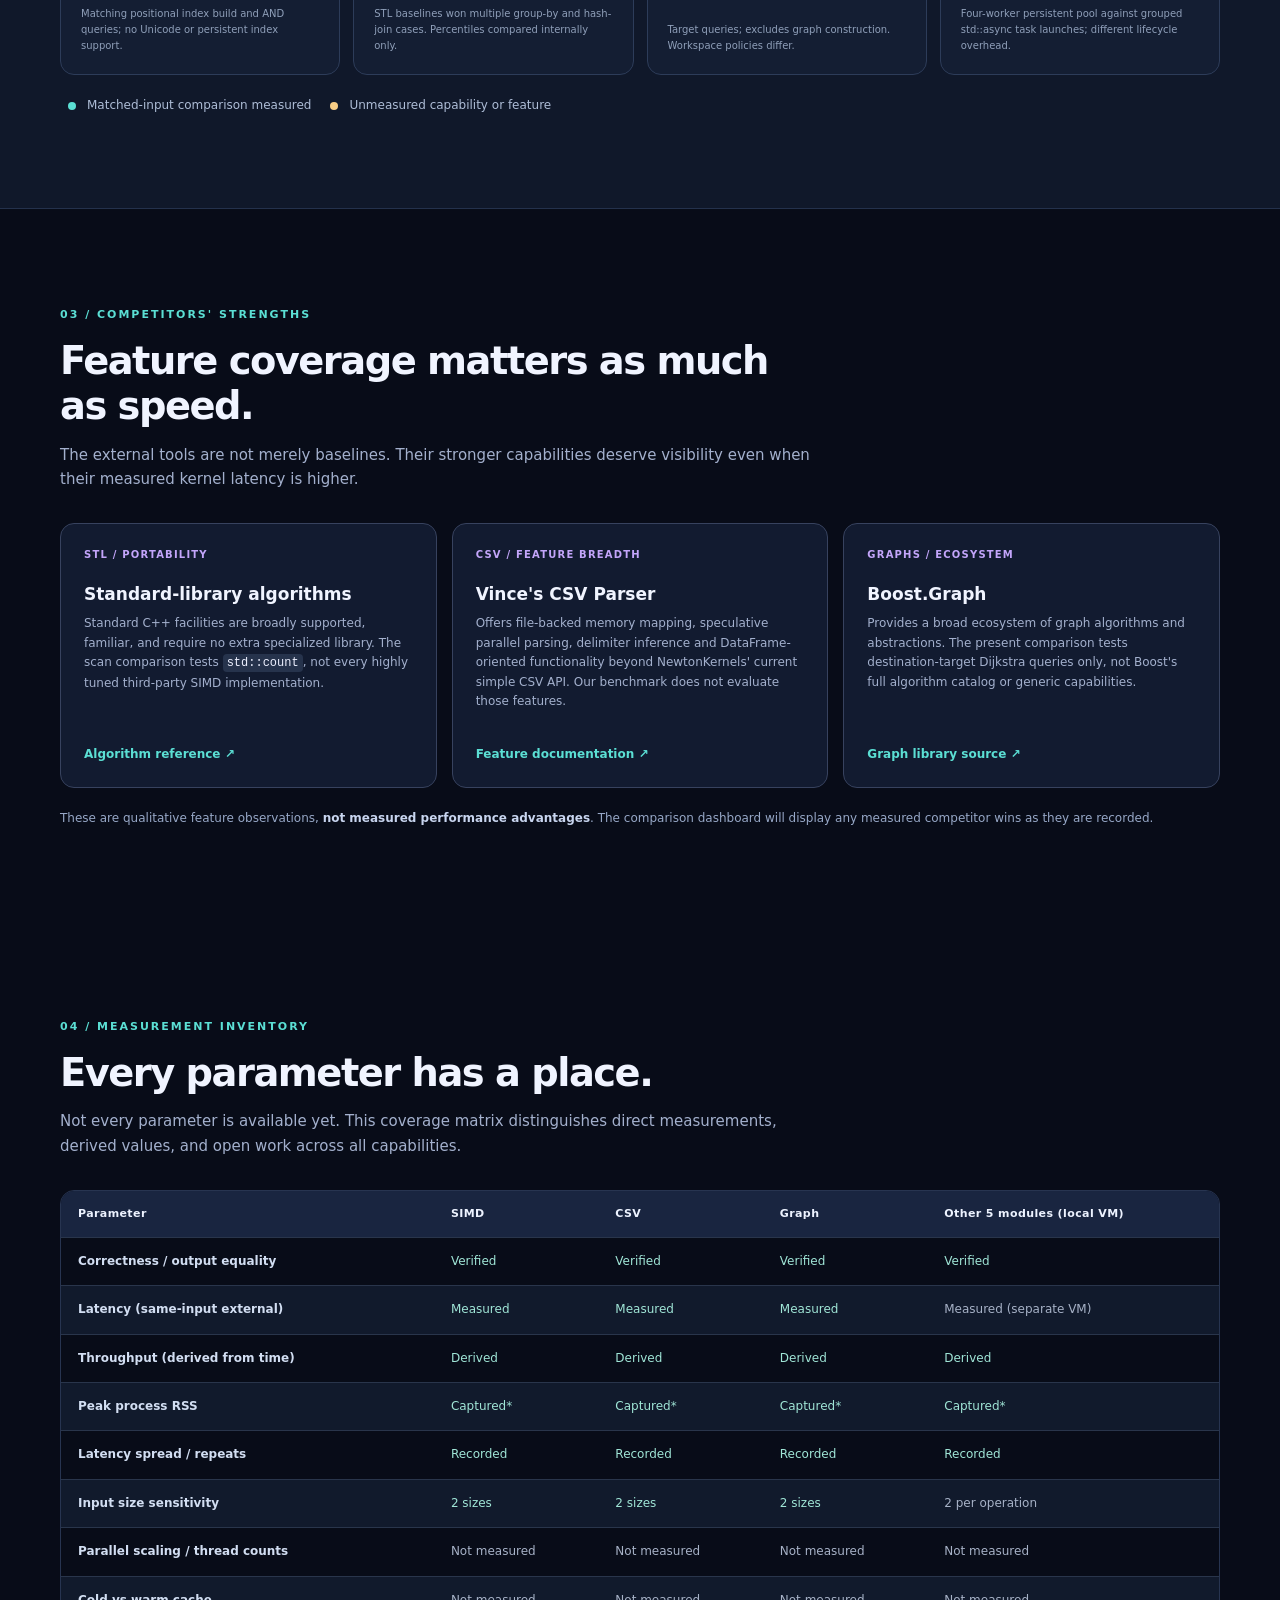
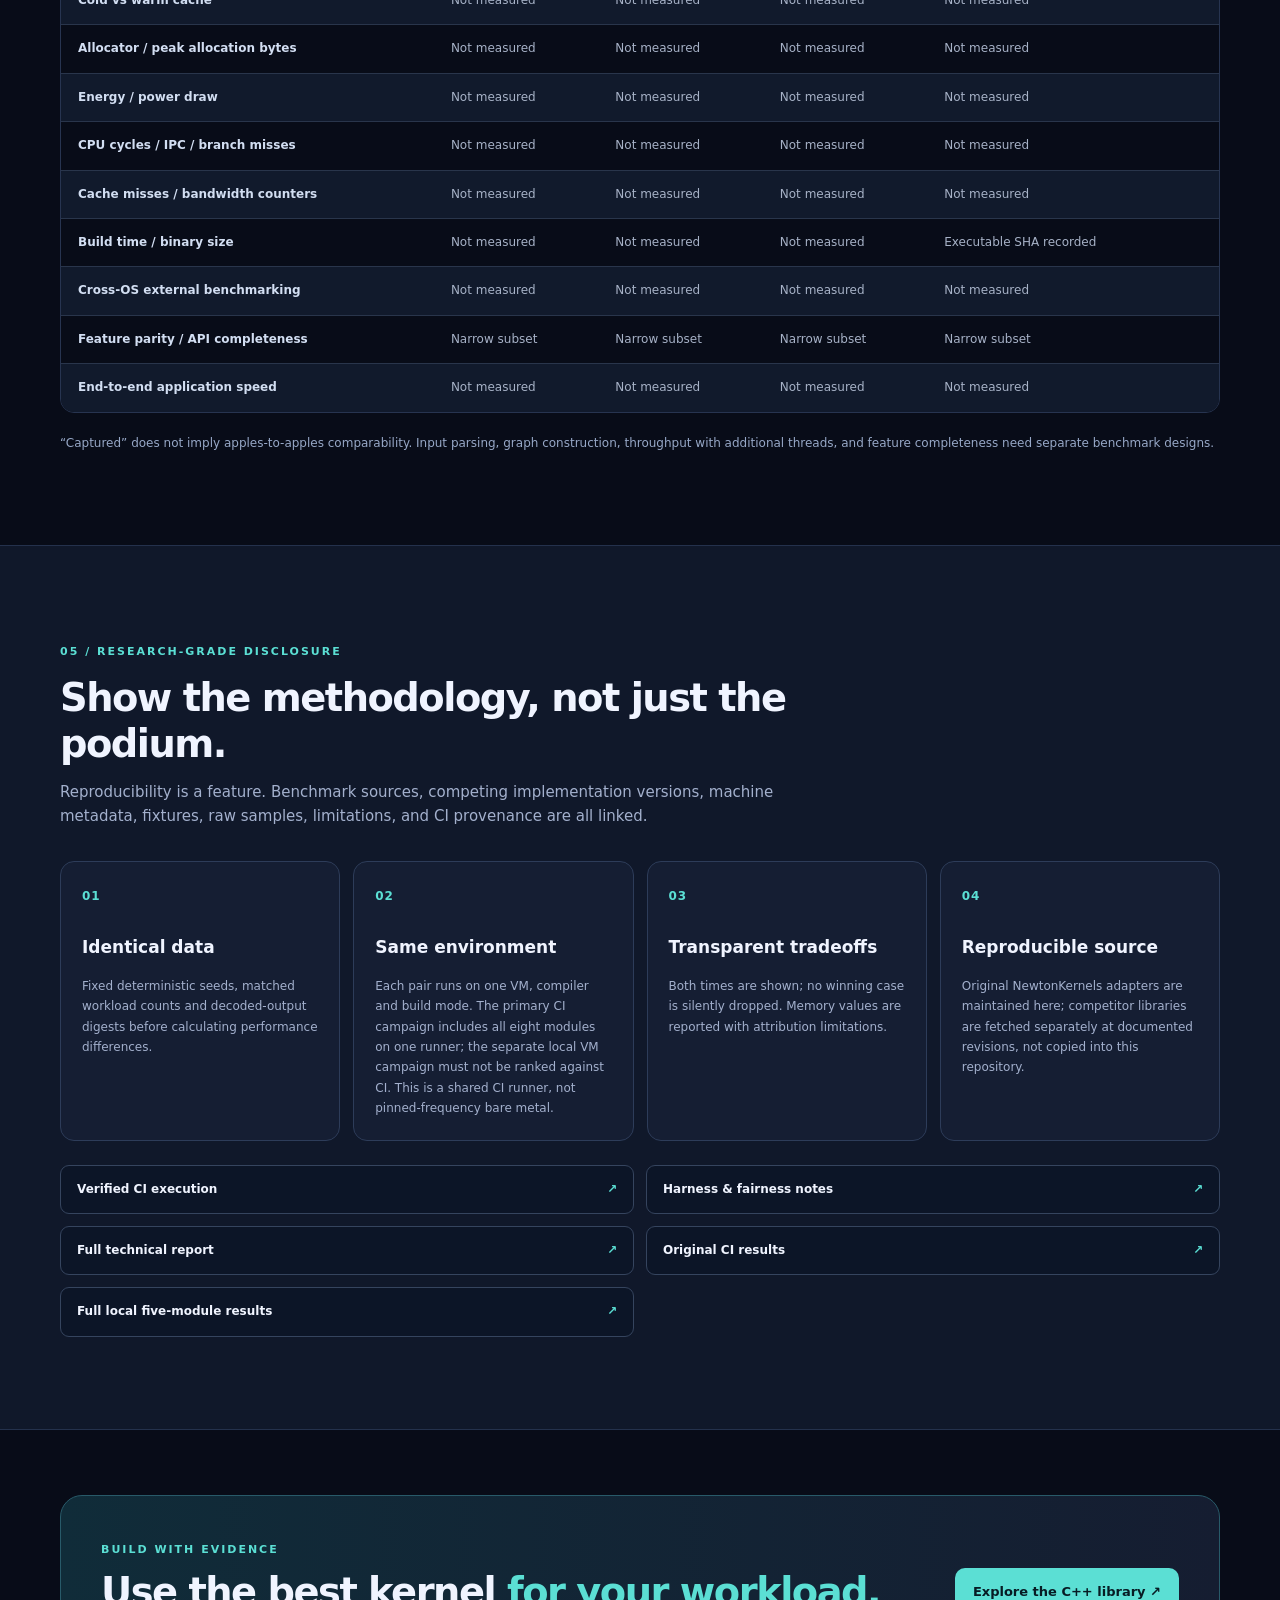
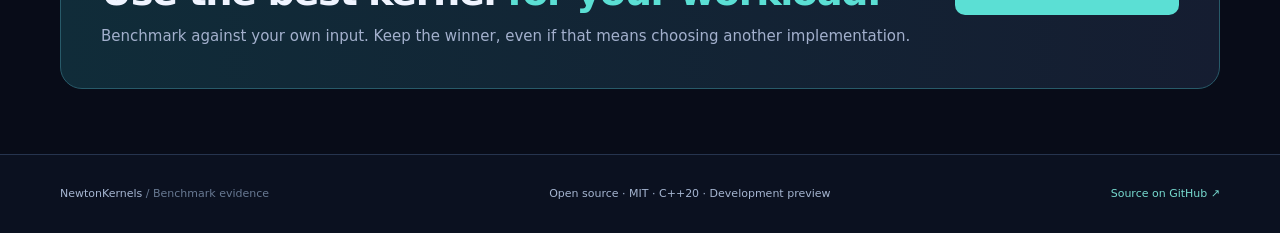
==== commit f5d7a281: "style: align first paint and comparator legend with unified 22-case CI evidence" ====
--- a/showcase/index.html
+++ b/showcase/index.html
@@ -22,16 +22,16 @@
       <div class="hero-copy">
         <div class="eyebrow"><span class="pulse"></span> C++20 · OPEN SOURCE · REPRODUCIBLE EVIDENCE</div>
         <h1>Performance you can <em>verify.</em><br>Tradeoffs you can <em>see.</em></h1>
-        <p class="hero-lead">Eight reusable C++20 modules, benchmarked against established libraries and independent standard-library reference implementations. <strong>All 22 primary comparisons ran on one GitHub Actions runner</strong>; local replication is available separately.—with the full results, including where competitors are stronger.</p>
+        <p class="hero-lead">Eight reusable C++20 modules, benchmarked against established libraries and independent standard-library reference implementations. <strong>All 22 primary comparisons ran on one GitHub Actions runner</strong>; local replication is available separately. Full results include cases where competitors are stronger.</p>
         <div class="hero-actions"><a class="btn primary" href="#benchmarks">Explore comparisons <span aria-hidden="true">↘</span></a><a class="btn secondary" href="https://github.com/NewtonRedRing/newton-kernels/tree/main/benchmarks/competitors">Reproduce results <span aria-hidden="true">↗</span></a></div>
         <p class="hero-footnote">Development preview v0.1.0 · Public evidence, not a universal ranking.</p>
       </div>
       <div class="hero-panel" aria-label="Benchmark overview">
         <div class="panel-top"><span>SELECTABLE VERIFIED EVIDENCE CAMPAIGN</span><span class="live-dot">RECORDED CI</span></div>
-        <div class="panel-big"><span id="max-speedup">8.77</span><span class="unit">×</span></div>
+        <div class="panel-big"><span id="max-speedup">12.99</span><span class="unit">×</span></div>
         <p class="panel-title">Largest observed latency ratio</p>
         <p class="panel-note">Only on the specified tested workload. Not a blanket speed guarantee.</p>
-        <div class="panel-stats"><div><strong id="verified-count">6</strong><span>Verified comparisons</span></div><div><strong>8 / 8</strong><span>Modules with comparators</span></div></div>
+        <div class="panel-stats"><div><strong id="verified-count">22</strong><span>Verified comparisons</span></div><div><strong>8 / 8</strong><span>Modules with comparators</span></div></div>
         <div class="thin-line"></div><p class="panel-source" id="panel-source">Source environment is selected below</p>
       </div>
     </section>
@@ -39,7 +39,7 @@
     <section id="benchmarks" class="shell section">
       <div class="section-heading"><div><span class="kicker">01 / THE EVIDENCE</span><h2>Real workloads. Both sides of the result.</h2><p>Compare latency, derived throughput and observed peak process RSS. All 22 primary comparisons ran in a single GitHub Actions job. Local VM replication remains selectable but separate. Wins and losses are both visible.</p></div><a class="subtle-link" id="raw-json" href="data/results.json">View selected run JSON ↗</a></div>
       <div class="controls" role="group" aria-label="Comparison controls"><div class="control-item"><label for="campaign">Benchmark host / campaign</label><select id="campaign" aria-label="Select measured evidence campaign"></select></div><div class="control-item"><label for="metric">Measured parameter</label><select id="metric"><option value="latency">Execution latency · lower is better</option><option value="throughput">Operation throughput · higher is better</option><option value="rss">Peak process RSS · lower is better*</option></select></div><div class="control-item"><label for="workload">Capability</label><select id="workload"><option value="all">All measured capabilities</option></select></div><div class="control-item"><label for="winner">Result</label><select id="winner"><option value="all">Show all outcomes</option><option value="newton">NewtonKernels ahead</option><option value="competitor">Competitor ahead</option><option value="equal">Comparable / tie</option></select></div></div>
-      <div class="results-context"><span><span class="legend-dot newton-dot"></span> NewtonKernels</span><span><span class="legend-dot competitor-dot"></span> External competitor</span><span class="result-count" id="shown-count">6 comparisons</span></div>
+      <div class="results-context"><span><span class="legend-dot newton-dot"></span> NewtonKernels</span><span><span class="legend-dot competitor-dot"></span> C++ comparator</span><span class="result-count" id="shown-count">22 comparisons</span></div>
       <div class="benchmark-list" id="benchmark-list" aria-live="polite"><p>Loading verified comparisons…</p></div>
       <p class="footnote">* RSS is the peak of the full benchmark process, not isolated library allocation. The measured programs share fixture and runtime overhead; these values are shown for transparency, <strong>not</strong> as evidence of library-level memory superiority. Throughput is derived from timed work units and excludes fixture generation.</p>
     </section>
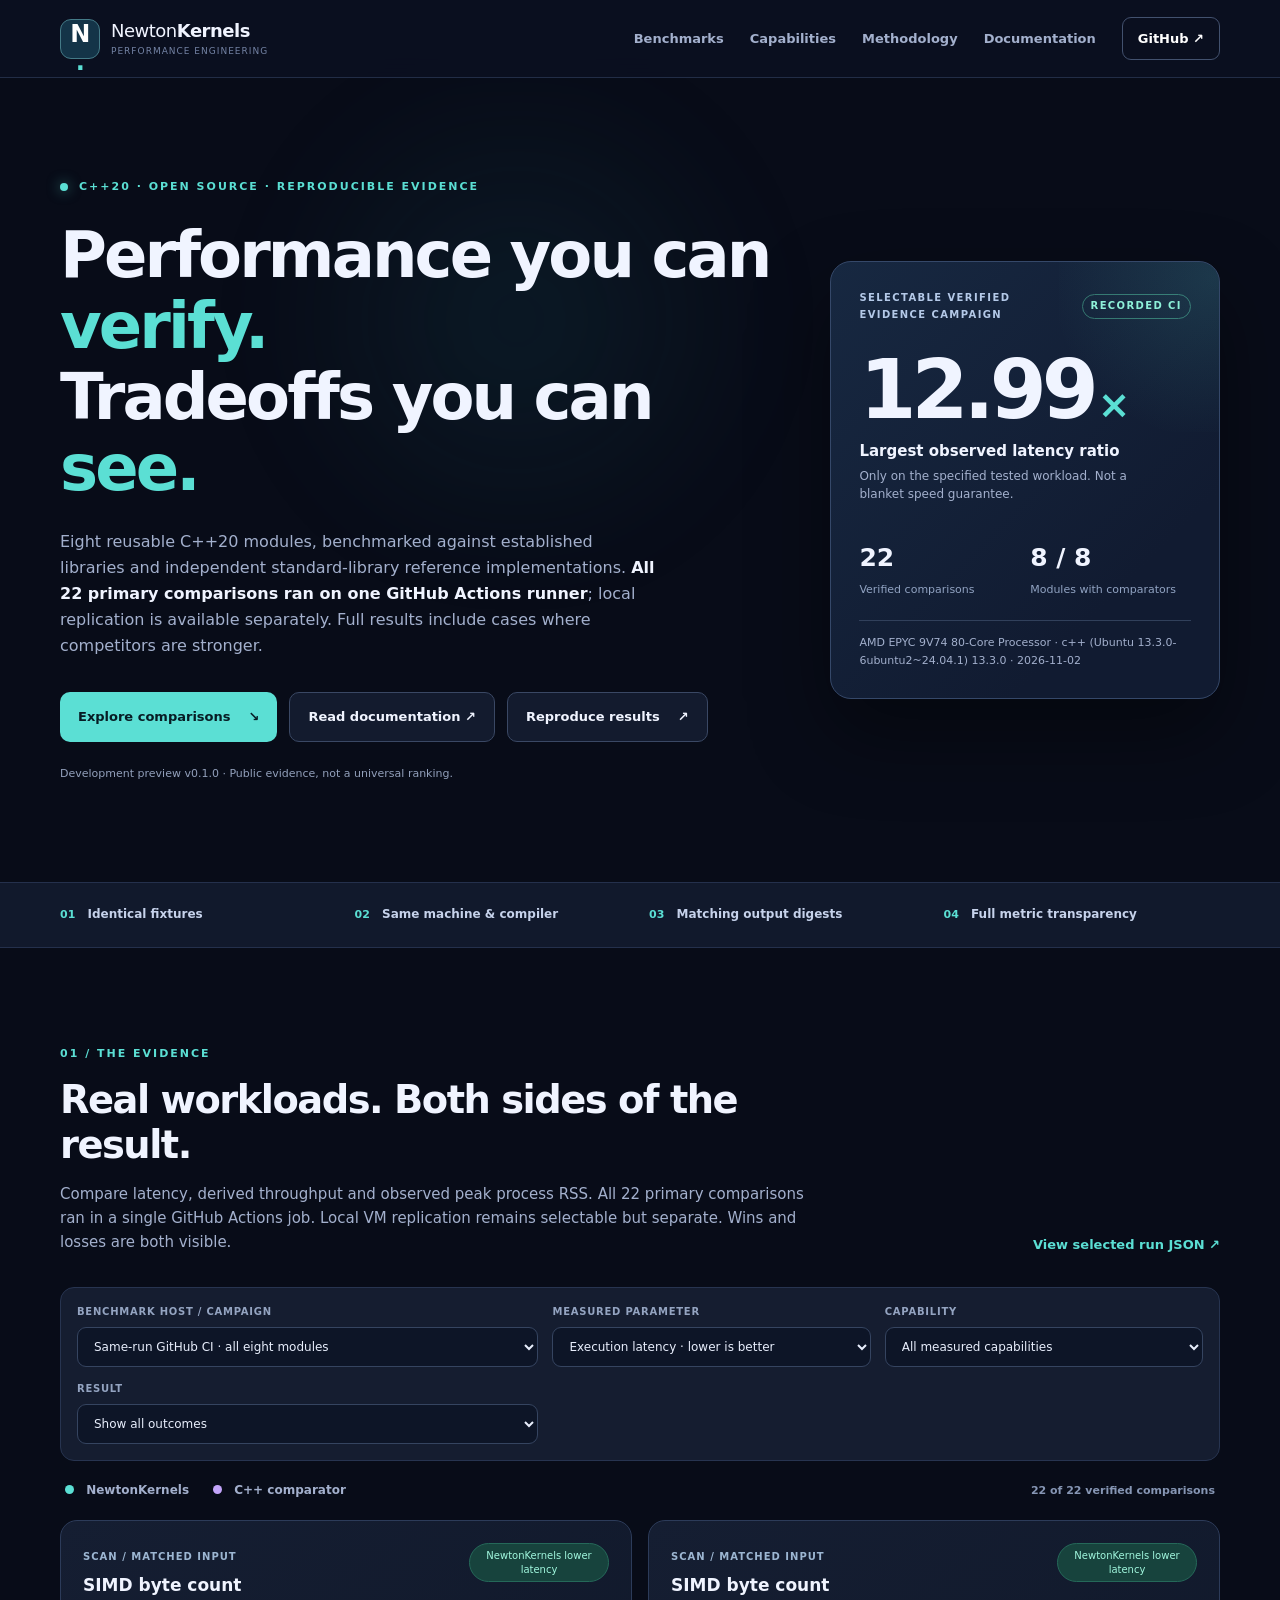
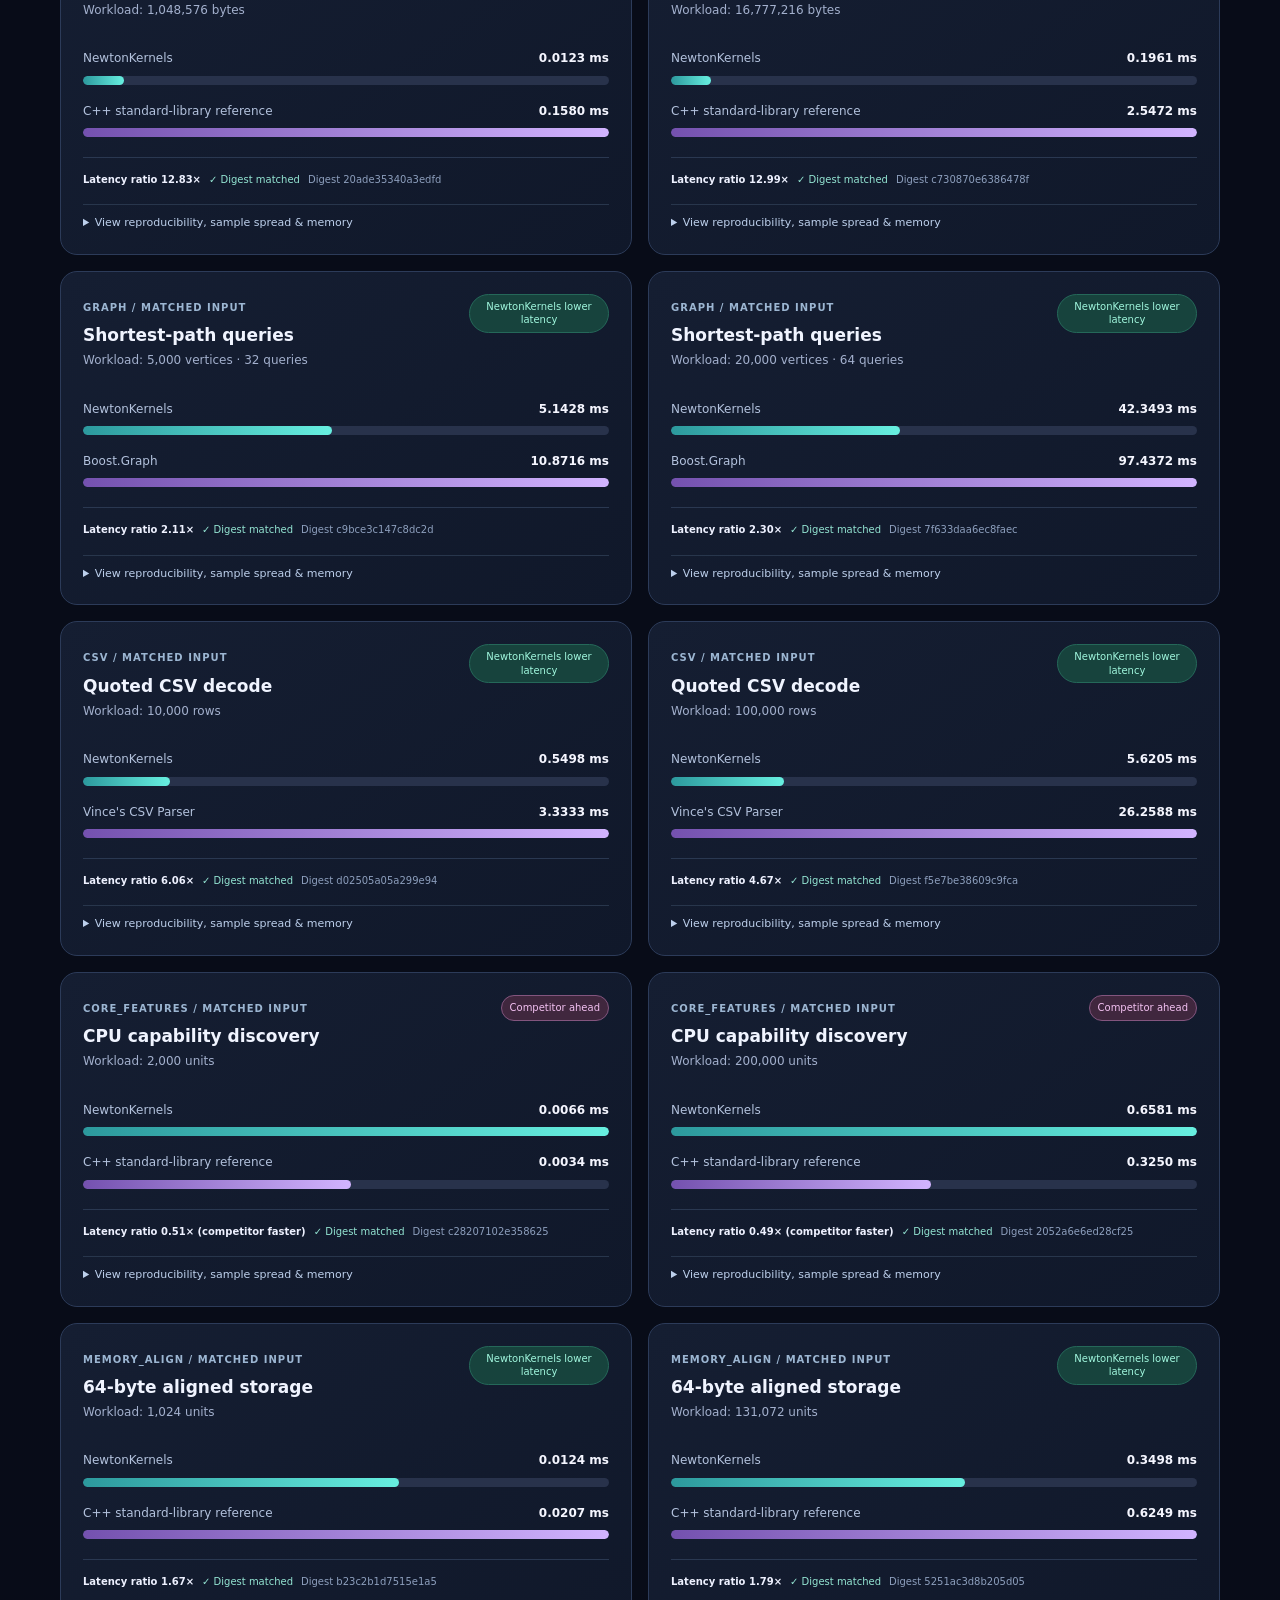
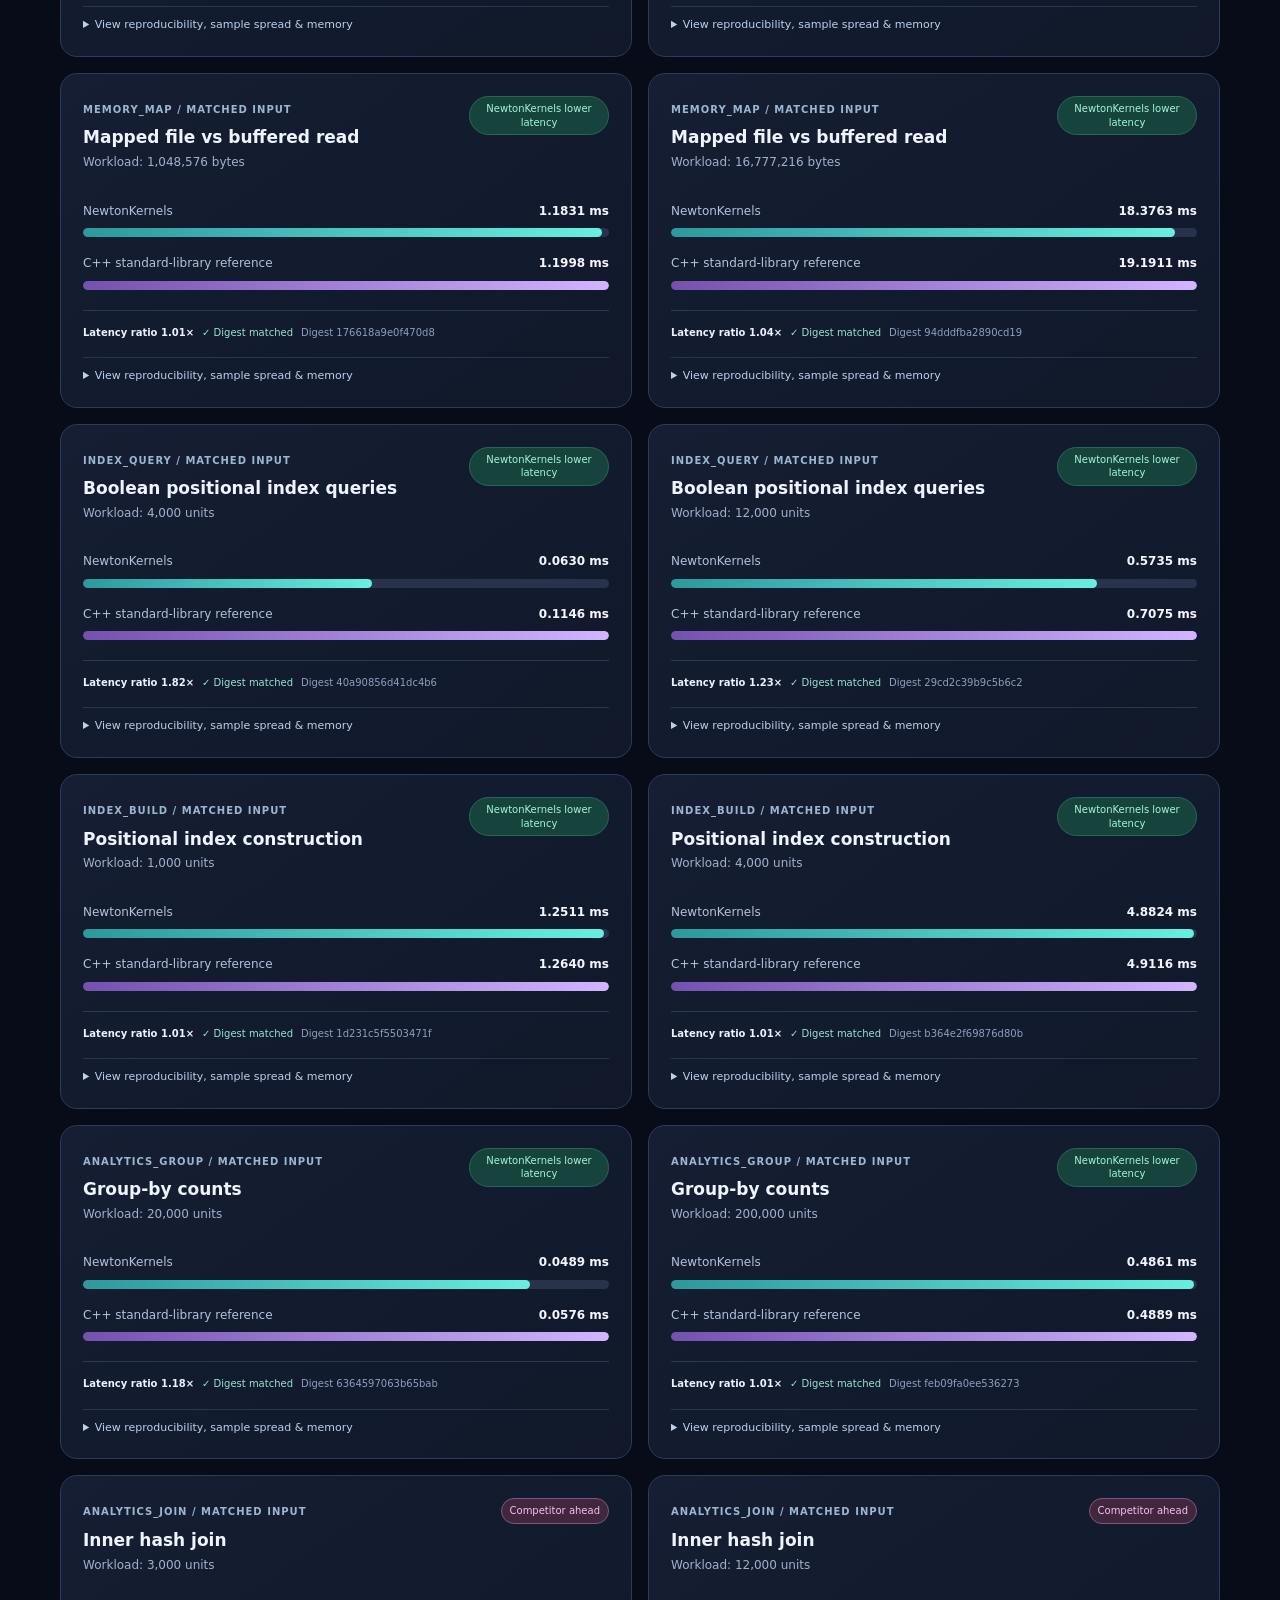
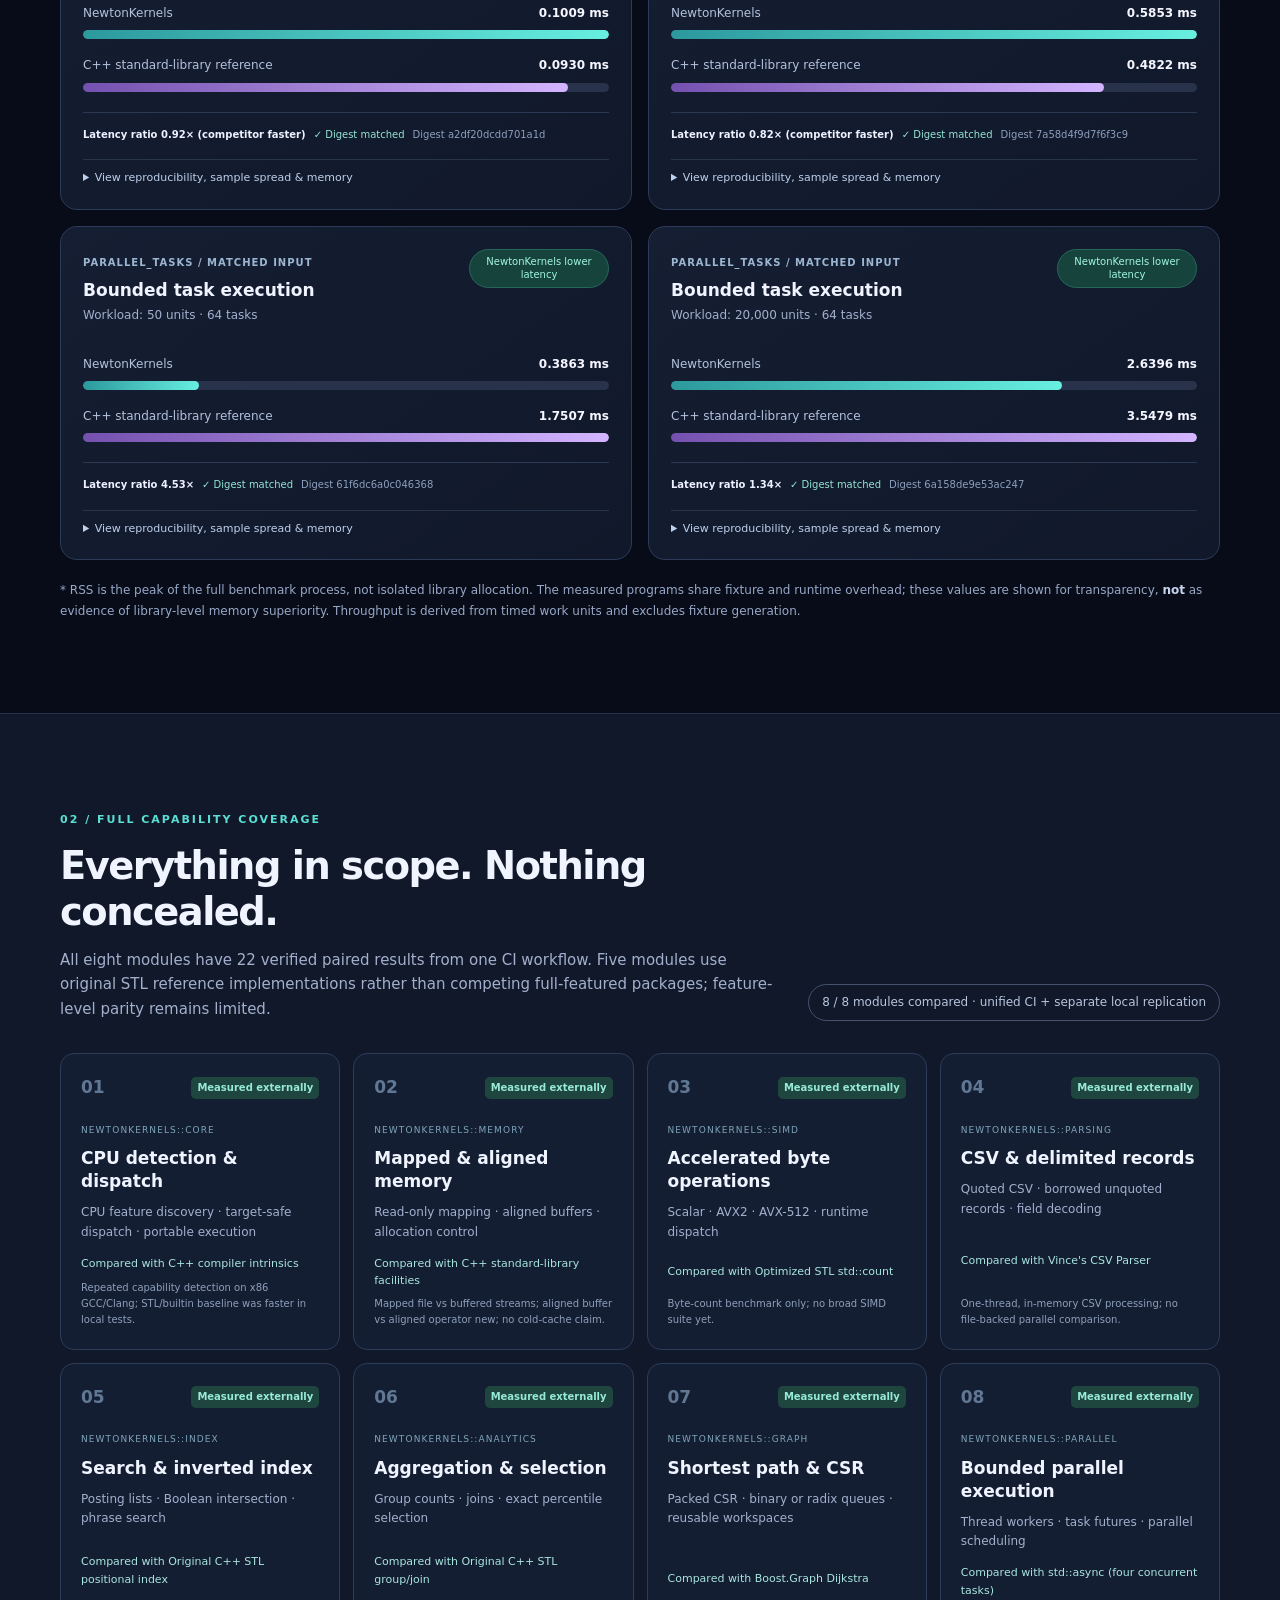
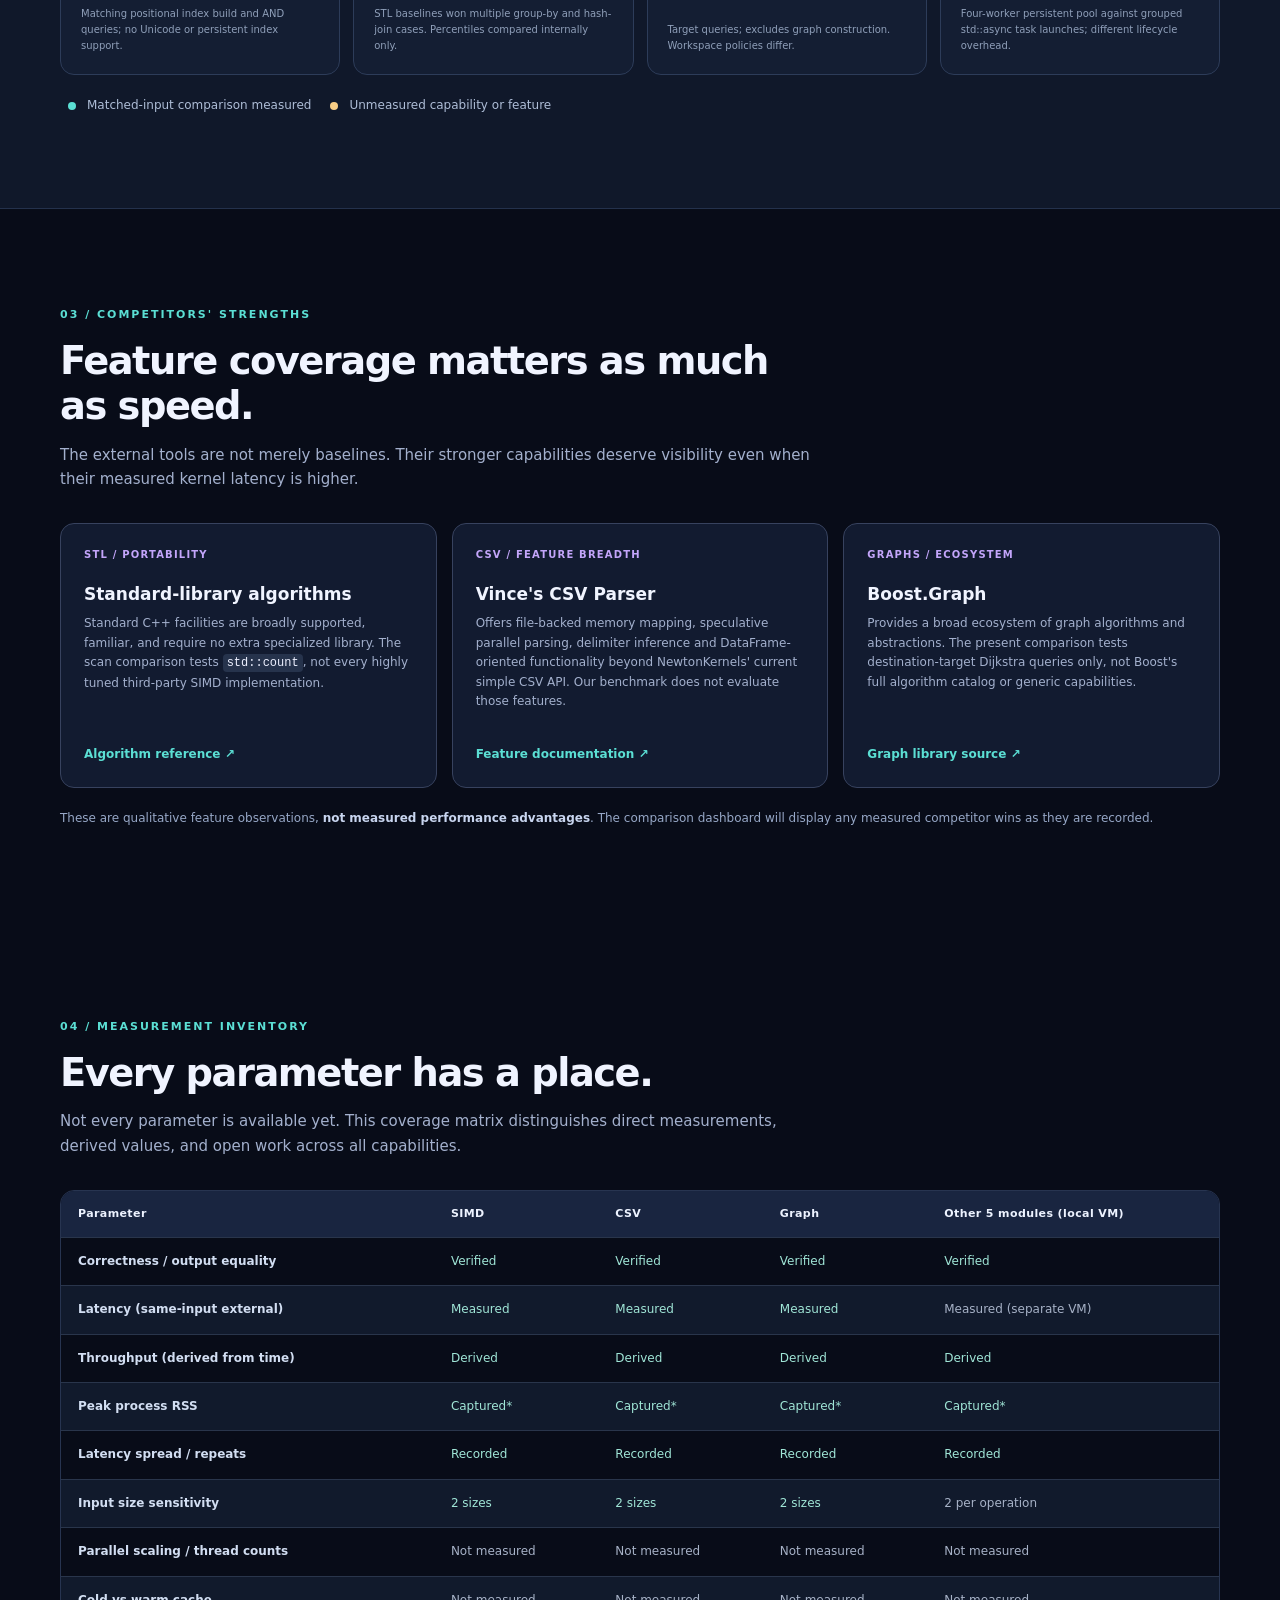
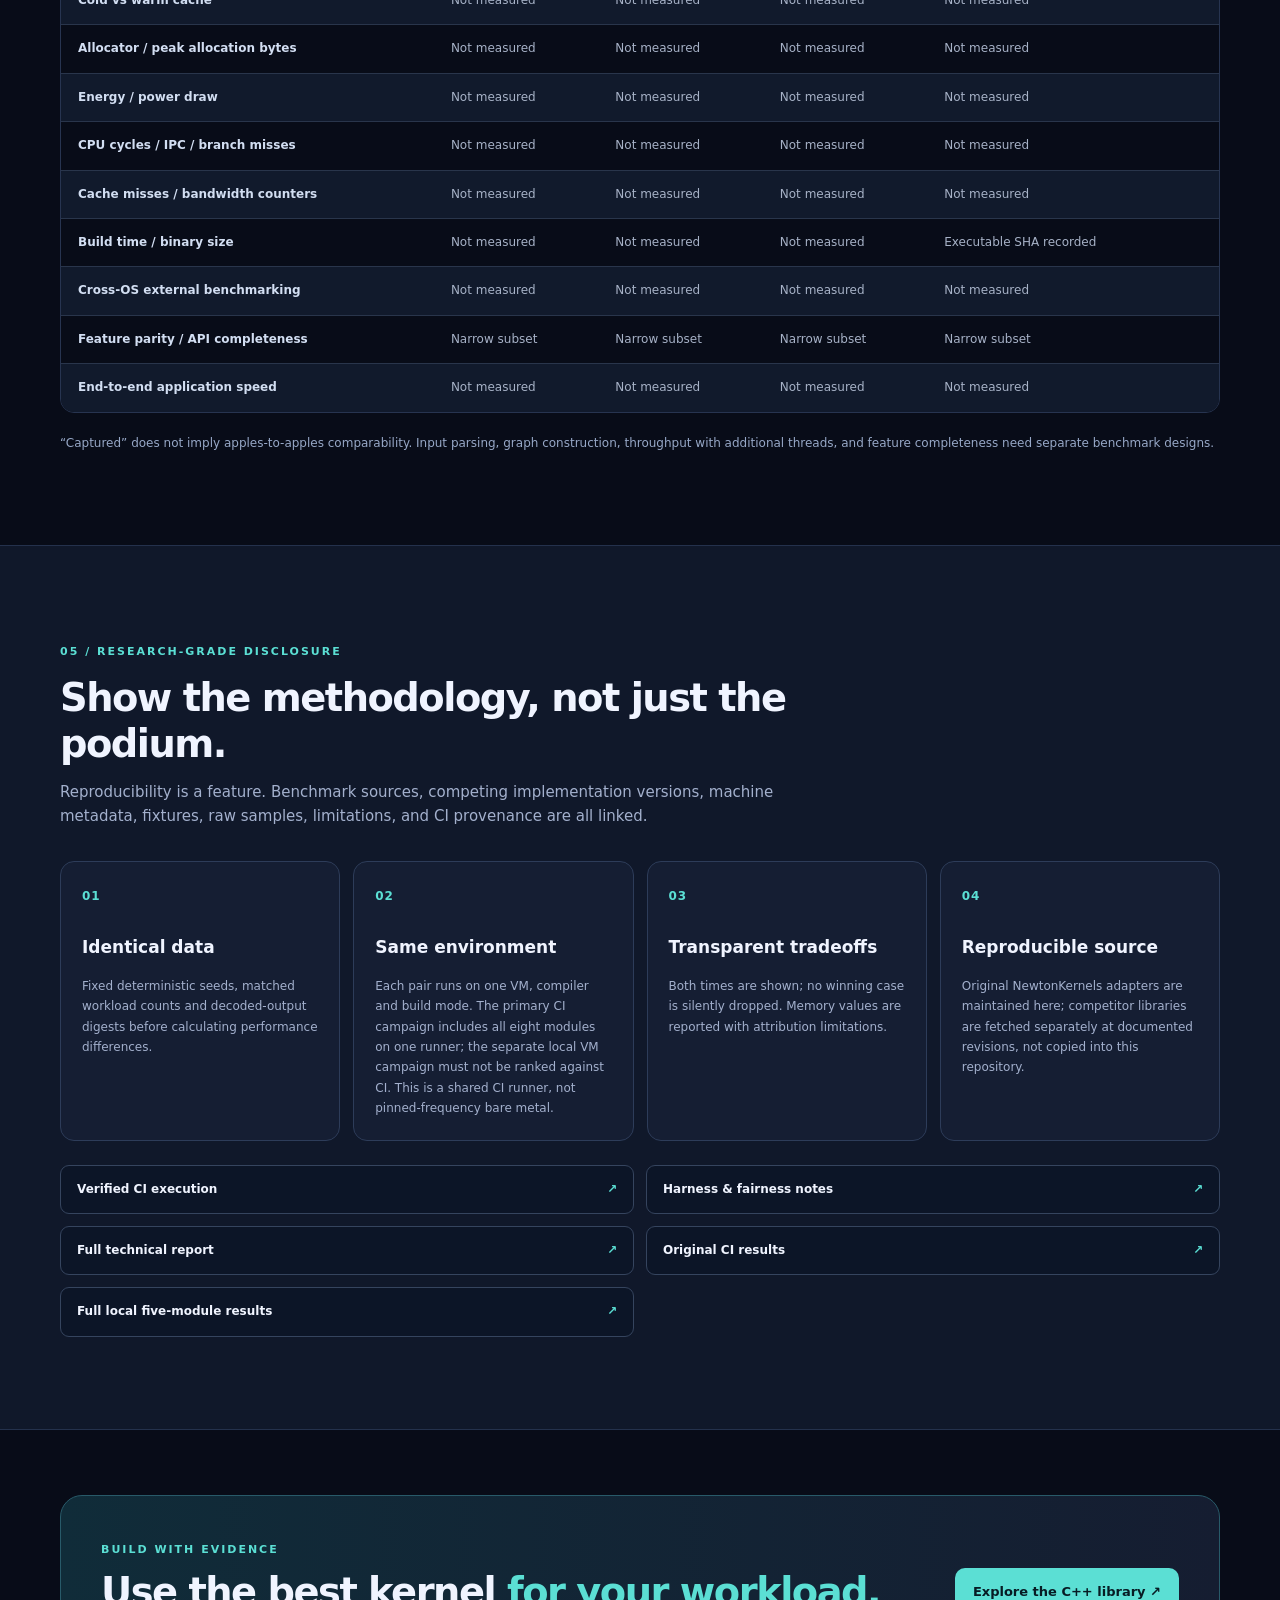
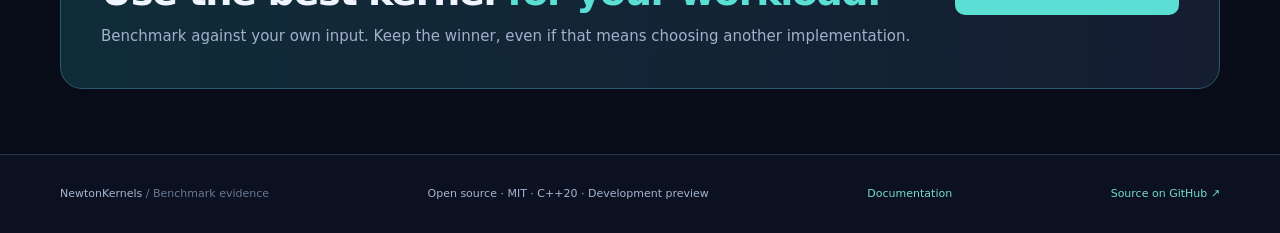
==== commit 59909bec: "docs: connect Pages navigation, enforce link checks, consolidate guides and ignore generated junk" ====
--- a/showcase/index.html
+++ b/showcase/index.html
@@ -14,7 +14,7 @@
   <header class="topbar">
     <div class="shell navbar">
       <a class="brand" href="#top" aria-label="NewtonKernels home"><span class="brand-symbol" aria-hidden="true">N<span>.</span></span><span>Newton<span class="brand-strong">Kernels</span><small>Performance engineering</small></span></a>
-      <nav aria-label="Primary navigation"><a href="#benchmarks">Benchmarks</a><a href="#coverage">Capabilities</a><a href="#method">Methodology</a><a class="nav-code" href="https://github.com/NewtonRedRing/newton-kernels">GitHub <span aria-hidden="true">↗</span></a></nav>
+      <nav aria-label="Primary navigation"><a href="#benchmarks">Benchmarks</a><a href="#coverage">Capabilities</a><a href="#method">Methodology</a><a href="docs/index.html">Documentation</a><a class="nav-code" href="https://github.com/NewtonRedRing/newton-kernels">GitHub <span aria-hidden="true">↗</span></a></nav>
     </div>
   </header>
   <main id="main">
@@ -23,7 +23,7 @@
         <div class="eyebrow"><span class="pulse"></span> C++20 · OPEN SOURCE · REPRODUCIBLE EVIDENCE</div>
         <h1>Performance you can <em>verify.</em><br>Tradeoffs you can <em>see.</em></h1>
         <p class="hero-lead">Eight reusable C++20 modules, benchmarked against established libraries and independent standard-library reference implementations. <strong>All 22 primary comparisons ran on one GitHub Actions runner</strong>; local replication is available separately. Full results include cases where competitors are stronger.</p>
-        <div class="hero-actions"><a class="btn primary" href="#benchmarks">Explore comparisons <span aria-hidden="true">↘</span></a><a class="btn secondary" href="https://github.com/NewtonRedRing/newton-kernels/tree/main/benchmarks/competitors">Reproduce results <span aria-hidden="true">↗</span></a></div>
+        <div class="hero-actions"><a class="btn primary" href="#benchmarks">Explore comparisons <span aria-hidden="true">↘</span></a><a class="btn secondary" href="docs/getting-started.html">Read documentation ↗</a><a class="btn secondary" href="https://github.com/NewtonRedRing/newton-kernels/tree/main/benchmarks/competitors">Reproduce results <span aria-hidden="true">↗</span></a></div>
         <p class="hero-footnote">Development preview v0.1.0 · Public evidence, not a universal ranking.</p>
       </div>
       <div class="hero-panel" aria-label="Benchmark overview">
@@ -51,6 +51,6 @@
     <section class="section section-alt" id="method"><div class="shell"><div class="section-heading"><div><span class="kicker">05 / RESEARCH-GRADE DISCLOSURE</span><h2>Show the methodology, not just the podium.</h2><p>Reproducibility is a feature. Benchmark sources, competing implementation versions, machine metadata, fixtures, raw samples, limitations, and CI provenance are all linked.</p></div></div><div class="method-grid"><article class="method-card"><span class="method-no">01</span><h3>Identical data</h3><p>Fixed deterministic seeds, matched workload counts and decoded-output digests before calculating performance differences.</p></article><article class="method-card"><span class="method-no">02</span><h3>Same environment</h3><p>Each pair runs on one VM, compiler and build mode. The primary CI campaign includes all eight modules on one runner; the separate local VM campaign must not be ranked against CI. This is a shared CI runner, not pinned-frequency bare metal.</p></article><article class="method-card"><span class="method-no">03</span><h3>Transparent tradeoffs</h3><p>Both times are shown; no winning case is silently dropped. Memory values are reported with attribution limitations.</p></article><article class="method-card"><span class="method-no">04</span><h3>Reproducible source</h3><p>Original NewtonKernels adapters are maintained here; competitor libraries are fetched separately at documented revisions, not copied into this repository.</p></article></div><div class="evidence-links"><a href="https://github.com/NewtonRedRing/newton-kernels/actions/runs/41489511384">Verified CI execution <span>↗</span></a><a href="https://github.com/NewtonRedRing/newton-kernels/blob/main/benchmarks/competitors/README.md">Harness & fairness notes <span>↗</span></a><a href="https://github.com/NewtonRedRing/newton-kernels/blob/main/docs/performance-comparison.md">Full technical report <span>↗</span></a><a href="data/results.json">Original CI results <span>↗</span></a><a href="data/extended-results.json">Full local five-module results <span>↗</span></a></div></div></section>
     <section class="shell callout"><div><span class="kicker">BUILD WITH EVIDENCE</span><h2>Use the best kernel <em>for your workload.</em></h2><p>Benchmark against your own input. Keep the winner, even if that means choosing another implementation.</p></div><a class="btn primary" href="https://github.com/NewtonRedRing/newton-kernels">Explore the C++ library ↗</a></section>
   </main>
-  <footer><div class="shell footer-inner"><span>NewtonKernels <span class="muted">/ Benchmark evidence</span></span><span>Open source · MIT · C++20 · Development preview</span><a href="https://github.com/NewtonRedRing/newton-kernels">Source on GitHub ↗</a></div></footer>
+  <footer><div class="shell footer-inner"><span>NewtonKernels <span class="muted">/ Benchmark evidence</span></span><span>Open source · MIT · C++20 · Development preview</span><a href="docs/index.html">Documentation</a><a href="https://github.com/NewtonRedRing/newton-kernels">Source on GitHub ↗</a></div></footer>
 </body>
 </html>
